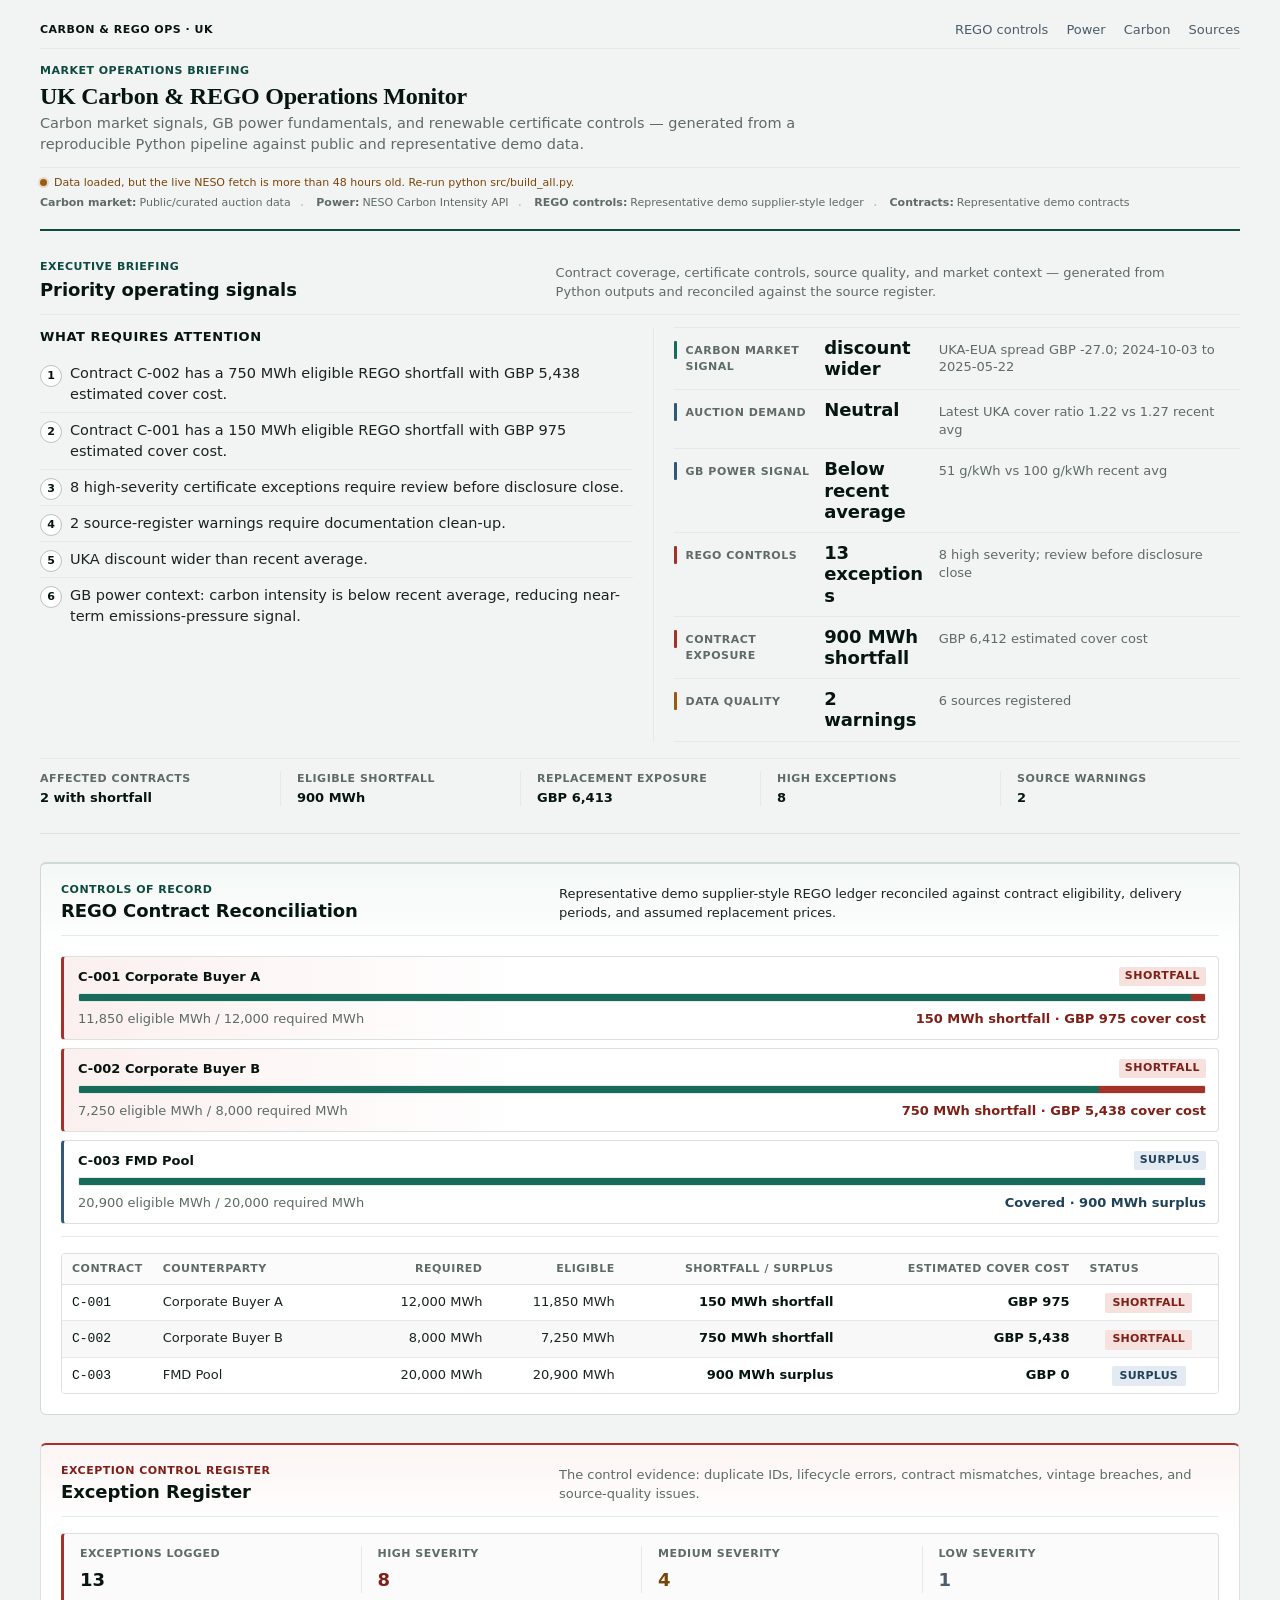
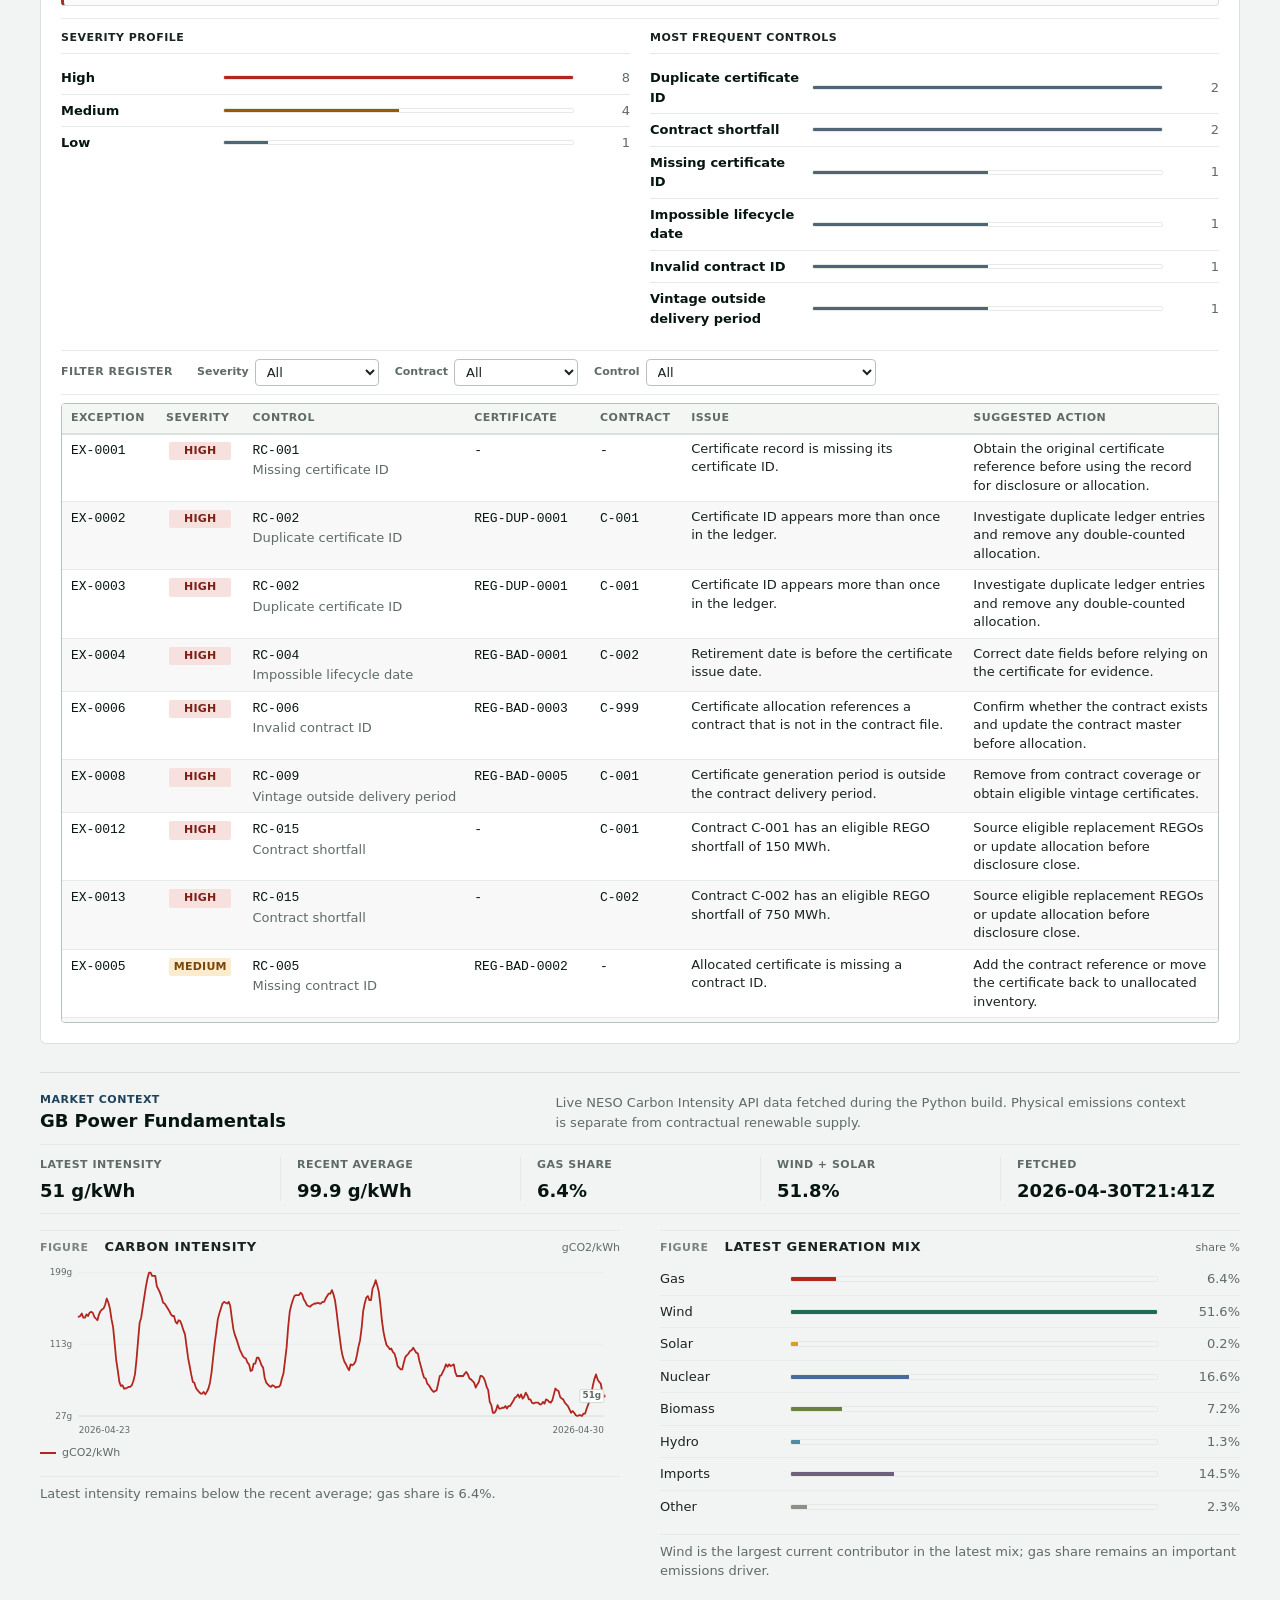
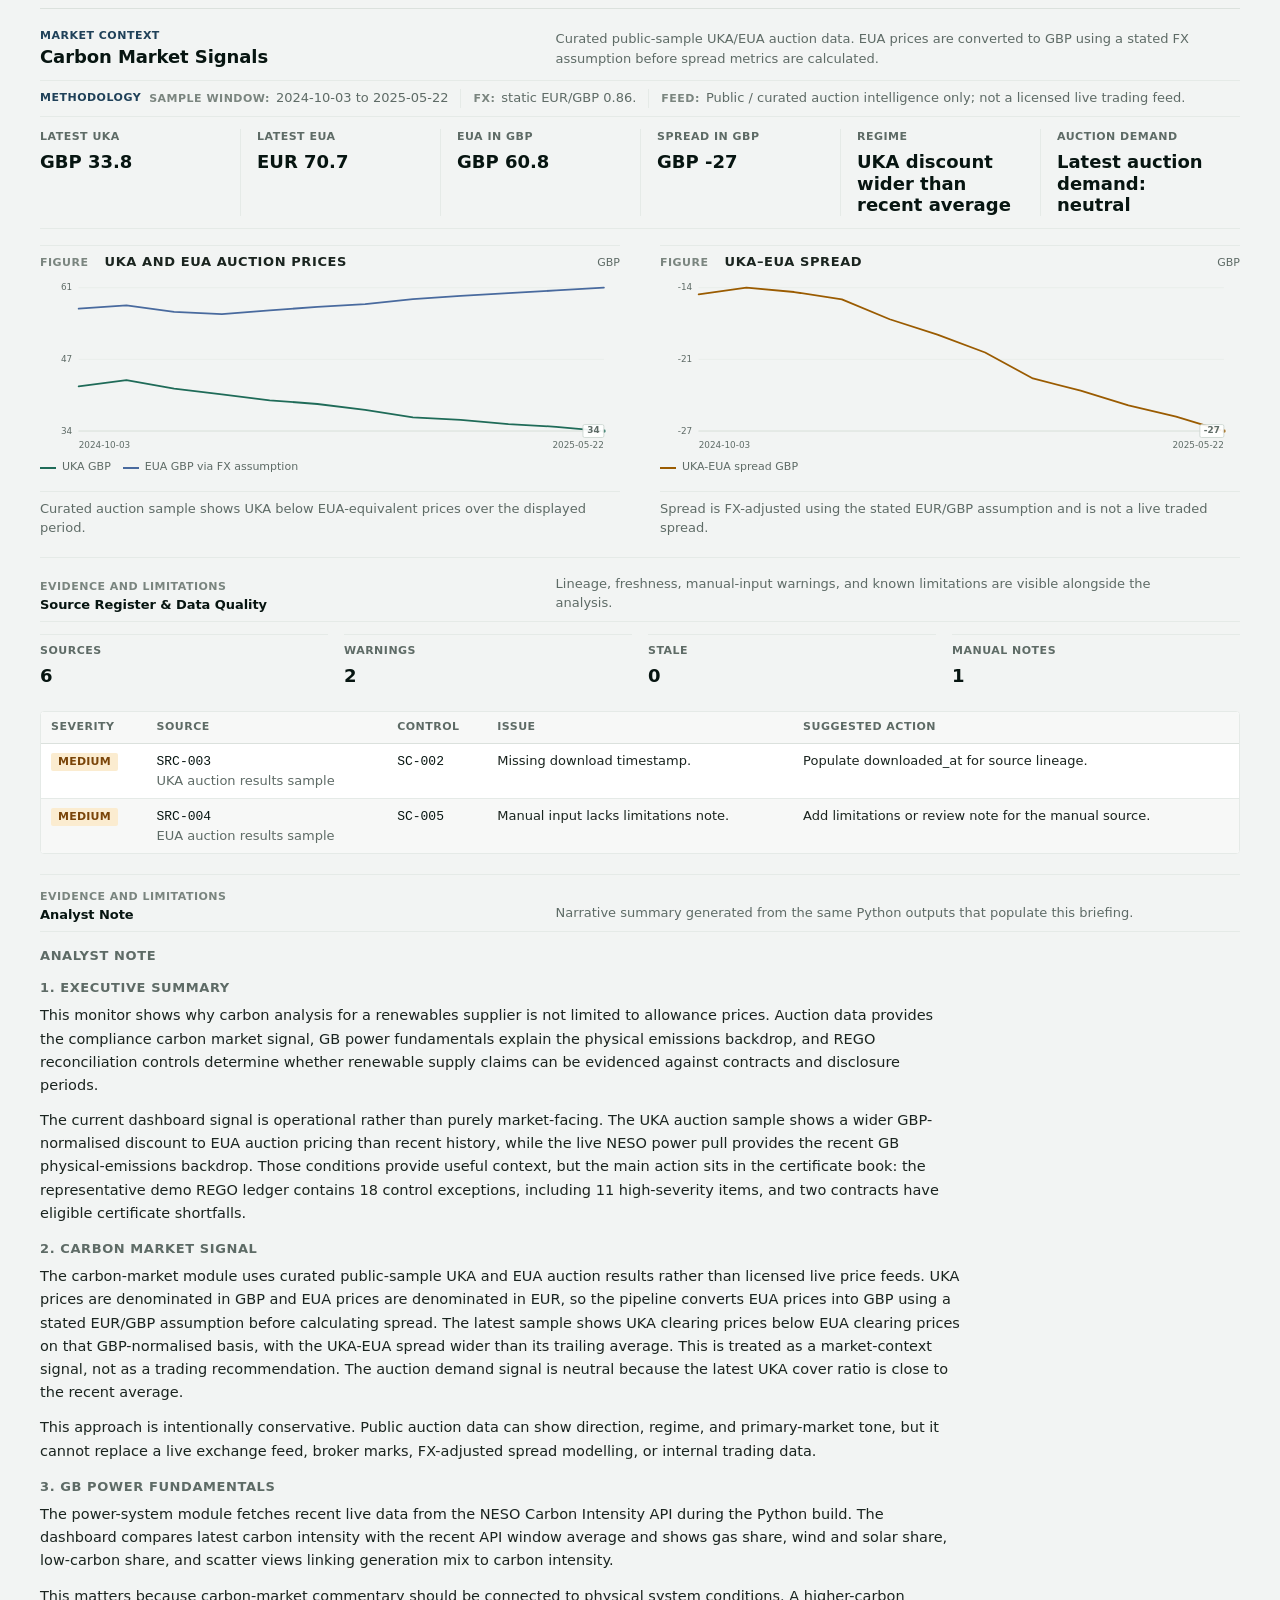
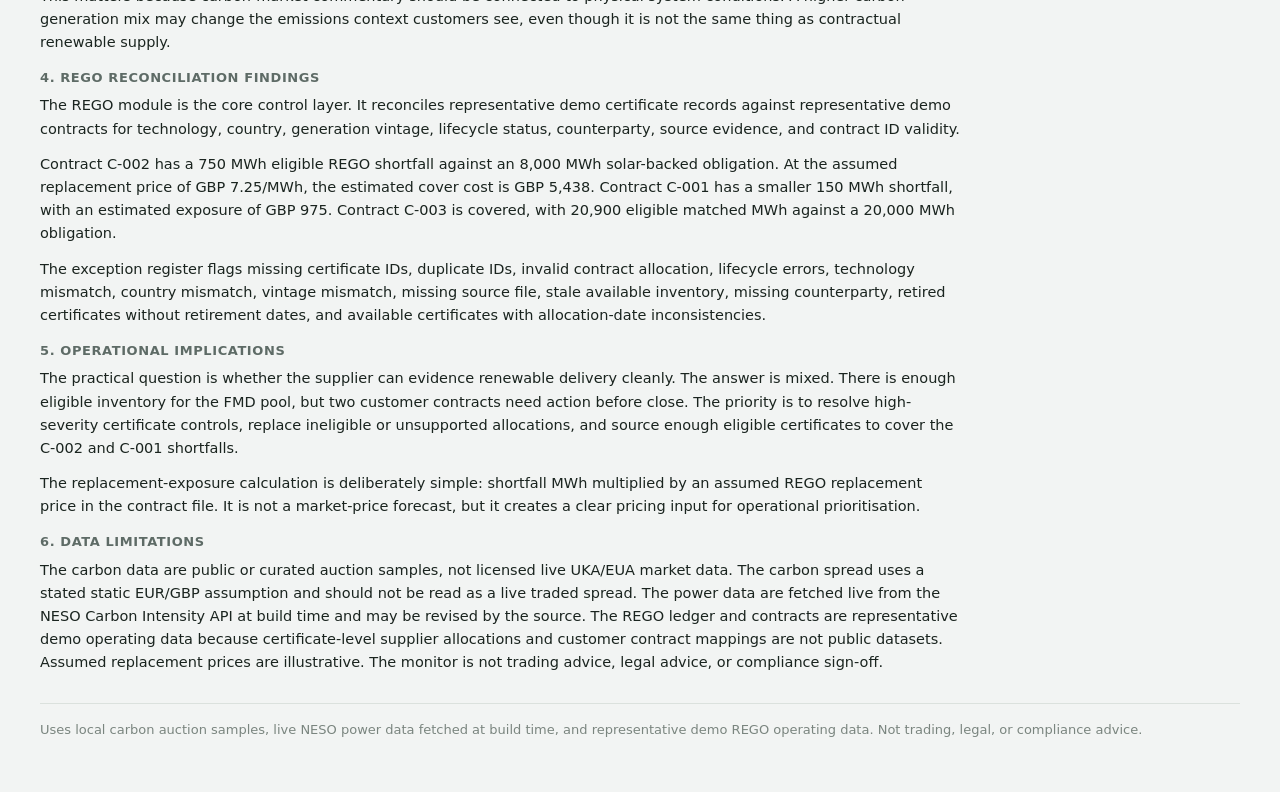
==== index.html @ 58a6edd9 "Polish REGO controls and validation" ====
<!doctype html>
<html lang="en">
  <head>
    <meta charset="utf-8">
    <meta name="viewport" content="width=device-width, initial-scale=1">
    <title>UK Carbon &amp; REGO Operations Monitor</title>
    <link rel="icon" href="data:,">
    <link rel="stylesheet" href="assets/styles.css">
  </head>
  <body>
    <header class="site-header">
      <nav class="top-links" aria-label="Project links">
        <a href="#rego">REGO controls</a>
        <a href="#power">Power</a>
        <a href="#carbon">Carbon</a>
        <a href="#sources">Sources</a>
      </nav>

      <div class="header-grid">
        <div class="header-copy">
          <p class="eyebrow">Market operations briefing</p>
          <h1>UK Carbon &amp; REGO Operations Monitor</h1>
          <p class="lede">Carbon market signals, GB power fundamentals, and renewable certificate controls &mdash; generated from a reproducible Python pipeline against public and representative demo data.</p>
          <div class="header-meta">
            <p id="data-status" class="data-status" role="status">Loading dashboard data&hellip;</p>
            <section class="data-basis" aria-labelledby="data-basis-heading">
              <h2 id="data-basis-heading">Data basis</h2>
              <dl id="data-basis-list"></dl>
            </section>
          </div>
        </div>
      </div>
    </header>

    <main>
      <section class="executive-briefing" aria-labelledby="attention-heading">
        <div class="executive-header">
          <div>
            <p class="eyebrow">Executive briefing</p>
            <h2>Priority operating signals</h2>
          </div>
          <p>Contract coverage, certificate controls, source quality, and market context &mdash; generated from Python outputs and reconciled against the source register.</p>
        </div>
        <div class="hero-grid">
          <div class="attention-panel">
            <h2 id="attention-heading">What requires attention</h2>
            <ol id="analyst-attention" class="attention-list"></ol>
          </div>
          <dl id="summary-cards" class="summary-grid"></dl>
        </div>
        <div id="executive-strip" class="executive-strip" aria-label="REGO exposure summary"></div>
      </section>

      <section id="rego" class="section section--ops" aria-labelledby="rego-heading">
        <div class="section-heading">
          <h2 id="rego-heading">REGO Contract Reconciliation</h2>
          <p>Representative demo supplier-style REGO ledger reconciled against contract eligibility, delivery periods, and assumed replacement prices.</p>
        </div>
        <div id="rego-bars" class="bars-panel"></div>
        <div id="rego-summary" class="table-wrap"></div>
      </section>

      <section class="section section--ops section--register" aria-labelledby="exceptions-heading">
        <div class="section-heading">
          <h2 id="exceptions-heading">Exception Register</h2>
          <p>The control evidence: duplicate IDs, lifecycle errors, contract mismatches, vintage breaches, and source-quality issues.</p>
        </div>
        <dl id="register-summary" class="register-summary" aria-label="Exception counts"></dl>
        <div id="exception-summary" class="split-panel"></div>
        <div class="filters" aria-label="Exception filters">
          <label>Severity <select id="severity-filter"><option value="">All</option></select></label>
          <label>Contract <select id="contract-filter"><option value="">All</option></select></label>
          <label>Control <select id="control-filter"><option value="">All</option></select></label>
        </div>
        <div id="exception-table" class="table-wrap"></div>
      </section>

      <section id="power" class="section section--context" aria-labelledby="power-heading">
        <div class="section-heading">
          <h2 id="power-heading">GB Power Fundamentals</h2>
          <p>Live NESO Carbon Intensity API data fetched during the Python build. Physical emissions context is separate from contractual renewable supply.</p>
        </div>
        <dl id="power-metrics" class="fact-row"></dl>
        <div class="visual-grid">
          <div>
            <h3>Carbon intensity <span class="muted">gCO2/kWh</span></h3>
            <div id="power-line" class="svg-chart"></div>
            <p id="power-line-caption" class="chart-caption"></p>
          </div>
          <div>
            <h3>Latest generation mix <span class="muted">share %</span></h3>
            <div id="generation-bars" class="bars-panel"></div>
            <p id="generation-bars-caption" class="chart-caption"></p>
          </div>
        </div>
      </section>

      <section id="carbon" class="section section--context" aria-labelledby="carbon-heading">
        <div class="section-heading">
          <h2 id="carbon-heading">Carbon Market Signals</h2>
          <p>Curated public-sample UKA/EUA auction data. EUA prices are converted to GBP using a stated FX assumption before spread metrics are calculated.</p>
        </div>
        <div class="section-meta" role="note">
          <p id="carbon-sample-period" class="sample-period"></p>
          <p id="carbon-fx-note" class="method-note"></p>
          <p id="carbon-feed-note" class="method-note">Public / curated auction intelligence only; not a licensed live trading feed.</p>
        </div>
        <dl id="carbon-metrics" class="fact-row"></dl>
        <div class="visual-grid">
          <div>
            <h3>UKA and EUA auction prices <span class="muted">GBP</span></h3>
            <div id="carbon-price-line" class="svg-chart"></div>
            <p id="carbon-price-caption" class="chart-caption"></p>
          </div>
          <div>
            <h3>UKA&ndash;EUA spread <span class="muted">GBP</span></h3>
            <div id="carbon-spread-line" class="svg-chart"></div>
            <p id="carbon-spread-caption" class="chart-caption"></p>
          </div>
        </div>
      </section>

      <section id="sources" class="section section--evidence" aria-labelledby="source-heading">
        <div class="section-heading">
          <h2 id="source-heading">Source Register &amp; Data Quality</h2>
          <p>Lineage, freshness, manual-input warnings, and known limitations are visible alongside the analysis.</p>
        </div>
        <dl id="source-quality" class="fact-row"></dl>
        <div id="source-issues" class="table-wrap"></div>
      </section>

      <section class="section section--evidence" aria-labelledby="note-heading">
        <div class="section-heading">
          <h2 id="note-heading">Analyst Note</h2>
          <p>Narrative summary generated from the same Python outputs that populate this briefing.</p>
        </div>
        <div id="analyst-note" class="note"></div>
      </section>
    </main>

    <footer class="site-footer">
      <p>Uses local carbon auction samples, live NESO power data fetched at build time, and representative demo REGO operating data. Not trading, legal, or compliance advice.</p>
    </footer>

    <script src="assets/charts.js"></script>
    <script src="assets/app.js"></script>
  </body>
</html>
---- assets/styles.css ----
:root {
  color-scheme: light;
  --bg: #f2f4f3;
  --surface: #ffffff;
  --surface-alt: #fafbfa;
  --surface-sunk: #f7f8f7;
  --text: #1a241f;
  --text-strong: #071511;
  --muted: #5e6b66;
  --muted-2: #7a857f;
  --border: #dbe1dd;
  --border-strong: #b8c2bd;
  --rule: #e5eae7;
  --green: #176b5b;
  --green-dark: #0e4a3f;
  --blue: #2e5a77;
  --blue-dark: #1f4159;
  --slate: #4c5c69;
  --amber: #9b5a10;
  --amber-2: #7a4509;
  --red: #a63128;
  --red-dark: #7f2018;
  --green-soft: #e4efe9;
  --blue-soft: #e3eaf1;
  --amber-soft: #fbecd0;
  --red-soft: #f6e1de;
  --slate-soft: #e7ebee;
  --accent-rule: #c8d3cd;
  --shadow-xs: none;
  --radius: 6px;
  --radius-sm: 4px;
  --space-1: 4px;
  --space-2: 8px;
  --space-3: 12px;
  --space-4: 16px;
  --space-5: 20px;
  --space-6: 28px;
  --space-7: 40px;
  --space-8: 56px;
  --type-meta: 11px;
  --type-small: 13px;
  --type-body: 14.5px;
  --type-value: 18px;
  --type-title: clamp(1.5rem, 1.85vw, 1.78rem);
  --tracking-label: 0.045em;

  /* Backwards-compatible aliases used by chart/table code. */
  --paper: var(--surface);
  --ink: var(--text);
  --line: var(--border);
  --soft-line: var(--rule);
}

* { box-sizing: border-box; }

html {
  background: var(--bg);
  scroll-behavior: smooth;
}

body {
  max-width: 1240px;
  margin: 0 auto;
  padding: var(--space-5) var(--space-5) var(--space-7);
  background: var(--bg);
  color: var(--text);
  font-family: Inter, "Inter var", ui-sans-serif, system-ui, -apple-system, BlinkMacSystemFont, "Segoe UI", Arial, Helvetica, sans-serif;
  font-size: var(--type-body);
  line-height: 1.5;
  font-feature-settings: "cv11", "ss01";
  overflow-x: hidden;
}

a {
  color: var(--green-dark);
  text-decoration-thickness: 1px;
  text-underline-offset: 3px;
}

h1, h2, h3, p, dl, dd { margin-top: 0; }

h1 {
  margin-bottom: 2px;
  color: var(--text-strong);
  font-family: "Source Serif Pro", "Source Serif 4", Georgia, "Times New Roman", serif;
  font-size: var(--type-title);
  font-weight: 600;
  line-height: 1.15;
  letter-spacing: -0.01em;
}

h2 {
  margin-bottom: var(--space-2);
  color: var(--text-strong);
  font-size: var(--type-value);
  font-weight: 650;
  line-height: 1.25;
  letter-spacing: -0.005em;
}

h3 {
  margin-bottom: var(--space-2);
  color: var(--text-strong);
  font-size: var(--type-small);
  font-weight: 650;
  line-height: 1.25;
}

/* Make all numeric-looking cells align like a terminal. */
dd, td, .bar-value, .summary-item dd, .fact dd, .strip-item dd {
  font-variant-numeric: tabular-nums;
}

/* ================================================================
   Masthead
   ================================================================ */

.site-header {
  display: grid;
  gap: 10px;
  padding: 0 0 var(--space-3);
  border-bottom: 0;
  margin-bottom: 0;
}

.top-links {
  display: flex;
  flex-wrap: wrap;
  gap: 18px;
  align-items: center;
  font-size: var(--type-small);
  letter-spacing: 0;
  color: var(--muted);
  border-bottom: 1px solid var(--rule);
  padding-bottom: 8px;
  margin-bottom: 4px;
}

.top-links::before {
  content: "CARBON & REGO OPS · UK";
  color: var(--text-strong);
  font-weight: 700;
  letter-spacing: var(--tracking-label);
  font-size: var(--type-meta);
  text-transform: uppercase;
  margin-right: auto;
}

.top-links a {
  display: inline-flex;
  align-items: center;
  padding: 0;
  color: var(--slate);
  text-decoration: none;
  font-weight: 500;
  font-size: var(--type-small);
}

.top-links a:hover {
  color: var(--green-dark);
  text-decoration: underline;
  text-underline-offset: 3px;
}

.header-grid { display: block; }
.header-copy { min-width: 0; }

.eyebrow {
  margin-bottom: 4px;
  color: var(--green-dark);
  font-size: var(--type-meta);
  font-weight: 700;
  letter-spacing: var(--tracking-label);
  text-transform: uppercase;
}

.lede {
  max-width: 760px;
  margin-bottom: var(--space-3);
  color: var(--muted);
  font-size: var(--type-body);
  line-height: 1.45;
}

.header-meta {
  display: grid;
  gap: 5px;
  align-items: start;
  margin-top: var(--space-3);
  padding-top: 7px;
  border-top: 1px solid var(--rule);
  color: var(--muted);
}

.data-status {
  display: inline-flex;
  align-items: center;
  gap: 7px;
  margin: 0;
  padding: 0;
  border: 0;
  background: none;
  color: var(--muted);
  font-size: var(--type-meta);
  line-height: 1.4;
  white-space: normal;
  overflow-wrap: anywhere;
}

.data-status::before {
  content: "";
  display: inline-block;
  width: 7px; height: 7px;
  border-radius: 50%;
  background: var(--muted-2);
  flex: 0 0 auto;
}

.data-status--loaded { color: var(--green-dark); }
.data-status--loaded::before { background: var(--green); box-shadow: 0 0 0 2px rgba(23,107,91,0.14); }
.data-status--stale { color: var(--amber-2); }
.data-status--stale::before { background: var(--amber); box-shadow: 0 0 0 2px rgba(155,90,16,0.16); }
.data-status--file,
.data-status--missing,
.data-status--malformed { color: var(--red-dark); }
.data-status--file::before,
.data-status--missing::before,
.data-status--malformed::before { background: var(--red); box-shadow: 0 0 0 2px rgba(166,49,40,0.16); }

.data-basis {
  display: flex;
  flex-wrap: wrap;
  align-items: center;
  gap: 0;
  margin: 0;
  padding: 0;
  border: 0;
  background: none;
  color: var(--muted);
}

.data-basis h2 {
  position: absolute;
  width: 1px;
  height: 1px;
  padding: 0;
  margin: -1px;
  overflow: hidden;
  clip: rect(0, 0, 0, 0);
  white-space: nowrap;
  border: 0;
}

#data-basis-list {
  display: flex;
  flex-wrap: wrap;
  gap: 2px 0;
  margin: 0;
}

.basis-item {
  display: inline-flex;
  align-items: baseline;
  gap: 3px;
  padding: 0;
  border: 0;
  border-radius: 0;
  background: transparent;
  color: var(--muted);
}

.basis-item + .basis-item::before {
  content: "·";
  color: var(--border-strong);
  margin: 0 9px;
  align-self: center;
}

.basis-item dt {
  margin: 0;
  color: var(--muted);
  font-size: var(--type-meta);
  font-weight: 650;
  letter-spacing: 0;
  text-transform: none;
}

.basis-item dt::after {
  content: ":";
}

.basis-item dd {
  margin-left: 0;
  color: var(--muted);
  font-size: var(--type-meta);
  font-weight: 450;
  line-height: 1.2;
}

/* ================================================================
   Executive briefing (hero band: attention + signal cards + strip)
   ================================================================ */

.executive-briefing {
  margin-top: 0;
  padding: var(--space-4) 0 0;
  border: 0;
  border-top: 2px solid var(--green-dark);
  border-radius: 0;
  background: transparent;
  box-shadow: none;
}

.executive-header {
  display: grid;
  grid-template-columns: minmax(260px, 0.42fr) minmax(0, 0.58fr);
  gap: var(--space-5);
  align-items: end;
  margin-bottom: var(--space-3);
  padding: var(--space-3) 0 var(--space-3);
  border-bottom: 1px solid var(--rule);
}

.executive-header .eyebrow { margin-bottom: 4px; }

.executive-header h2 {
  margin: 0;
  font-size: var(--type-value);
  font-weight: 650;
}

.executive-header p:last-child {
  max-width: 640px;
  margin: 0;
  color: var(--muted);
  font-size: var(--type-small);
  line-height: 1.5;
}

.hero-grid {
  display: grid;
  grid-template-columns: minmax(440px, 1.04fr) minmax(360px, 0.96fr);
  gap: var(--space-5);
  align-items: stretch;
  padding-bottom: var(--space-4);
  border-bottom: 1px solid var(--rule);
}

.attention-panel {
  min-width: 0;
  padding: 2px var(--space-5) 0 0;
  border: 0;
  border-right: 1px solid var(--rule);
  border-radius: 0;
  background: transparent;
}

.attention-panel h2 {
  margin-bottom: var(--space-3);
  font-size: var(--type-small);
  font-weight: 700;
  letter-spacing: var(--tracking-label);
  text-transform: uppercase;
  color: var(--text-strong);
}

.attention-list {
  margin: 0;
  padding: 0;
  list-style: none;
  counter-reset: attention;
}

.attention-list li {
  position: relative;
  margin-bottom: 0;
  padding: 7px 0 7px 30px;
  border-top: 1px solid var(--rule);
  color: var(--text);
  font-size: var(--type-body);
  line-height: 1.45;
}

.attention-list li:first-child { border-top: 0; padding-top: 6px; }
.attention-list li:last-child  { padding-bottom: 0; }

.attention-list li::before {
  position: absolute;
  top: 8px;
  left: 0;
  display: grid;
  width: 20px;
  height: 20px;
  place-items: center;
  border: 1px solid var(--border-strong);
  border-radius: 50%;
  background: var(--surface);
  color: var(--text-strong);
  content: counter(attention);
  counter-increment: attention;
  font-size: var(--type-meta);
  font-weight: 700;
  font-variant-numeric: tabular-nums;
}

/* Signal cards */
.summary-grid {
  display: block;
  margin: 0;
  border-top: 1px solid var(--rule);
}

.summary-item {
  position: relative;
  min-width: 0;
  display: grid;
  grid-template-columns: minmax(112px, 0.42fr) minmax(92px, 0.34fr) minmax(150px, 1fr);
  gap: var(--space-3);
  align-items: baseline;
  padding: 9px 0 10px 12px;
  border: 0;
  border-bottom: 1px solid var(--rule);
  border-left: 0;
  border-radius: 0;
  background: transparent;
}

.summary-item::before {
  content: "";
  position: absolute;
  top: 13px;
  left: 0;
  width: 3px;
  height: 18px;
  border-radius: 1px;
  background: var(--slate);
}

/* Semantic color coding via compact rule, not card chrome. */
.summary-item:nth-child(1)::before { background: var(--green); }
.summary-item:nth-child(2)::before { background: var(--blue); }
.summary-item:nth-child(3)::before { background: var(--blue); }
.summary-item:nth-child(4)::before { background: var(--red); }
.summary-item:nth-child(5)::before { background: var(--red); }
.summary-item:nth-child(6)::before { background: var(--amber); }

.summary-item dt {
  margin: 0;
  align-self: baseline;
  letter-spacing: var(--tracking-label);
}

dt {
  margin-bottom: 6px;
  color: var(--muted);
  font-size: var(--type-meta);
  font-weight: 700;
  letter-spacing: var(--tracking-label);
  text-transform: uppercase;
}

dd {
  margin-left: 0;
  font-weight: 600;
}

.summary-item dd {
  margin-bottom: 0;
  color: var(--text-strong);
  font-size: var(--type-value);
  font-weight: 650;
  line-height: 1.18;
  letter-spacing: -0.005em;
  overflow-wrap: anywhere;
}

.summary-item p {
  margin: 0;
  color: var(--muted);
  font-size: var(--type-small);
  line-height: 1.35;
}

/* Executive strip (REGO exposure summary) */
.executive-strip {
  display: grid;
  grid-template-columns: repeat(5, minmax(0, 1fr));
  gap: 0;
  margin-top: 0;
  padding: var(--space-3) 0;
  border-top: 0;
  border-bottom: 1px solid var(--border);
}

.strip-item {
  min-width: 0;
  padding: 0 var(--space-4);
  border: 0;
  border-left: 1px solid var(--rule);
  border-radius: 0;
  background: transparent;
}

.strip-item:first-child { border-left: 0; padding-left: 0; }
.strip-item:last-child  { padding-right: 0; }

.strip-item dt {
  margin-bottom: 4px;
  font-size: var(--type-meta);
  letter-spacing: var(--tracking-label);
}

.strip-item dd {
  color: var(--text-strong);
  font-size: var(--type-small);
  font-weight: 650;
  line-height: 1.15;
}

/* ================================================================
   Sections (detail tier)
   ================================================================ */

.section {
  margin-top: var(--space-6);
  padding: var(--space-5);
  border: 1px solid var(--border);
  border-radius: var(--radius);
  background: var(--surface);
  box-shadow: var(--shadow-xs);
}

.section--ops {
  border-top: 2px solid var(--green-dark);
  background:
    linear-gradient(180deg, rgba(228, 239, 233, 0.42), rgba(255, 255, 255, 0) 92px),
    var(--surface);
}

#rego {
  border-color: #cfdad3;
}

#rego .section-heading {
  margin-bottom: var(--space-3);
}

#rego .section-heading p {
  color: var(--text);
}

#rego .bars-panel {
  margin-bottom: var(--space-4);
  padding: var(--space-2) 0 var(--space-3);
  border-bottom: 1px solid var(--rule);
}

.section--register {
  border-top-color: var(--red);
  background:
    linear-gradient(180deg, rgba(246, 225, 222, 0.34), rgba(255, 255, 255, 0) 82px),
    var(--surface);
}

.section--context {
  padding: var(--space-5) 0 0;
  border: 0;
  border-top: 1px solid var(--border);
  border-radius: 0;
  background: transparent;
  box-shadow: none;
}

.section--evidence {
  margin-top: var(--space-5);
  padding: var(--space-4) 0 0;
  border: 0;
  border-top: 1px solid var(--rule);
  border-radius: 0;
  background: transparent;
  box-shadow: none;
}

.section-heading {
  display: grid;
  grid-template-columns: minmax(260px, 0.42fr) minmax(0, 0.58fr);
  gap: var(--space-5);
  align-items: end;
  margin-bottom: var(--space-4);
  padding-bottom: var(--space-3);
  border-bottom: 1px solid var(--rule);
}

.section-heading h2 {
  margin: 0;
  font-size: var(--type-value);
  font-weight: 650;
}

.section-heading p {
  max-width: 640px;
  margin: 0;
  color: var(--muted);
  font-size: var(--type-small);
  line-height: 1.5;
}

.section--ops .section-heading h2::before,
.section--context .section-heading h2::before,
.section--evidence .section-heading h2::before {
  display: block;
  margin-bottom: 5px;
  font-size: var(--type-meta);
  font-weight: 750;
  letter-spacing: var(--tracking-label);
  line-height: 1;
  text-transform: uppercase;
}

.section--ops .section-heading h2::before {
  content: "Controls of record";
  color: var(--green-dark);
}

.section--register .section-heading h2::before {
  content: "Exception control register";
  color: var(--red-dark);
}

.section--context .section-heading {
  margin-bottom: var(--space-3);
}

.section--context .section-heading h2::before {
  content: "Market context";
  color: var(--blue-dark);
}

.section--evidence .section-heading {
  margin-bottom: var(--space-3);
  padding-bottom: var(--space-2);
}

.section--evidence .section-heading h2 {
  font-size: var(--type-small);
}

.section--evidence .section-heading h2::before {
  content: "Evidence and limitations";
  color: var(--muted-2);
}

.section--evidence .section-heading p,
.section--evidence,
.section--evidence table {
  font-size: var(--type-small);
}

/* Chart + split grids */
.visual-grid,
.split-panel {
  display: grid;
  grid-template-columns: repeat(2, minmax(0, 1fr));
  gap: var(--space-4);
}

.bars-panel { margin-bottom: var(--space-3); }
.bars-panel:last-child { margin-bottom: 0; }

.visual-grid > div,
.split-panel > div {
  min-width: 0;
  padding: var(--space-3);
  border: 1px solid var(--border);
  border-radius: var(--radius-sm);
  background: var(--surface);
}

.section--context .fact,
.section--context .visual-grid > div {
  background: transparent;
  border-color: var(--rule);
  box-shadow: none;
}

.section--context .fact-row {
  gap: 0;
  padding-bottom: var(--space-3);
  border-bottom: 1px solid var(--rule);
}

.section--context .fact {
  padding: 0 var(--space-4);
  border: 0;
  border-left: 1px solid var(--rule);
  border-radius: 0;
}

.section--context .fact:first-child {
  padding-left: 0;
  border-left: 0;
}

.section--context .visual-grid > div {
  padding: var(--space-2) 0 0;
  border-width: 0;
  border-top: 1px solid var(--rule);
  border-radius: 0;
}

.section--context .visual-grid {
  gap: var(--space-7);
  align-items: start;
}

.section--evidence .fact {
  padding: 8px 0;
  border: 0;
  border-top: 1px solid var(--rule);
  border-radius: 0;
  background: transparent;
}

.section--evidence .fact-row {
  gap: var(--space-4);
}

.section--evidence .table-wrap {
  border-color: var(--rule);
  border-radius: var(--radius-sm);
}

.section--evidence th {
  background: var(--surface-sunk);
}

.section--evidence .note {
  max-width: 920px;
  padding: 0;
  border: 0;
  border-radius: 0;
  background: transparent;
}

.visual-grid > div h3,
.split-panel > div h3 {
  display: flex;
  align-items: baseline;
  justify-content: space-between;
  gap: var(--space-2);
  margin-bottom: var(--space-3);
  padding-bottom: 6px;
  border-bottom: 1px solid var(--rule);
  color: var(--text-strong);
  font-size: var(--type-meta);
  font-weight: 700;
  letter-spacing: var(--tracking-label);
  text-transform: uppercase;
}

.section--context .visual-grid > div h3 {
  margin-bottom: var(--space-2);
  padding-bottom: 0;
  border-bottom: 0;
  color: var(--text);
  font-size: var(--type-small);
  letter-spacing: var(--tracking-label);
}

.section--context .visual-grid > div h3::before {
  content: "Figure";
  margin-right: var(--space-2);
  color: var(--muted-2);
  font-size: var(--type-meta);
  font-weight: 700;
  letter-spacing: var(--tracking-label);
}

.section--context .visual-grid > div h3 .muted {
  margin-left: auto;
  font-size: var(--type-meta);
  font-weight: 500;
  letter-spacing: 0;
  text-transform: none;
}

.chart-caption {
  margin: var(--space-3) 0 0;
  padding-top: var(--space-2);
  border-top: 1px dashed var(--rule);
  color: var(--muted);
  font-size: var(--type-small);
  line-height: 1.45;
}

.section--context .chart-caption {
  margin-top: var(--space-2);
  padding-top: var(--space-2);
  border-top: 1px solid var(--rule);
  color: var(--muted);
  font-size: var(--type-small);
  line-height: 1.42;
}

/* Coverage bars (REGO) */
.coverage-row {
  position: relative;
  margin-bottom: 8px;
  padding: 10px 12px 10px 14px;
  border: 1px solid var(--border);
  border-left: 3px solid var(--green);
  border-radius: var(--radius-sm);
  background: var(--surface);
  font-size: var(--type-small);
}
.coverage-row:last-child { margin-bottom: 0; }

.coverage-row--shortfall {
  border-left-color: var(--red);
  background: linear-gradient(90deg, rgba(246, 225, 222, 0.5), rgba(255, 255, 255, 0) 40%);
}

.coverage-row--surplus {
  border-left-color: var(--blue);
}

.coverage-row--review {
  border-left-color: var(--amber);
}

.coverage-row__head,
.coverage-row__meta {
  display: flex;
  justify-content: space-between;
  gap: var(--space-4);
}

.coverage-row__head { margin-bottom: 7px; color: var(--text); }
.coverage-row__head span {
  color: var(--text-strong);
  font-weight: 650;
}

.coverage-row__head strong {
  display: inline-flex;
  align-items: center;
  min-height: 18px;
  padding: 1px 6px;
  border-radius: 2px;
  color: var(--green-dark);
  background: var(--green-soft);
  font-size: var(--type-meta);
  font-weight: 700;
  letter-spacing: var(--tracking-label);
  text-transform: uppercase;
}

.coverage-row--shortfall .coverage-row__head strong {
  color: var(--red-dark);
  background: var(--red-soft);
}

.coverage-row--surplus .coverage-row__head strong {
  color: var(--blue-dark);
  background: var(--blue-soft);
}

.coverage-row--review .coverage-row__head strong {
  color: var(--amber-2);
  background: var(--amber-soft);
}

.coverage-track {
  position: relative;
  height: 9px;
  border-radius: 2px;
  background: #eef1ef;
  border: 1px solid var(--rule);
  overflow: hidden;
}

.coverage-fill,
.coverage-gap {
  position: absolute;
  top: 0;
  bottom: 0;
  display: block;
}
.coverage-fill { left: 0; background: var(--green); }
.coverage-gap  { background: var(--red); }

.coverage-surplus-marker {
  position: absolute;
  top: 0;
  right: 0;
  bottom: 0;
  width: 4px;
  background: var(--blue);
}

.coverage-row__meta {
  margin-top: 7px;
  color: var(--muted);
  font-size: var(--type-small);
  font-variant-numeric: tabular-nums;
}

.coverage-row--shortfall .coverage-row__meta span:last-child {
  color: var(--red-dark);
  font-weight: 650;
}

.coverage-row--surplus .coverage-row__meta span:last-child {
  color: var(--blue-dark);
  font-weight: 650;
}

/* Generic bar rows (generation mix, severity bars, top controls) */
.bar-row {
  display: grid;
  grid-template-columns: minmax(110px, 0.32fr) minmax(140px, 1fr) minmax(70px, max-content);
  gap: var(--space-3);
  align-items: center;
  padding: 5px 0;
  border-bottom: 1px solid var(--rule);
  font-size: var(--type-small);
}
.bar-row:last-child { border-bottom: 0; }

.section--context .bar-row {
  padding: 6px 0;
  border-bottom-color: #e8ece9;
}

.section--context .bar-label {
  color: var(--text);
}

.section--context .bar-track {
  background: transparent;
  border-color: var(--rule);
}

.bar-label { color: var(--text); }
.bar-track {
  height: 6px;
  border-radius: 2px;
  background: #edeeed;
  border: 1px solid var(--rule);
  overflow: hidden;
}
.bar-track span {
  display: block;
  height: 100%;
  border-radius: 0;
}
.bar-value {
  color: var(--muted);
  text-align: right;
  white-space: nowrap;
}

/* Tables */
.table-wrap {
  overflow-x: auto;
  border: 1px solid var(--border);
  border-radius: var(--radius-sm);
  background: var(--surface);
}

table {
  width: 100%;
  border-collapse: separate;
  border-spacing: 0;
  background: var(--surface);
  font-size: var(--type-small);
}

th, td {
  padding: 7px 10px;
  border-bottom: 1px solid var(--rule);
  text-align: left;
  vertical-align: top;
}

tbody tr:nth-child(even) td { background: var(--surface-sunk); }
tbody tr:last-child td { border-bottom: 0; }

th {
  position: sticky;
  top: 0;
  z-index: 1;
  background: var(--surface-alt);
  color: var(--muted);
  font-size: var(--type-meta);
  font-weight: 700;
  letter-spacing: var(--tracking-label);
  text-transform: uppercase;
  border-bottom: 1px solid var(--border);
}

#rego-summary table {
  font-variant-numeric: tabular-nums;
}

#rego-summary th:nth-child(3),
#rego-summary th:nth-child(4),
#rego-summary th:nth-child(5),
#rego-summary th:nth-child(6),
#rego-summary td:nth-child(3),
#rego-summary td:nth-child(4),
#rego-summary td:nth-child(5),
#rego-summary td:nth-child(6) {
  text-align: right;
}

#rego-summary td:nth-child(5),
#rego-summary td:nth-child(6) {
  color: var(--text-strong);
  font-weight: 600;
}

#rego-summary td:first-child {
  width: 88px;
}

#rego-summary td:nth-child(2) {
  min-width: 160px;
}

#rego-summary td:last-child {
  text-align: center;
  white-space: nowrap;
}

#exception-table.table-wrap {
  max-height: 620px;
  border-color: var(--border-strong);
}

#exception-table table {
  min-width: 1120px;
}

#exception-table th,
#exception-table td {
  padding: 6px 9px;
}

#exception-table th {
  background: #f4f6f4;
  box-shadow: 0 1px 0 var(--border);
}

#exception-table th:nth-child(1),
#exception-table td:nth-child(1),
#exception-table th:nth-child(3),
#exception-table td:nth-child(3),
#exception-table th:nth-child(4),
#exception-table td:nth-child(4),
#exception-table th:nth-child(5),
#exception-table td:nth-child(5) {
  white-space: nowrap;
}

#exception-table th:nth-child(1) { width: 96px; }
#exception-table th:nth-child(2) { width: 88px; }
#exception-table th:nth-child(3) { width: 170px; }
#exception-table th:nth-child(4) { width: 130px; }
#exception-table th:nth-child(5) { width: 92px; }
#exception-table th:nth-child(6) { width: 340px; }
#exception-table th:nth-child(7) { width: 300px; }

#exception-table td:nth-child(2) {
  text-align: center;
}

#exception-table td:nth-child(6),
#exception-table td:nth-child(7) {
  color: var(--text);
  line-height: 1.42;
}

.id-text {
  white-space: nowrap;
  font-family: "JetBrains Mono", "SFMono-Regular", Consolas, "Liberation Mono", "Courier New", monospace;
  font-size: var(--type-small);
  font-variant-numeric: tabular-nums;
  color: var(--text-strong);
}

/* Exception register: counts ribbon */
.register-summary {
  display: grid;
  grid-template-columns: repeat(4, minmax(0, 1fr));
  gap: 0;
  margin: 0 0 var(--space-3);
  padding: var(--space-3) var(--space-4);
  border: 1px solid var(--border);
  border-left: 3px solid var(--red);
  border-radius: var(--radius-sm);
  background: var(--surface-alt);
}

.register-summary > div {
  padding: 0 var(--space-4);
  border-left: 1px solid var(--rule);
}
.register-summary > div:first-child { border-left: 0; padding-left: 0; }

.register-summary dt {
  margin-bottom: 4px;
  font-size: var(--type-meta);
}
.register-summary dd {
  margin: 0;
  font-size: var(--type-value);
  font-weight: 650;
  color: var(--text-strong);
}
.register-summary .register-high   { color: var(--red-dark); }
.register-summary .register-medium { color: var(--amber-2); }
.register-summary .register-low    { color: var(--slate); }

.section--register .split-panel {
  gap: var(--space-5);
  margin-top: var(--space-3);
  padding-top: var(--space-3);
  border-top: 1px solid var(--rule);
}

.section--register .split-panel > div {
  padding: 0;
  border: 0;
  border-radius: 0;
  background: transparent;
}

.section--register .split-panel > div h3 {
  margin-bottom: var(--space-2);
  padding-bottom: var(--space-2);
  border-bottom: 1px solid var(--rule);
  color: var(--text);
}

.register-panel .bars-panel {
  margin-bottom: 0;
}

.section--register .bar-row {
  grid-template-columns: minmax(150px, 0.34fr) minmax(160px, 1fr) minmax(44px, max-content);
  padding: 6px 0;
}

.section--register .bar-label {
  color: var(--text-strong);
  font-weight: 550;
}

.section--register .bar-track {
  height: 5px;
  background: transparent;
}

/* Filters */
.filters {
  display: flex;
  flex-wrap: wrap;
  align-items: end;
  gap: var(--space-3);
  margin: var(--space-3) 0;
  padding: var(--space-2) 0 0;
  border: 0;
  border-top: 1px solid var(--rule);
  border-radius: 0;
  background: transparent;
}

.section--register .filters {
  gap: var(--space-2) var(--space-4);
  align-items: center;
  margin: var(--space-4) 0 var(--space-2);
  padding: var(--space-2) 0;
  border-top: 1px solid var(--rule);
  border-bottom: 1px solid var(--rule);
}

.section--register .filters::before {
  content: "Filter register";
  color: var(--muted);
  font-size: var(--type-meta);
  font-weight: 700;
  letter-spacing: var(--tracking-label);
  text-transform: uppercase;
  margin-right: var(--space-2);
}

.section--register .filters label {
  display: flex;
  align-items: center;
  gap: 6px;
  letter-spacing: 0;
  text-transform: none;
}

.section--register .filters select {
  min-width: 124px;
  padding: 4px 7px;
}

label {
  display: grid;
  gap: 3px;
  color: var(--muted);
  font-size: var(--type-meta);
  font-weight: 700;
  letter-spacing: var(--tracking-label);
  text-transform: uppercase;
}

select {
  min-width: 132px;
  max-width: 230px;
  padding: 5px 8px;
  border: 1px solid var(--border-strong);
  border-radius: var(--radius-sm);
  background: var(--surface);
  color: var(--text);
  font-size: var(--type-small);
  font-family: inherit;
}

select:focus-visible {
  outline: 2px solid var(--green);
  outline-offset: 1px;
}

/* Fact row (metrics strips) */
.fact-row {
  display: grid;
  grid-template-columns: repeat(auto-fit, minmax(150px, 1fr));
  gap: var(--space-2);
  margin: 0 0 var(--space-4);
}

.fact {
  position: relative;
  min-width: 0;
  padding: 10px 12px;
  border: 1px solid var(--border);
  border-radius: var(--radius);
  background: var(--surface);
}

.fact dd {
  color: var(--text-strong);
  font-size: var(--type-value);
  font-weight: 650;
  line-height: 1.2;
  overflow-wrap: anywhere;
}

/* Charts */
.svg-chart {
  min-height: 205px;
  border: 0;
  border-radius: 0;
  background: transparent;
  overflow: hidden;
}

.svg-chart svg {
  display: block;
  width: 100%;
  height: auto;
}

.grid-line   { stroke: #e8ece9; stroke-width: 1; }
.axis-line   { stroke: var(--accent-rule); stroke-width: 1; }
.axis-label,
.svg-chart text {
  fill: var(--muted);
  font-size: var(--type-meta);
  font-variant-numeric: tabular-nums;
}

.chart-annot {
  fill: var(--text-strong);
  font-size: var(--type-meta);
  font-weight: 700;
  font-variant-numeric: tabular-nums;
}

.chart-annot-box {
  fill: rgba(255, 255, 255, 0.92);
  stroke: var(--accent-rule);
  stroke-width: 1;
}

.chart-legend {
  display: flex;
  flex-wrap: wrap;
  gap: var(--space-2) var(--space-3);
  padding: 4px 0 0;
  font-size: var(--type-meta);
  color: var(--muted);
}

.legend-item {
  display: inline-flex;
  align-items: center;
  gap: 6px;
}

.legend-item i {
  display: inline-block;
  width: 16px;
  height: 2px;
  border-radius: 0;
}

/* Severity pills */
.severity-high,
.severity-medium,
.severity-low {
  display: inline-flex;
  align-items: center;
  justify-content: center;
  min-height: 18px;
  min-width: 54px;
  padding: 1px 7px;
  border-radius: 2px;
  font-size: var(--type-meta);
  font-weight: 700;
  letter-spacing: 0.02em;
  text-transform: uppercase;
}

.severity-high   { background: var(--red-soft);   color: var(--red-dark); }
.severity-medium { background: var(--amber-soft); color: var(--amber-2); }
.severity-low    { background: var(--slate-soft); color: var(--slate); }

#exception-table .severity-high,
#exception-table .severity-medium,
#exception-table .severity-low {
  width: 62px;
}

.status-pill {
  display: inline-flex;
  min-width: 74px;
  min-height: 20px;
  align-items: center;
  justify-content: center;
  padding: 1px 7px;
  border-radius: 2px;
  font-size: var(--type-meta);
  font-weight: 700;
  letter-spacing: 0.02em;
  text-transform: uppercase;
}

.status-covered   { background: var(--green-soft); color: var(--green-dark); }
.status-surplus   { background: var(--blue-soft);  color: var(--blue-dark); }
.status-shortfall { background: var(--red-soft);   color: var(--red-dark); }
.status-review    { background: var(--amber-soft); color: var(--amber-2); }

.muted {
  color: var(--muted);
  font-size: var(--type-small);
}

.empty-state {
  margin: 0;
  padding: var(--space-3);
  border: 1px solid var(--rule);
  border-radius: var(--radius-sm);
  background: transparent;
  color: var(--muted);
  font-size: var(--type-small);
}

/* Carbon methodology caption (sample period, FX, feed notes) */
.section-meta {
  display: flex;
  flex-wrap: wrap;
  gap: 3px 0;
  align-items: center;
  margin: calc(-1 * var(--space-1)) 0 var(--space-3);
  padding: 0 0 var(--space-2);
  border: 0;
  border-bottom: 1px solid var(--rule);
  border-radius: 0;
  background: transparent;
}

.section-meta::before {
  content: "Methodology";
  margin-right: var(--space-2);
  color: var(--blue-dark);
  font-size: var(--type-meta);
  font-weight: 700;
  letter-spacing: var(--tracking-label);
  text-transform: uppercase;
}

.sample-period,
.method-note {
  display: inline-flex;
  align-items: baseline;
  gap: 6px;
  margin: 0;
  padding: 0;
  border: 0;
  border-radius: 0;
  background: transparent;
  color: var(--muted);
  font-size: var(--type-small);
  line-height: 1.4;
}

.sample-period::before,
.method-note::before {
  font-size: var(--type-meta);
  font-weight: 700;
  letter-spacing: var(--tracking-label);
  text-transform: uppercase;
  color: var(--muted-2);
}

.sample-period::before { content: "Sample window:"; }
#carbon-fx-note::before { content: "FX:"; }
#carbon-feed-note::before { content: "Feed:"; color: var(--muted-2); }

.section-meta p + p {
  margin-left: var(--space-3);
  padding-left: var(--space-3);
  border-left: 1px solid var(--rule);
}

#carbon-feed-note {
  color: var(--muted);
}

/* Analyst note */
.note {
  max-width: 900px;
  padding: var(--space-4) var(--space-5);
  border: 1px solid var(--border);
  border-left: 3px solid var(--green-dark);
  border-radius: var(--radius);
  background: var(--surface);
  color: var(--text);
  font-size: var(--type-body);
  line-height: 1.6;
}

.note h3 {
  margin: var(--space-4) 0 var(--space-2);
  font-size: var(--type-small);
  letter-spacing: var(--tracking-label);
  text-transform: uppercase;
  color: var(--muted);
}

.note p { margin: 0 0 var(--space-3); }
.note p:last-child { margin-bottom: 0; }

/* Footer */
.site-footer {
  margin-top: var(--space-6);
  padding: var(--space-4) 0 0;
  border-top: 1px solid var(--border);
  color: var(--muted-2);
  font-size: var(--type-small);
  line-height: 1.5;
}

/* ================================================================
   Responsive
   ================================================================ */

@media (max-width: 1100px) {
  .header-grid,
  .hero-grid,
  .executive-header,
  .section-heading { grid-template-columns: 1fr; }

  .attention-panel {
    padding-right: 0;
    border-right: 0;
  }

  .summary-item {
    grid-template-columns: minmax(120px, 0.32fr) minmax(110px, 0.28fr) minmax(180px, 1fr);
  }

  .executive-strip { grid-template-columns: repeat(3, minmax(0, 1fr)); }
  .executive-strip .strip-item:nth-child(4) { border-left: 0; padding-left: 0; }

  .register-summary { grid-template-columns: repeat(2, minmax(0, 1fr)); row-gap: var(--space-3); }
  .register-summary > div:nth-child(3) { border-left: 0; padding-left: 0; }
}

@media (max-width: 760px) {
  body {
    width: 100vw;
    max-width: 100vw;
    padding: var(--space-4) var(--space-3) var(--space-6);
  }

  main,
  .site-header,
  .header-grid,
  .data-basis,
  .executive-briefing,
  .hero-grid,
  .attention-panel,
  .executive-header,
  .summary-grid,
  .summary-item,
  .executive-strip,
  .strip-item {
    min-width: 0;
    max-width: 100%;
  }

  h1 { font-size: clamp(1.28rem, 5.2vw, 1.55rem); line-height: 1.18; }
  .lede { max-width: calc(100vw - 60px); font-size: var(--type-small); }

  .top-links::before { width: 100%; margin-bottom: 4px; }

  .executive-briefing,
  .attention-panel,
  .section { padding: var(--space-4); }

  .executive-briefing {
    padding-left: 0;
    padding-right: 0;
  }

  .section--context,
  .section--evidence {
    padding-left: 0;
    padding-right: 0;
  }

  .header-grid,
  .hero-grid,
  .executive-header,
  .executive-strip,
  .section-heading,
  .visual-grid,
  .split-panel { grid-template-columns: 1fr; }

  .summary-item {
    grid-template-columns: 1fr;
    gap: 2px;
    padding: 9px 0 10px 12px;
  }

  .executive-strip .strip-item,
  .register-summary > div {
    border-left: 0;
    padding-left: 0;
    padding-right: 0;
  }
  .executive-strip .strip-item { padding-top: 6px; border-top: 1px solid var(--rule); }
  .executive-strip .strip-item:first-child { border-top: 0; padding-top: 0; }

  .register-summary { grid-template-columns: 1fr; row-gap: var(--space-2); }

  .section--context .fact-row {
    gap: 0;
  }

  .section--context .fact {
    padding: 7px 0;
    border-left: 0;
    border-top: 1px solid var(--rule);
  }

  .section--context .fact:first-child {
    border-top: 0;
  }

  .basis-item { flex-basis: auto; }
  .basis-item + .basis-item::before { margin: 0 7px; }

  .attention-list li,
  .summary-item p,
  .chart-caption { overflow-wrap: anywhere; word-break: break-word; }

  .bar-row { grid-template-columns: 1fr; gap: var(--space-1); }
  .coverage-row__head,
  .coverage-row__meta { display: grid; gap: var(--space-1); }
  .bar-value { text-align: left; }
}
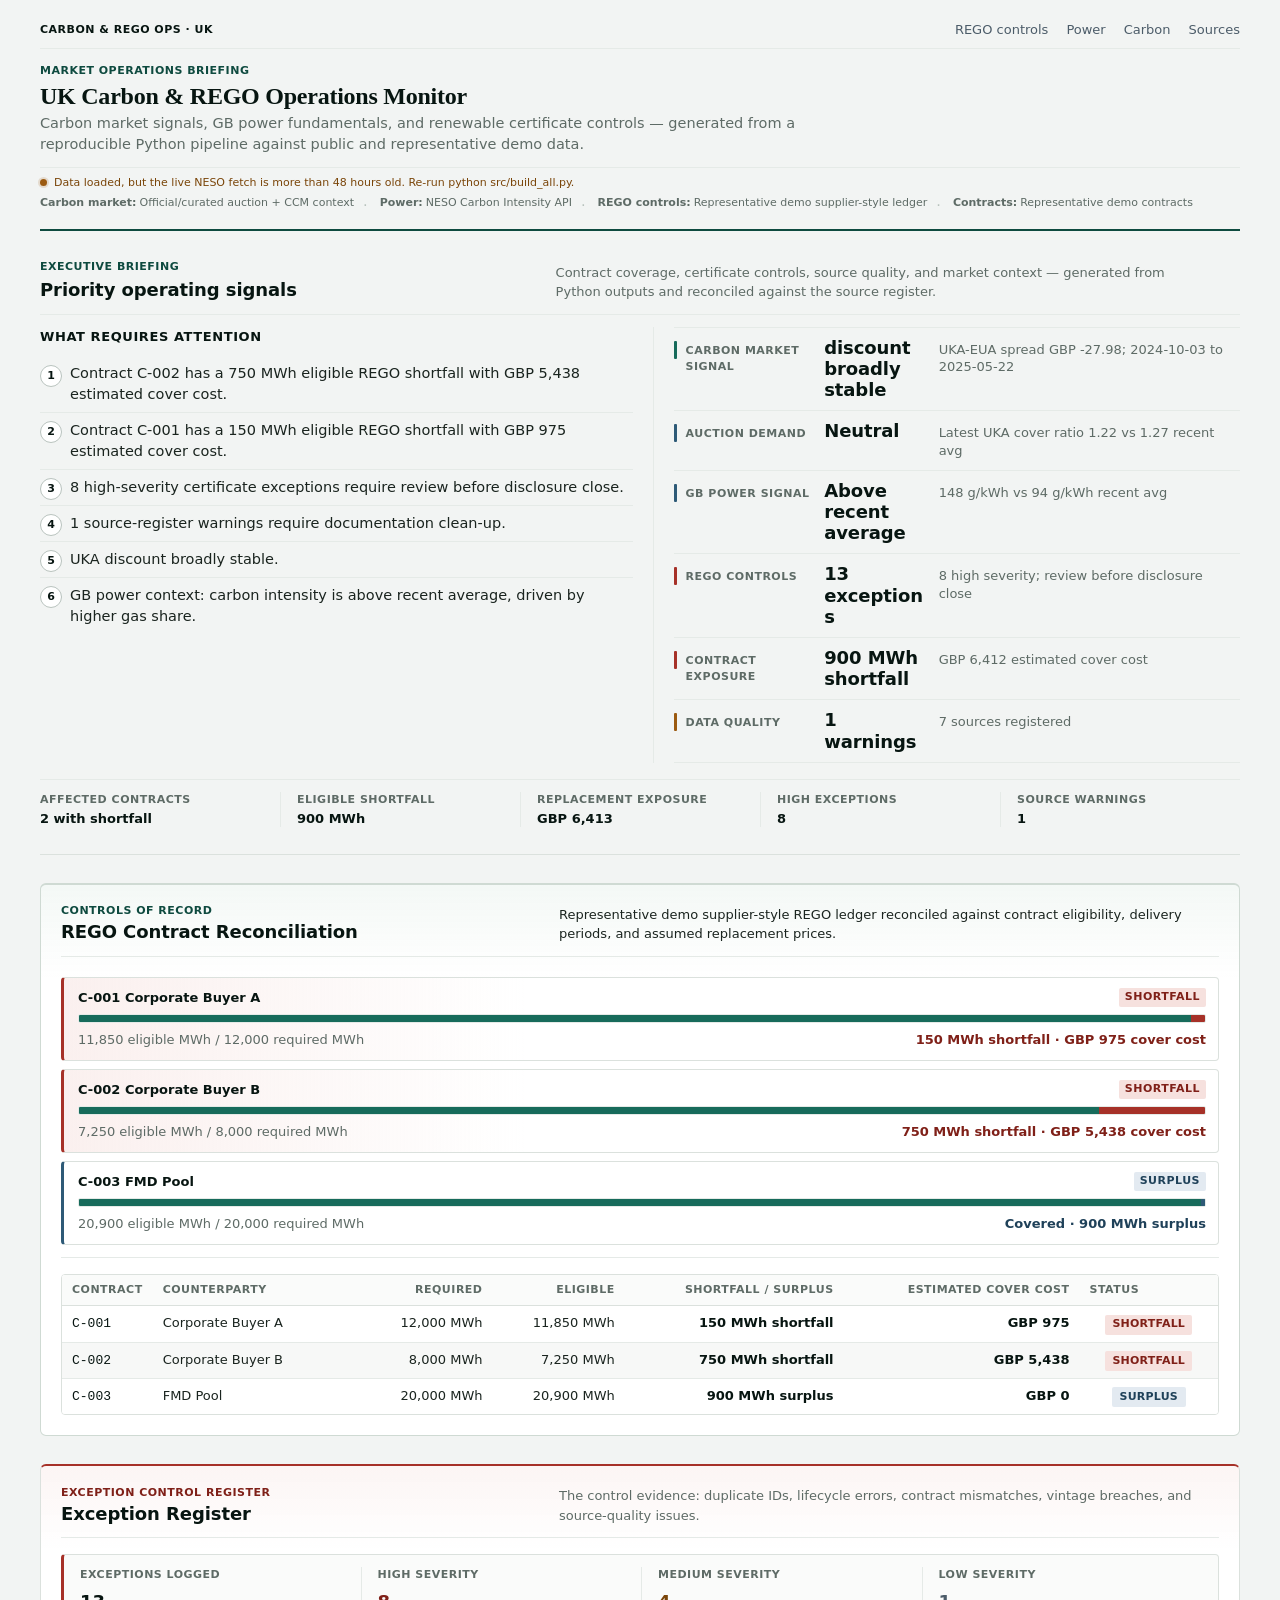
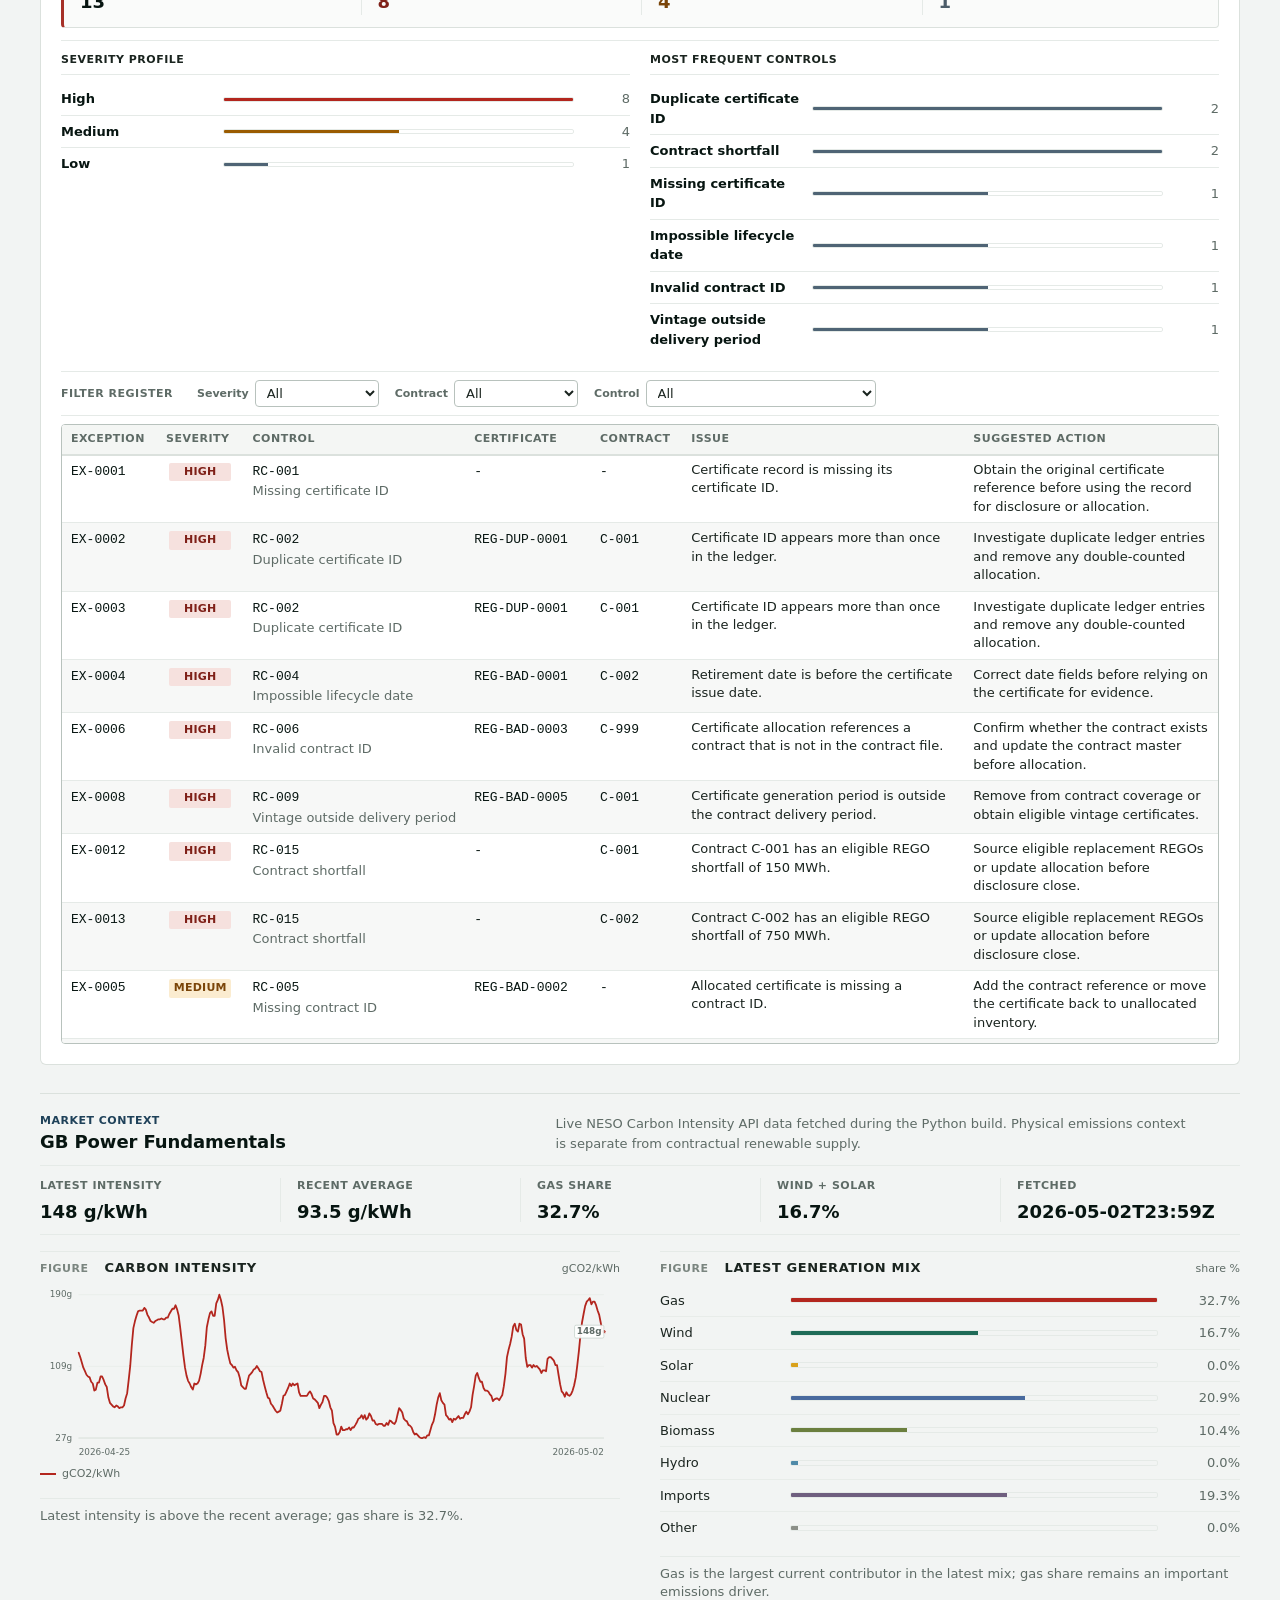
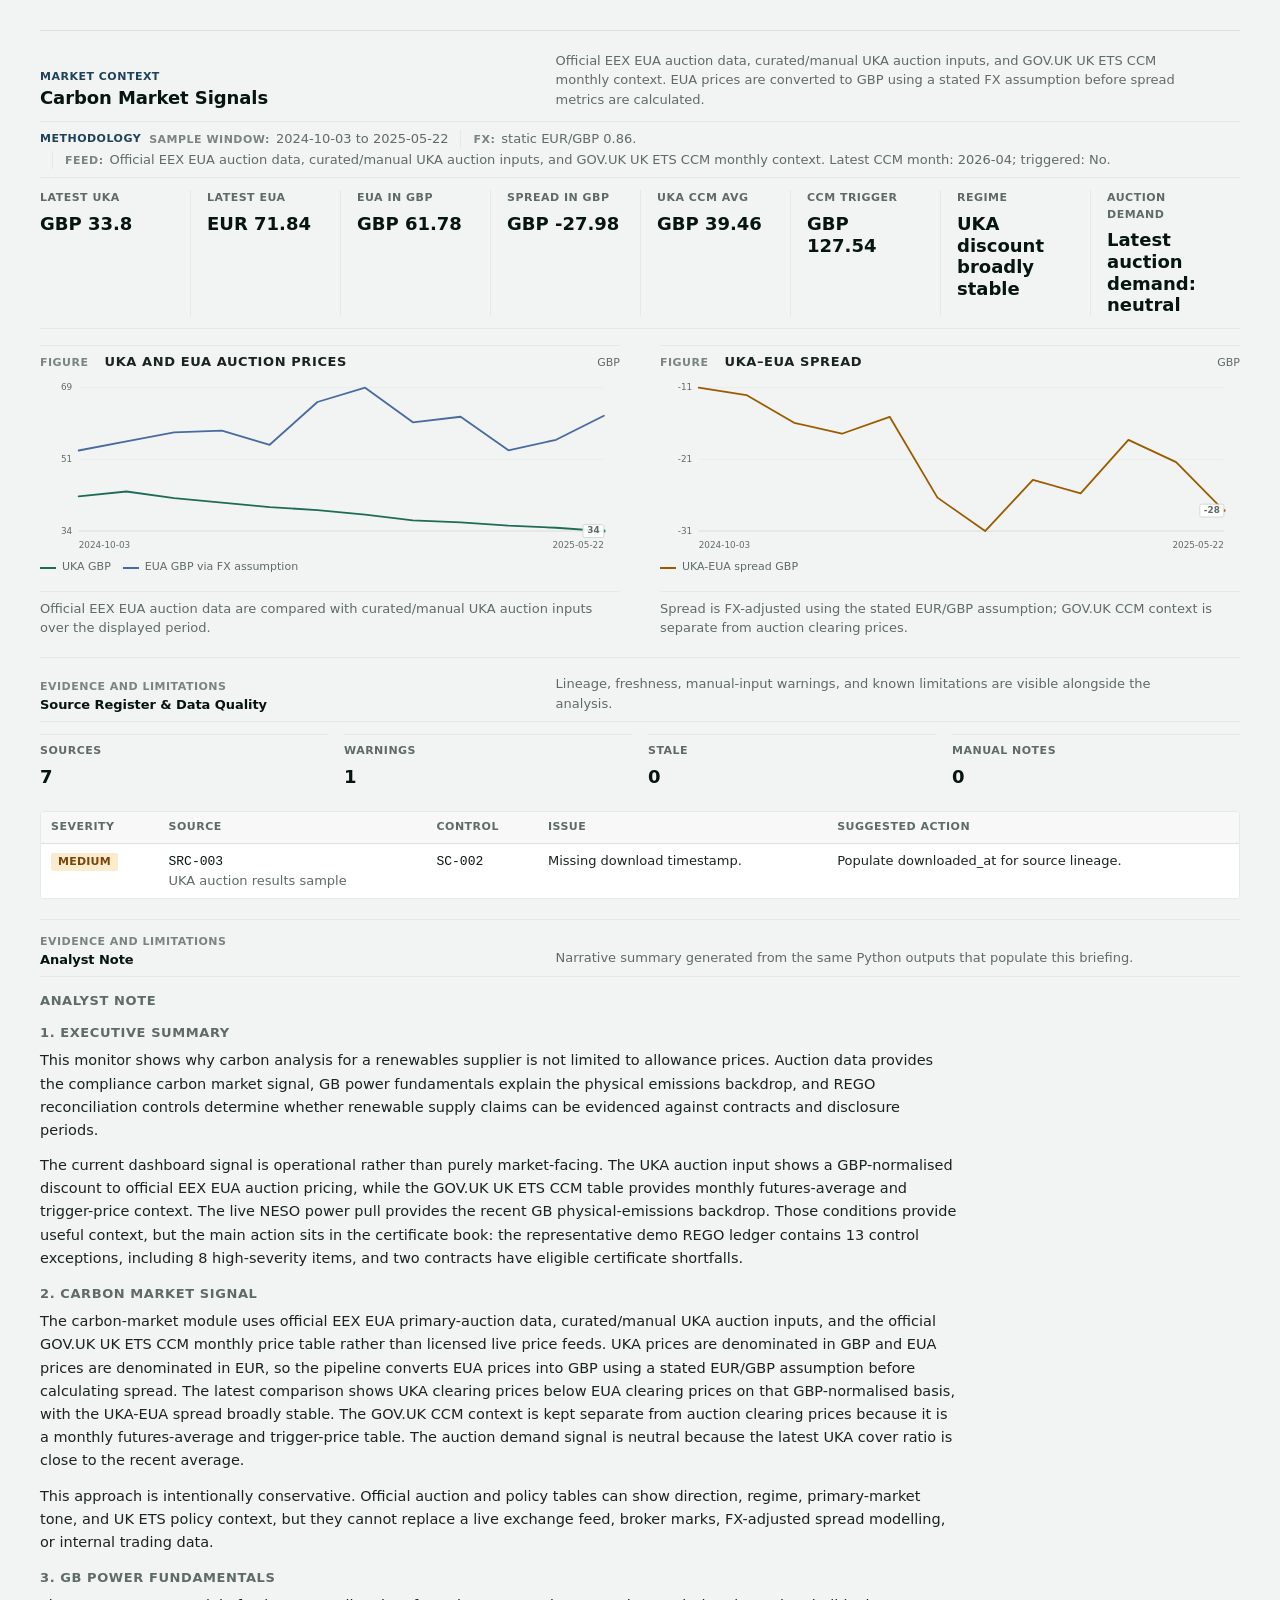
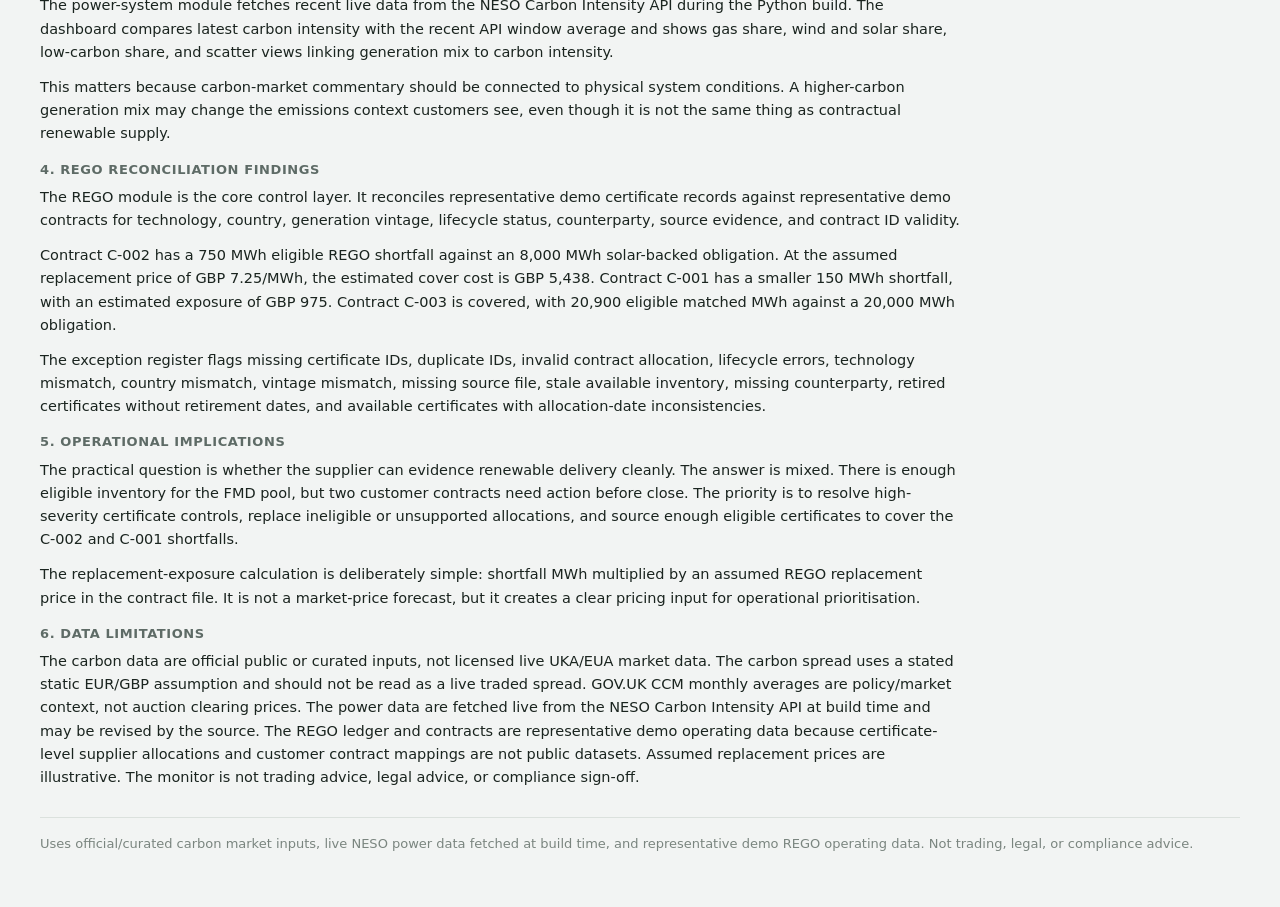
==== commit c1fd9656: "Add GOV.UK UK ETS CCM context" ====
--- a/index.html
+++ b/index.html
@@ -98,12 +98,12 @@
       <section id="carbon" class="section section--context" aria-labelledby="carbon-heading">
         <div class="section-heading">
           <h2 id="carbon-heading">Carbon Market Signals</h2>
-          <p>Curated public-sample UKA/EUA auction data. EUA prices are converted to GBP using a stated FX assumption before spread metrics are calculated.</p>
+          <p>Official EEX EUA auction data, curated/manual UKA auction inputs, and GOV.UK UK ETS CCM monthly context. EUA prices are converted to GBP using a stated FX assumption before spread metrics are calculated.</p>
         </div>
         <div class="section-meta" role="note">
           <p id="carbon-sample-period" class="sample-period"></p>
           <p id="carbon-fx-note" class="method-note"></p>
-          <p id="carbon-feed-note" class="method-note">Public / curated auction intelligence only; not a licensed live trading feed.</p>
+          <p id="carbon-feed-note" class="method-note">Official / curated auction intelligence and GOV.UK CCM monthly context; not a licensed live trading feed.</p>
         </div>
         <dl id="carbon-metrics" class="fact-row"></dl>
         <div class="visual-grid">
@@ -139,7 +139,7 @@
     </main>
 
     <footer class="site-footer">
-      <p>Uses local carbon auction samples, live NESO power data fetched at build time, and representative demo REGO operating data. Not trading, legal, or compliance advice.</p>
+      <p>Uses official/curated carbon market inputs, live NESO power data fetched at build time, and representative demo REGO operating data. Not trading, legal, or compliance advice.</p>
     </footer>
 
     <script src="assets/charts.js"></script>
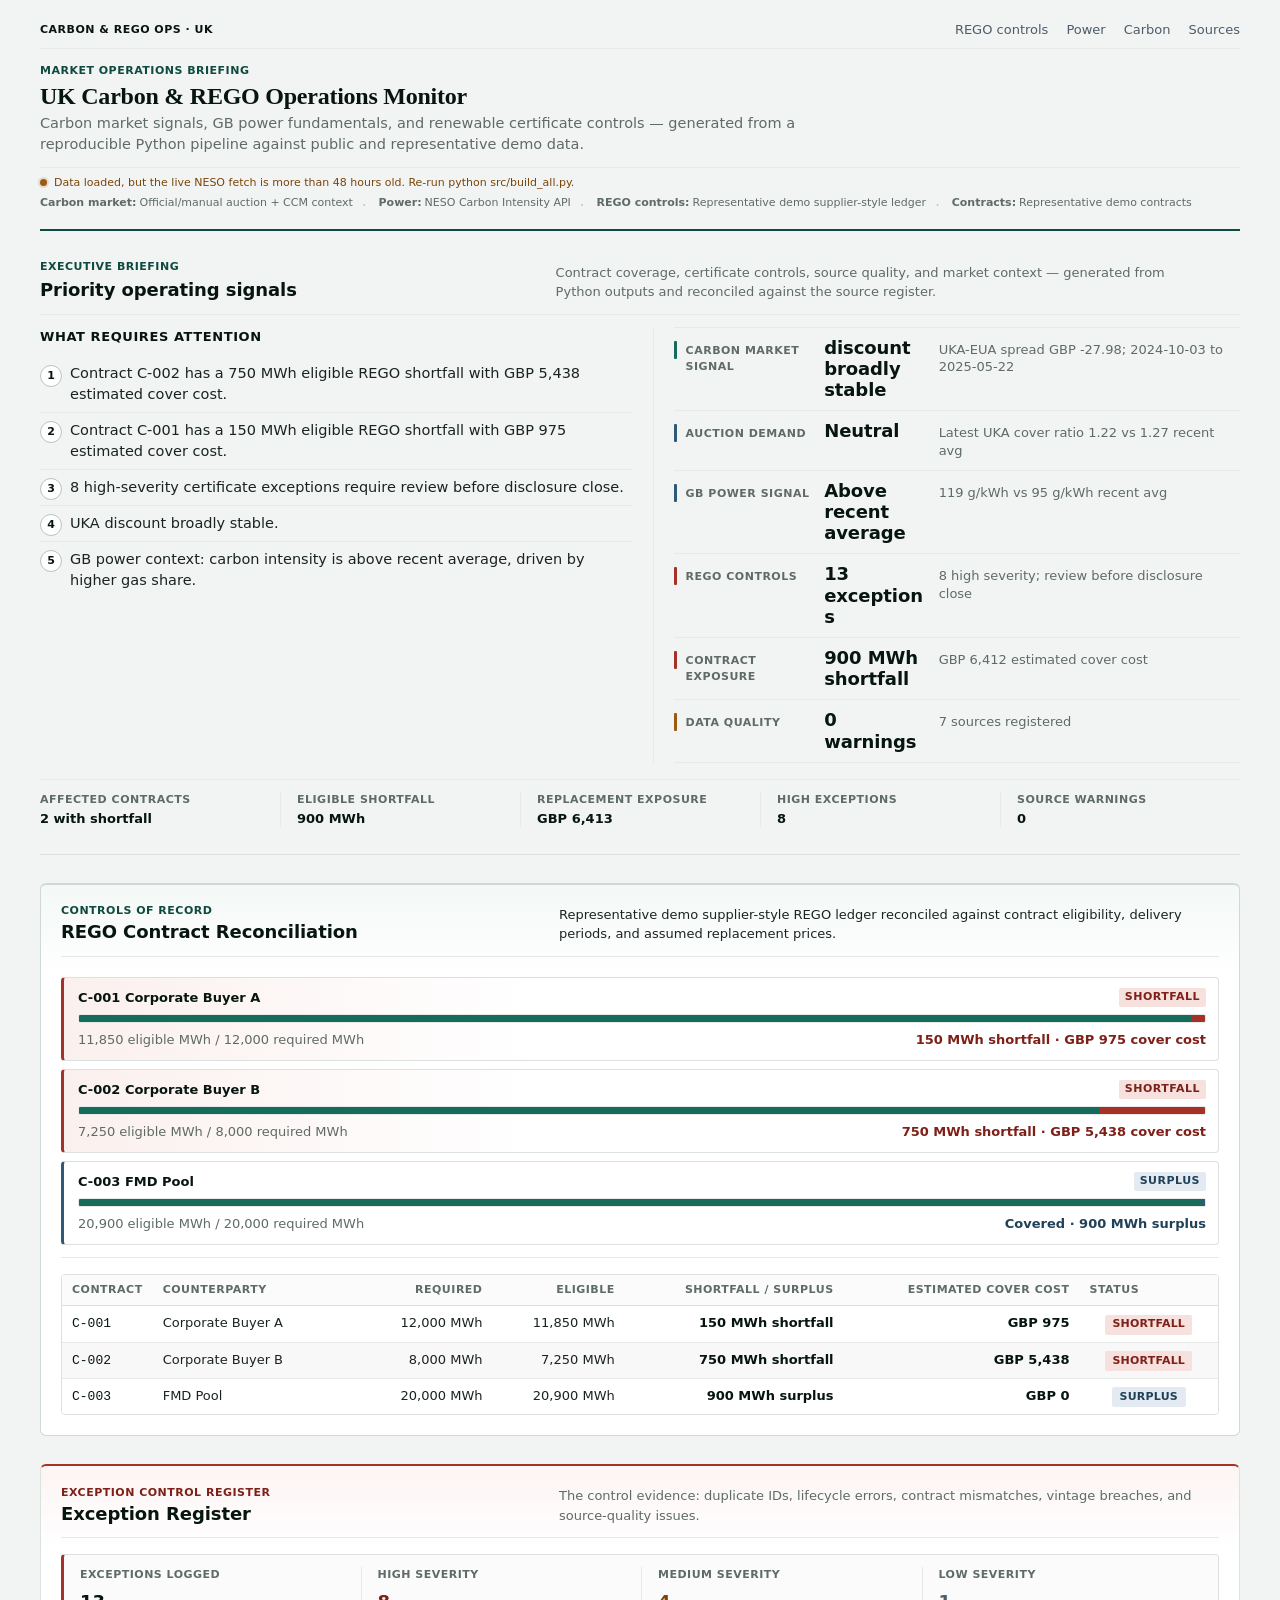
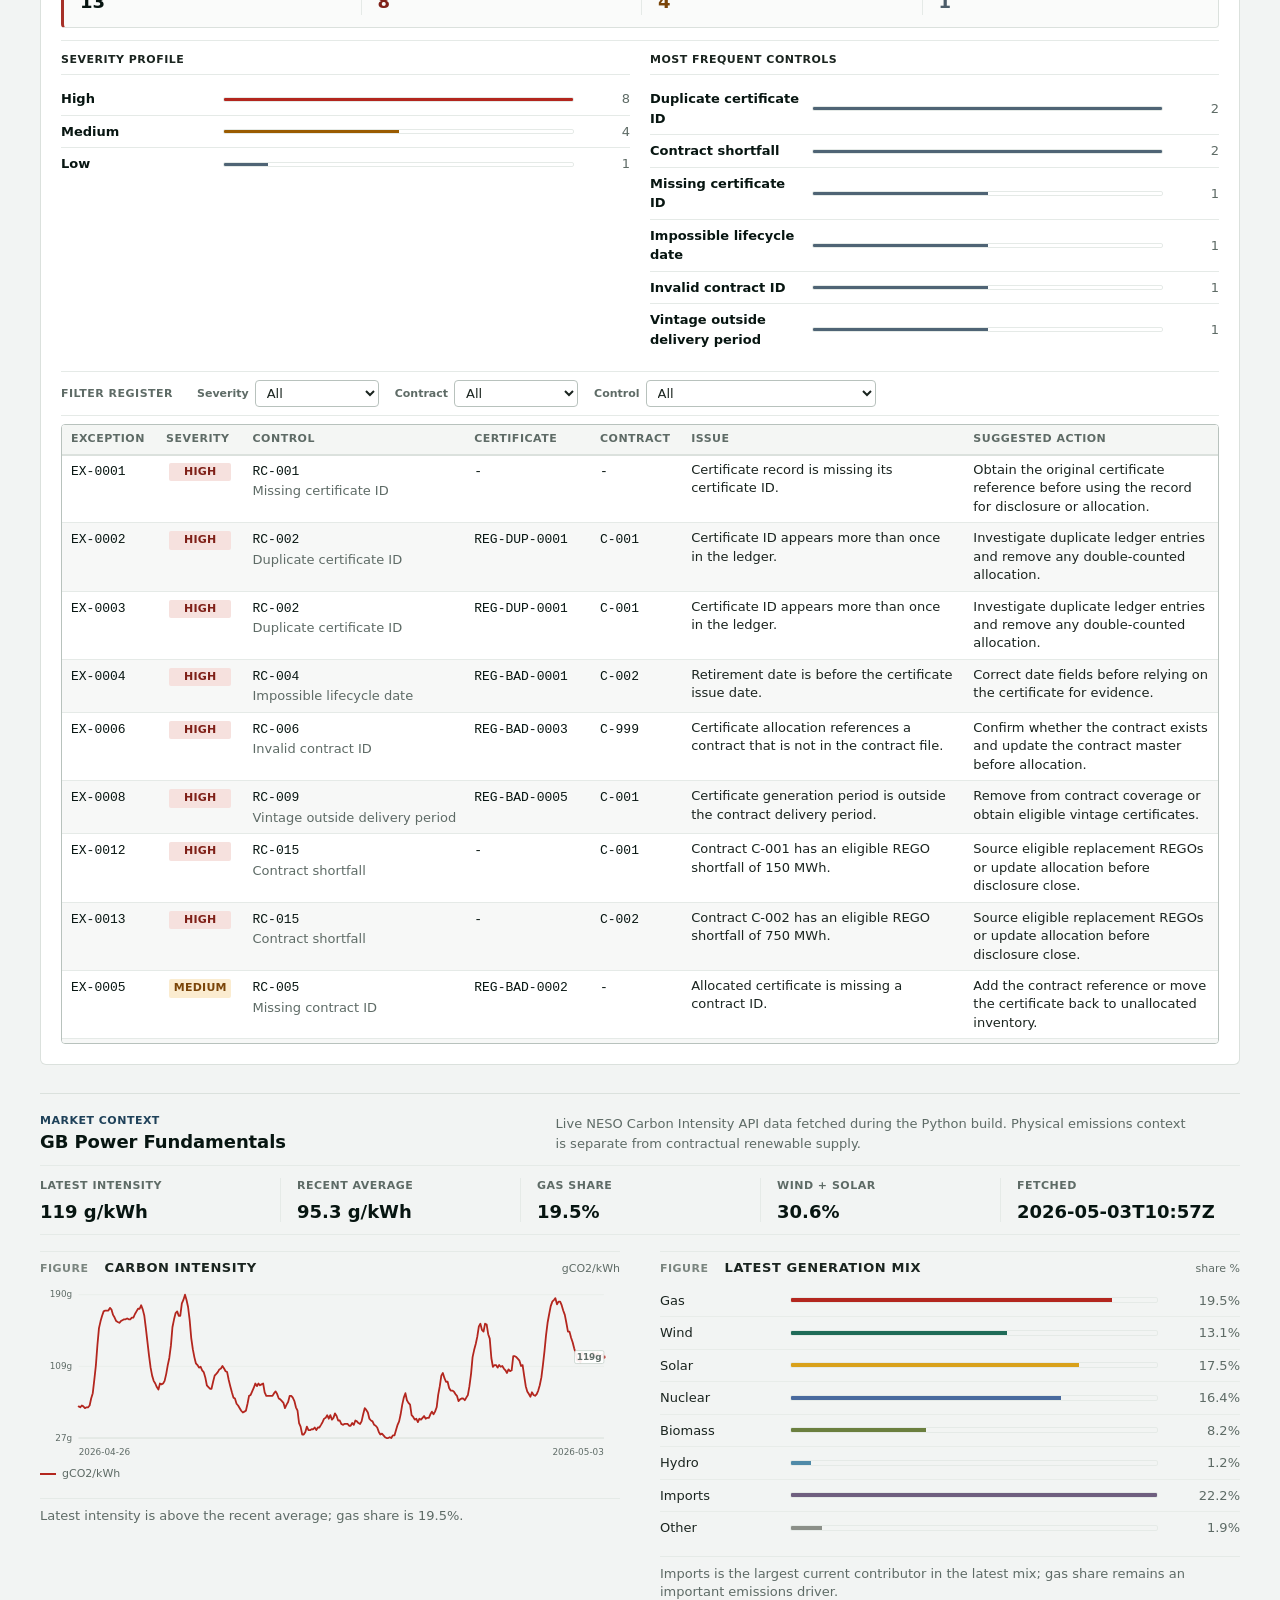
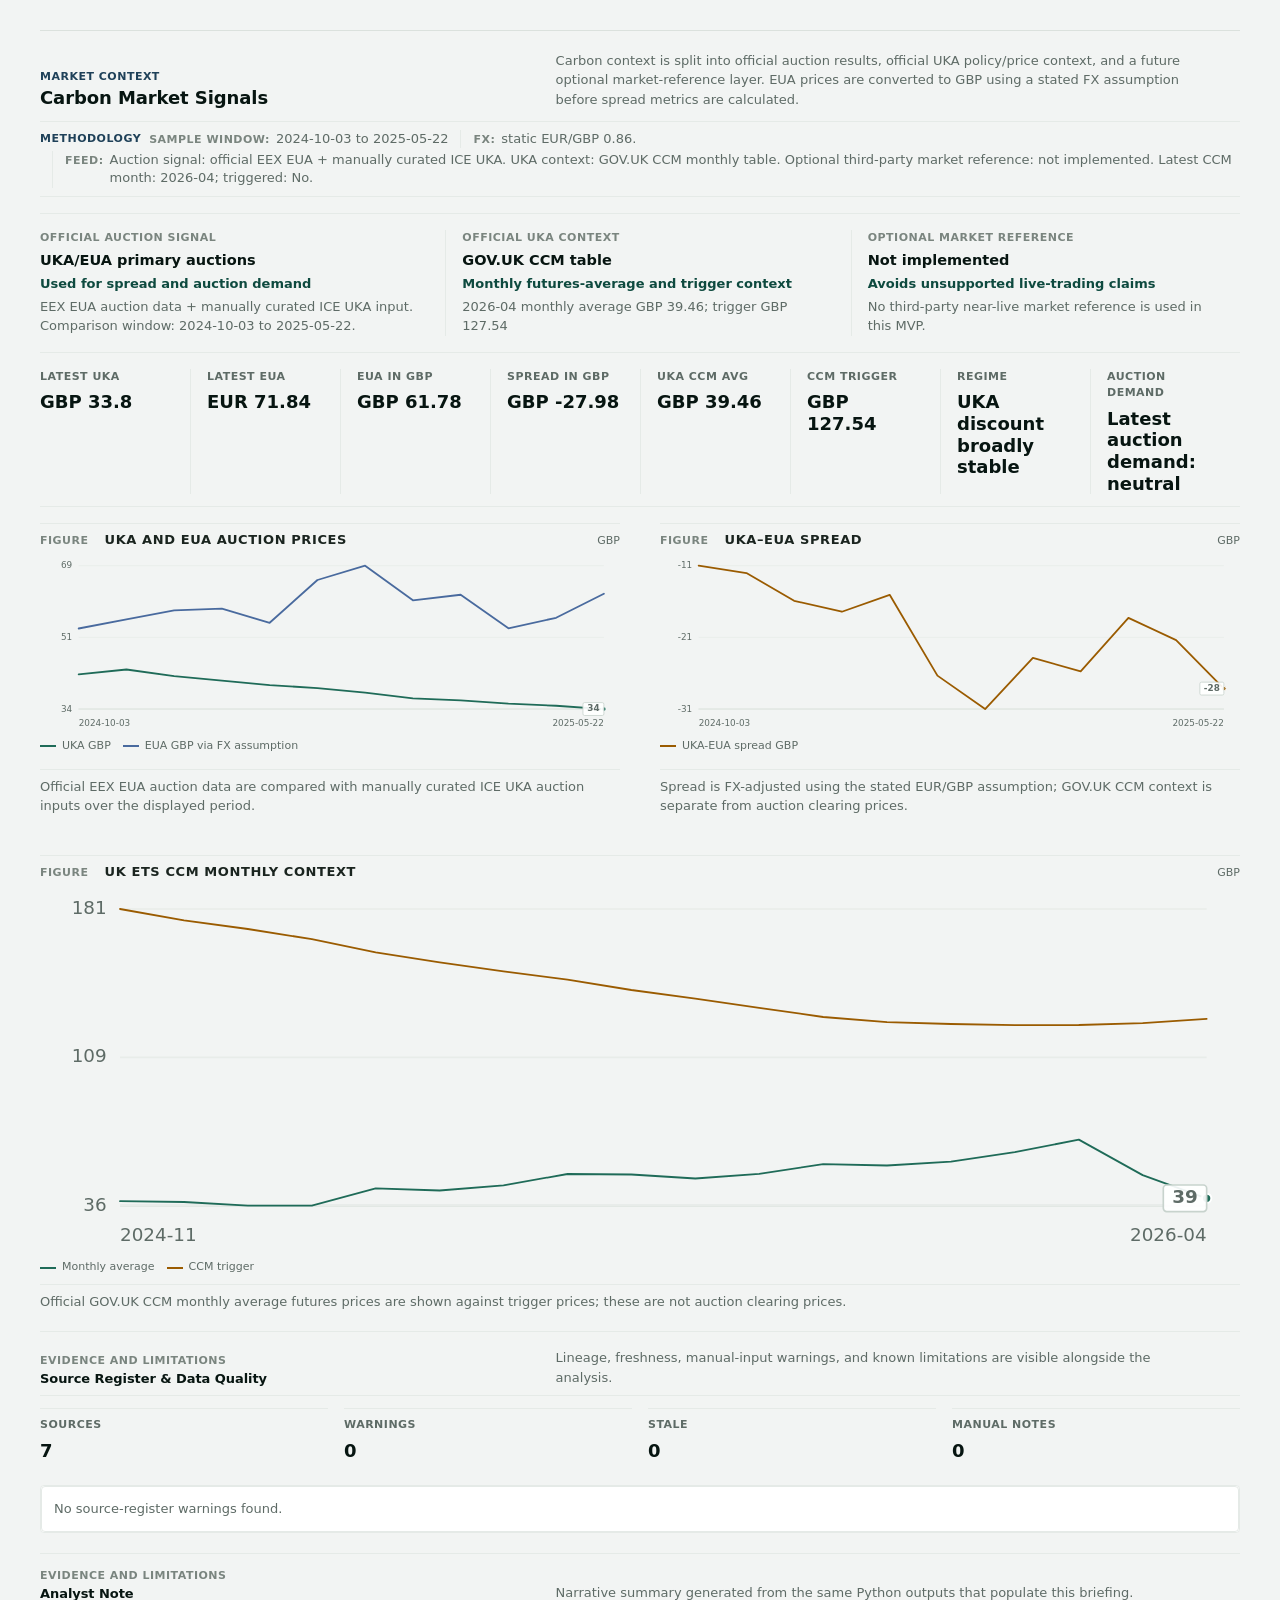
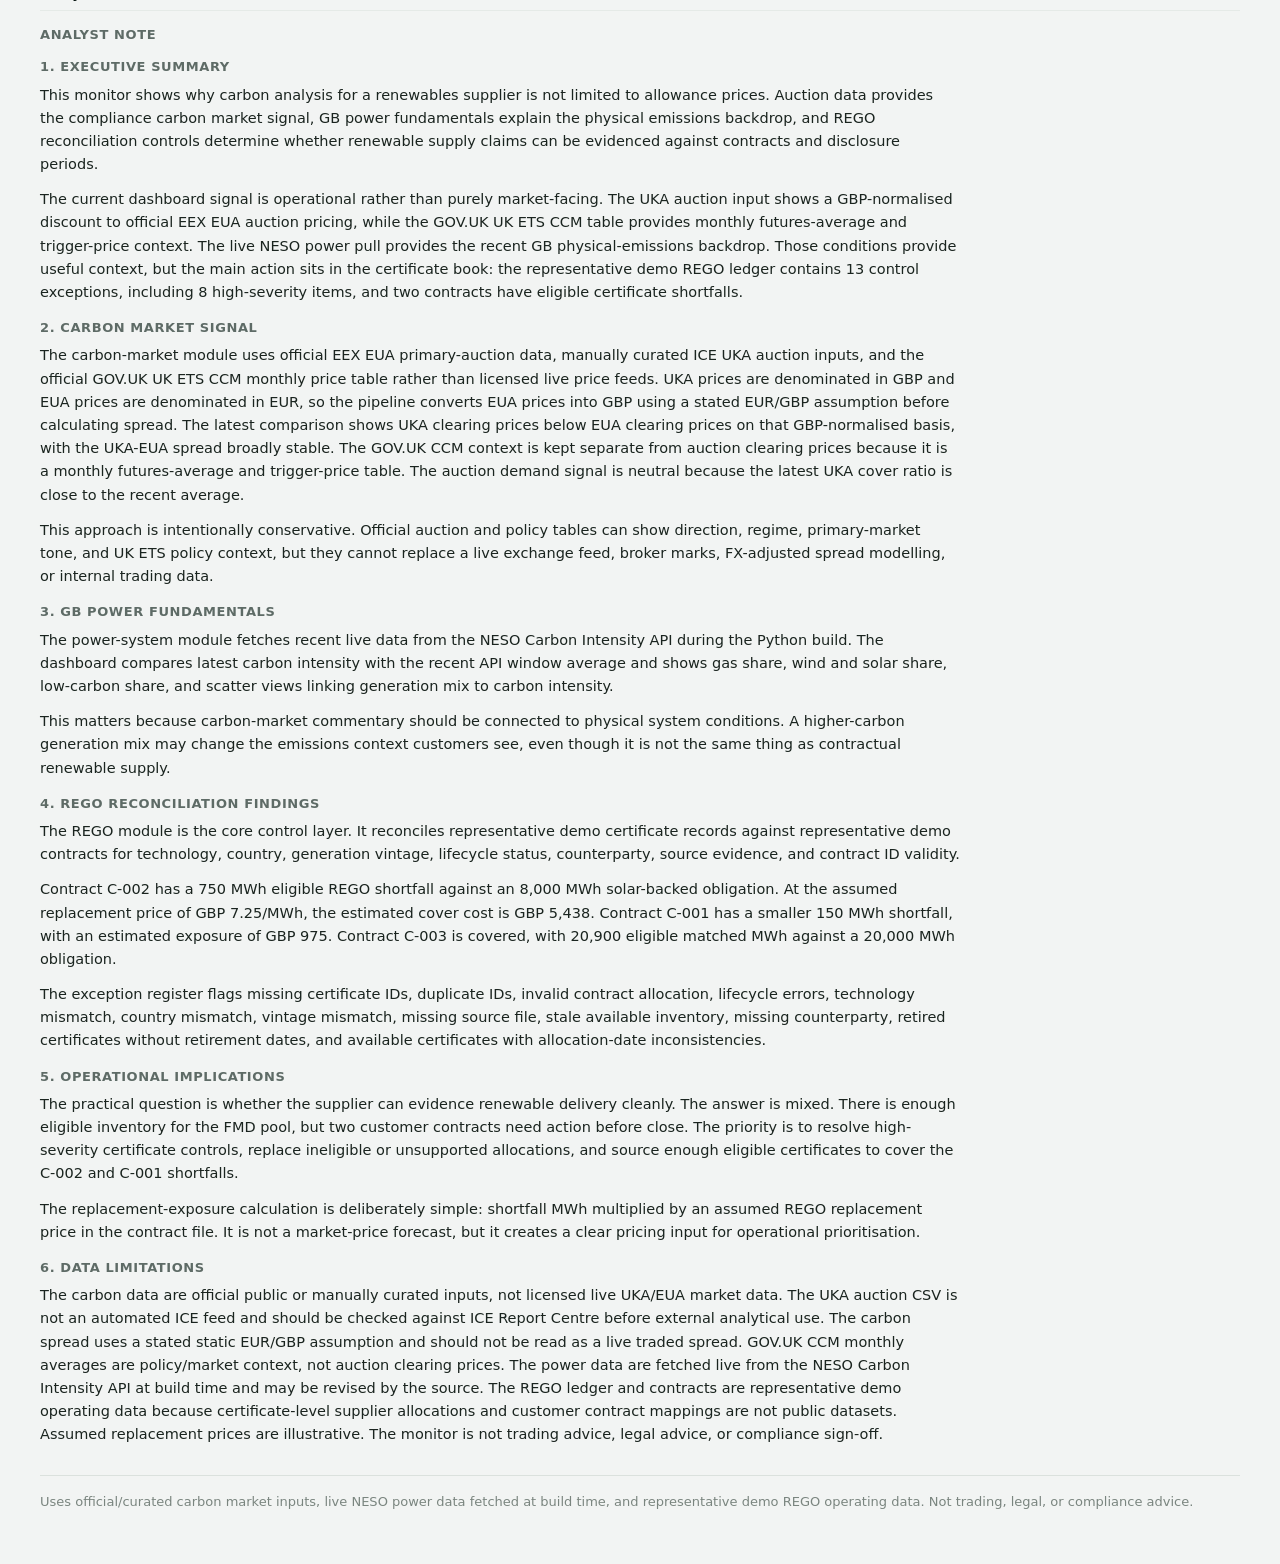
==== commit e162f5c8: "Add manual ICE UKA input and carbon section framing" ====
--- a/index.html
+++ b/index.html
@@ -98,15 +98,16 @@
       <section id="carbon" class="section section--context" aria-labelledby="carbon-heading">
         <div class="section-heading">
           <h2 id="carbon-heading">Carbon Market Signals</h2>
-          <p>Official EEX EUA auction data, curated/manual UKA auction inputs, and GOV.UK UK ETS CCM monthly context. EUA prices are converted to GBP using a stated FX assumption before spread metrics are calculated.</p>
+          <p>Carbon context is split into official auction results, official UKA policy/price context, and a future optional market-reference layer. EUA prices are converted to GBP using a stated FX assumption before spread metrics are calculated.</p>
         </div>
         <div class="section-meta" role="note">
           <p id="carbon-sample-period" class="sample-period"></p>
           <p id="carbon-fx-note" class="method-note"></p>
-          <p id="carbon-feed-note" class="method-note">Official / curated auction intelligence and GOV.UK CCM monthly context; not a licensed live trading feed.</p>
+          <p id="carbon-feed-note" class="method-note">Official / manual auction intelligence and GOV.UK CCM monthly context; not a licensed live trading feed.</p>
         </div>
+        <div id="carbon-concepts" class="carbon-concepts" aria-label="Carbon data concepts"></div>
         <dl id="carbon-metrics" class="fact-row"></dl>
-        <div class="visual-grid">
+        <div class="visual-grid carbon-visual-grid">
           <div>
             <h3>UKA and EUA auction prices <span class="muted">GBP</span></h3>
             <div id="carbon-price-line" class="svg-chart"></div>
@@ -116,6 +117,11 @@
             <h3>UKA&ndash;EUA spread <span class="muted">GBP</span></h3>
             <div id="carbon-spread-line" class="svg-chart"></div>
             <p id="carbon-spread-caption" class="chart-caption"></p>
+          </div>
+          <div class="figure-wide">
+            <h3>UK ETS CCM monthly context <span class="muted">GBP</span></h3>
+            <div id="ccm-price-line" class="svg-chart"></div>
+            <p id="ccm-price-caption" class="chart-caption"></p>
           </div>
         </div>
       </section>
--- a/assets/styles.css
+++ b/assets/styles.css
@@ -713,6 +713,65 @@
   align-items: start;
 }
 
+.carbon-concepts {
+  display: grid;
+  grid-template-columns: repeat(3, minmax(0, 1fr));
+  gap: var(--space-4);
+  margin: var(--space-4) 0 var(--space-4);
+  padding: var(--space-4) 0;
+  border-top: 1px solid var(--rule);
+  border-bottom: 1px solid var(--rule);
+}
+
+.carbon-concept {
+  min-width: 0;
+  padding: 0 var(--space-4);
+  border-left: 1px solid var(--rule);
+}
+
+.carbon-concept:first-child {
+  padding-left: 0;
+  border-left: 0;
+}
+
+.carbon-concept p {
+  margin: 0 0 5px;
+  color: var(--muted-2);
+  font-size: var(--type-meta);
+  font-weight: 700;
+  letter-spacing: var(--tracking-label);
+  text-transform: uppercase;
+}
+
+.carbon-concept h3 {
+  margin: 0 0 6px;
+  color: var(--text-strong);
+  font-family: var(--font-sans);
+  font-size: var(--type-body);
+  font-weight: 700;
+}
+
+.carbon-concept strong,
+.carbon-concept span {
+  display: block;
+  font-size: var(--type-small);
+  line-height: 1.45;
+}
+
+.carbon-concept strong {
+  margin-bottom: 4px;
+  color: var(--green-dark);
+  font-weight: 650;
+}
+
+.carbon-concept span {
+  color: var(--muted);
+}
+
+.carbon-visual-grid .figure-wide {
+  grid-column: 1 / -1;
+}
+
 .section--evidence .fact {
   padding: 8px 0;
   border: 0;
@@ -1500,6 +1559,17 @@
 
   .register-summary { grid-template-columns: repeat(2, minmax(0, 1fr)); row-gap: var(--space-3); }
   .register-summary > div:nth-child(3) { border-left: 0; padding-left: 0; }
+
+  .carbon-concepts { grid-template-columns: 1fr; }
+  .carbon-concept {
+    padding: var(--space-3) 0 0;
+    border-left: 0;
+    border-top: 1px solid var(--rule);
+  }
+  .carbon-concept:first-child {
+    padding-top: 0;
+    border-top: 0;
+  }
 }
 
 @media (max-width: 760px) {
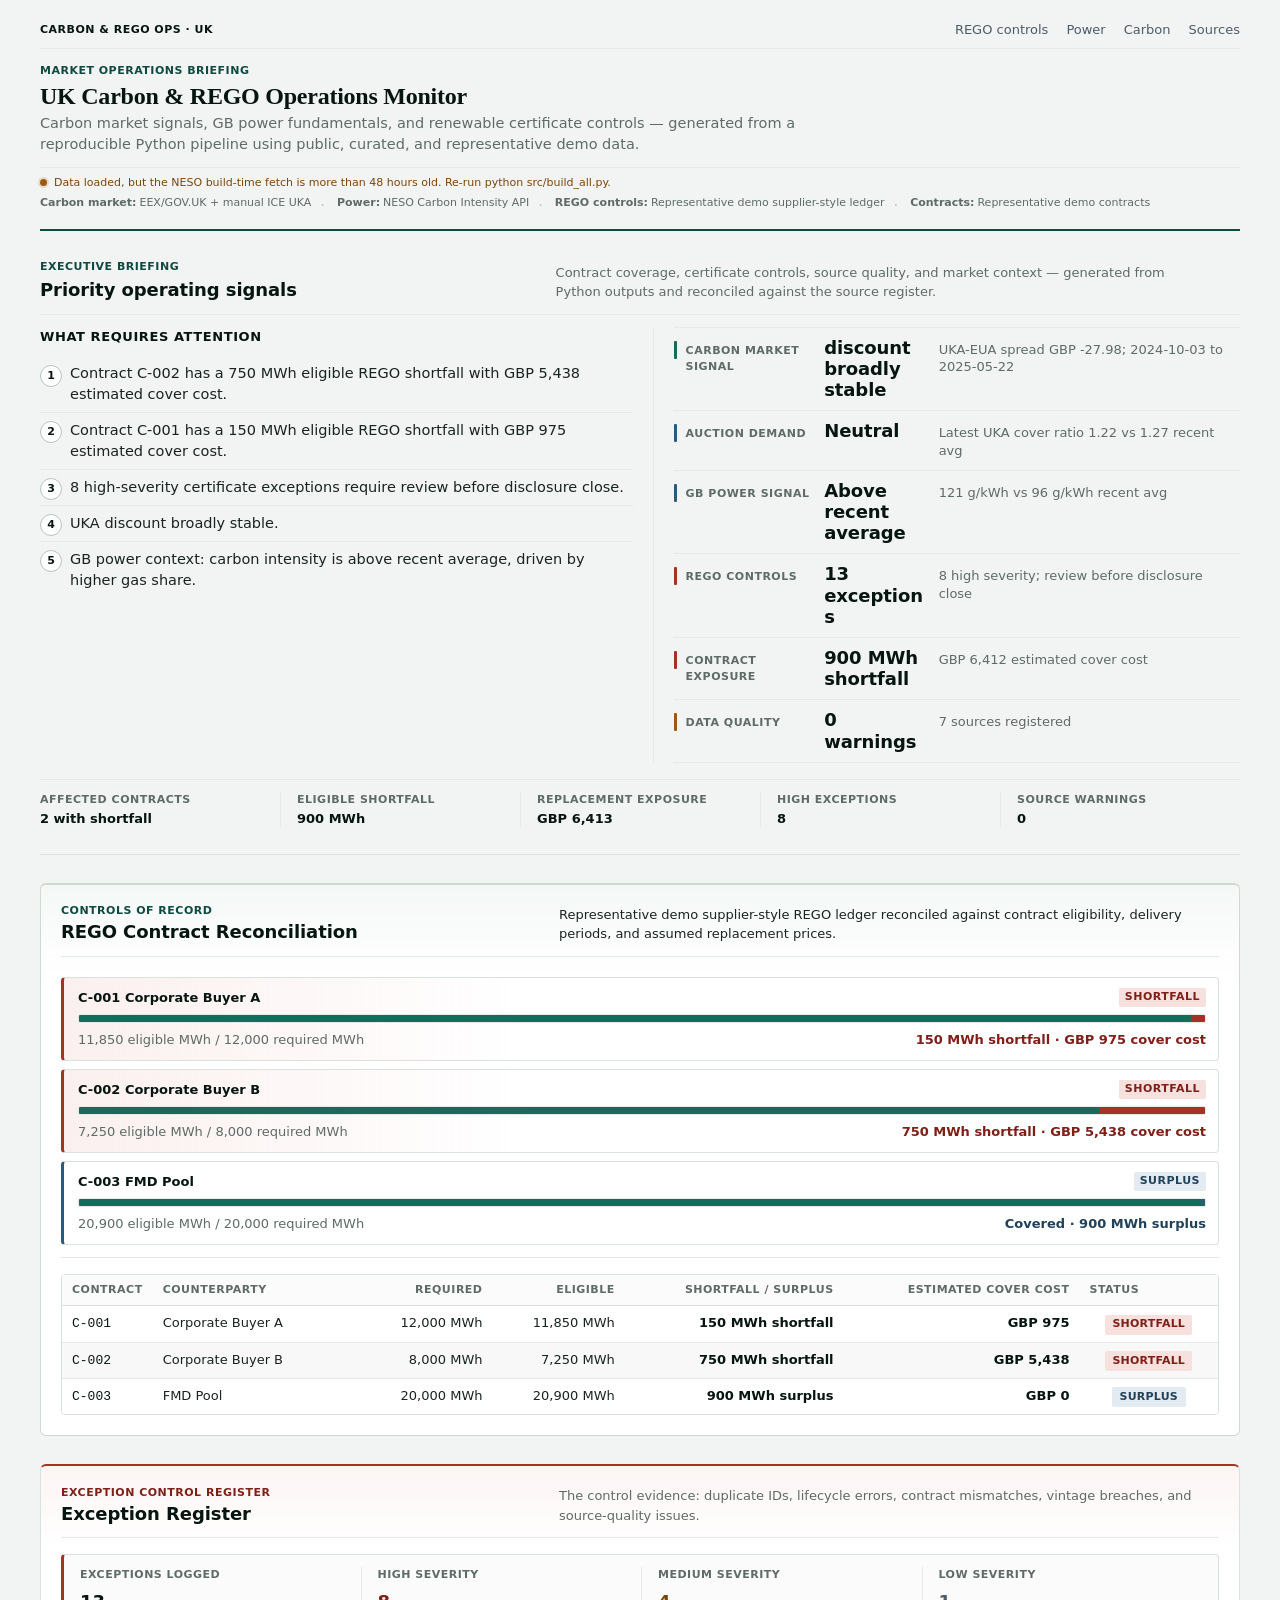
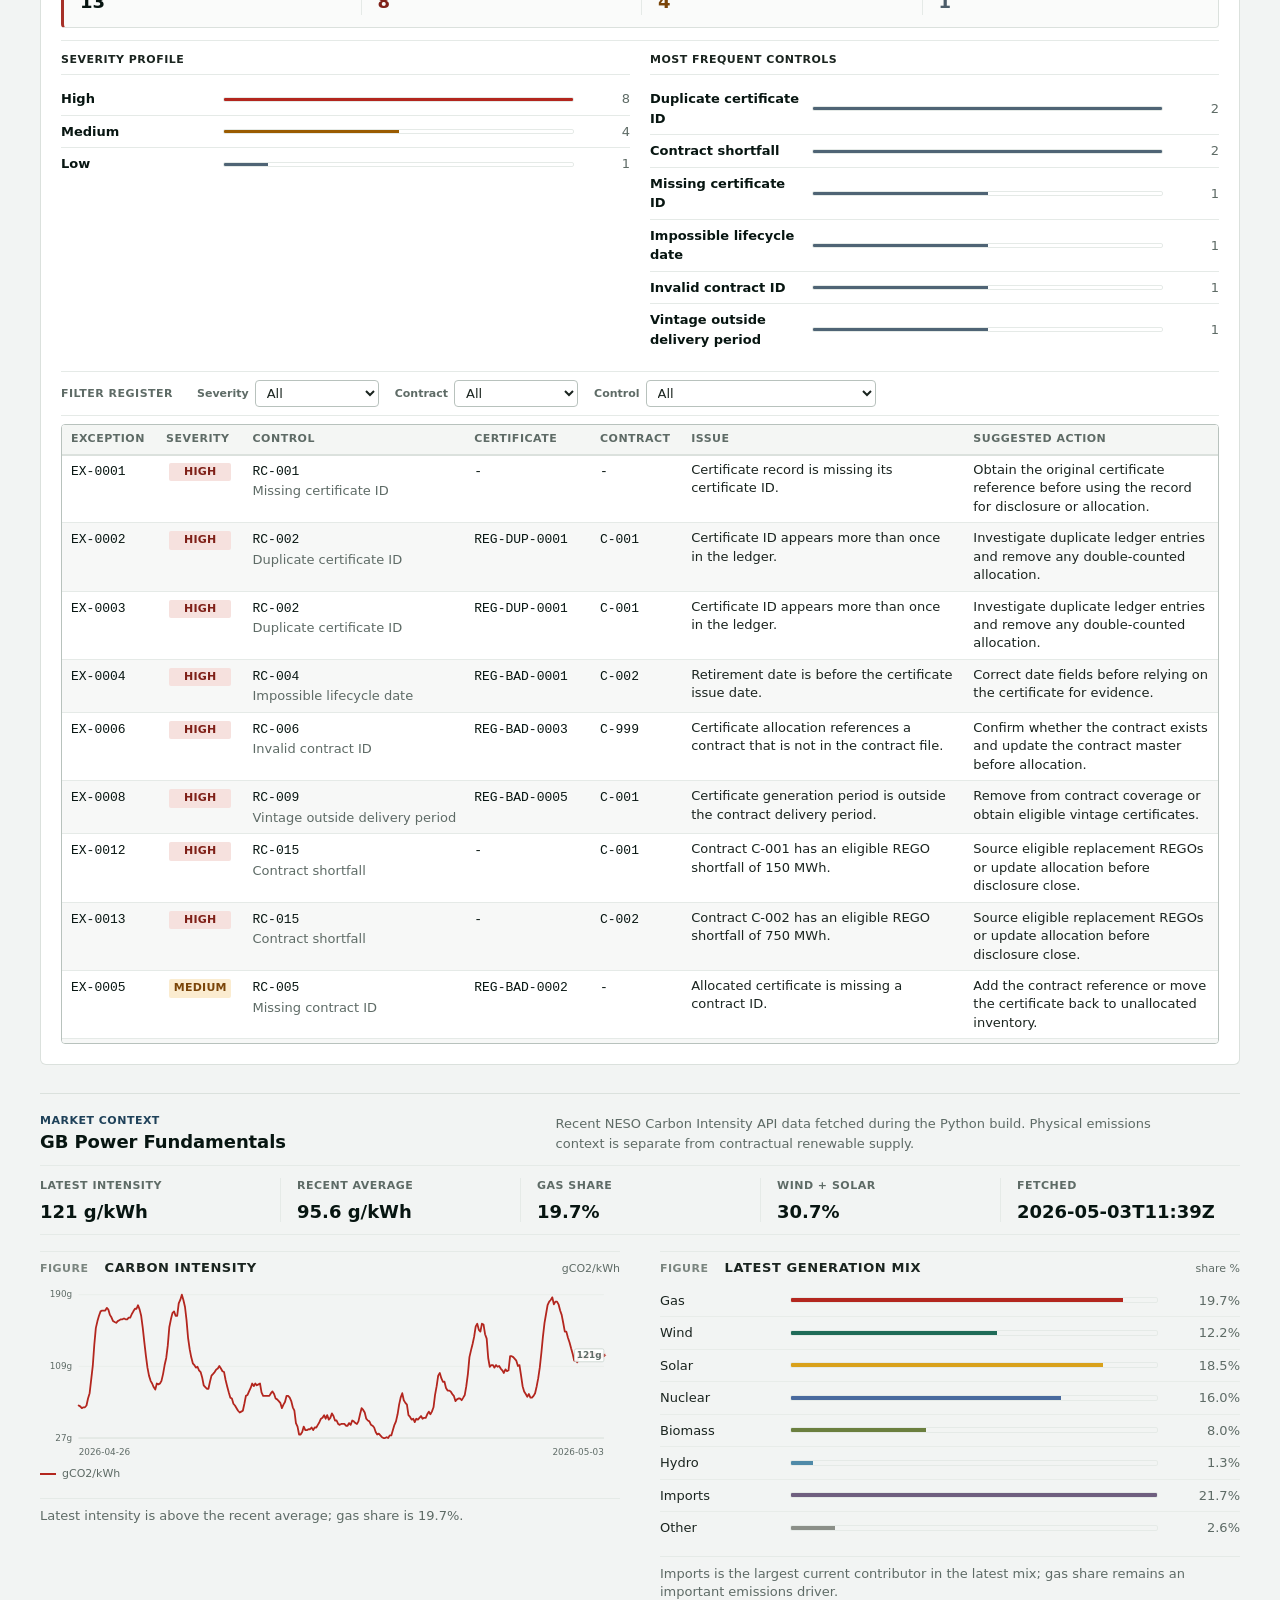
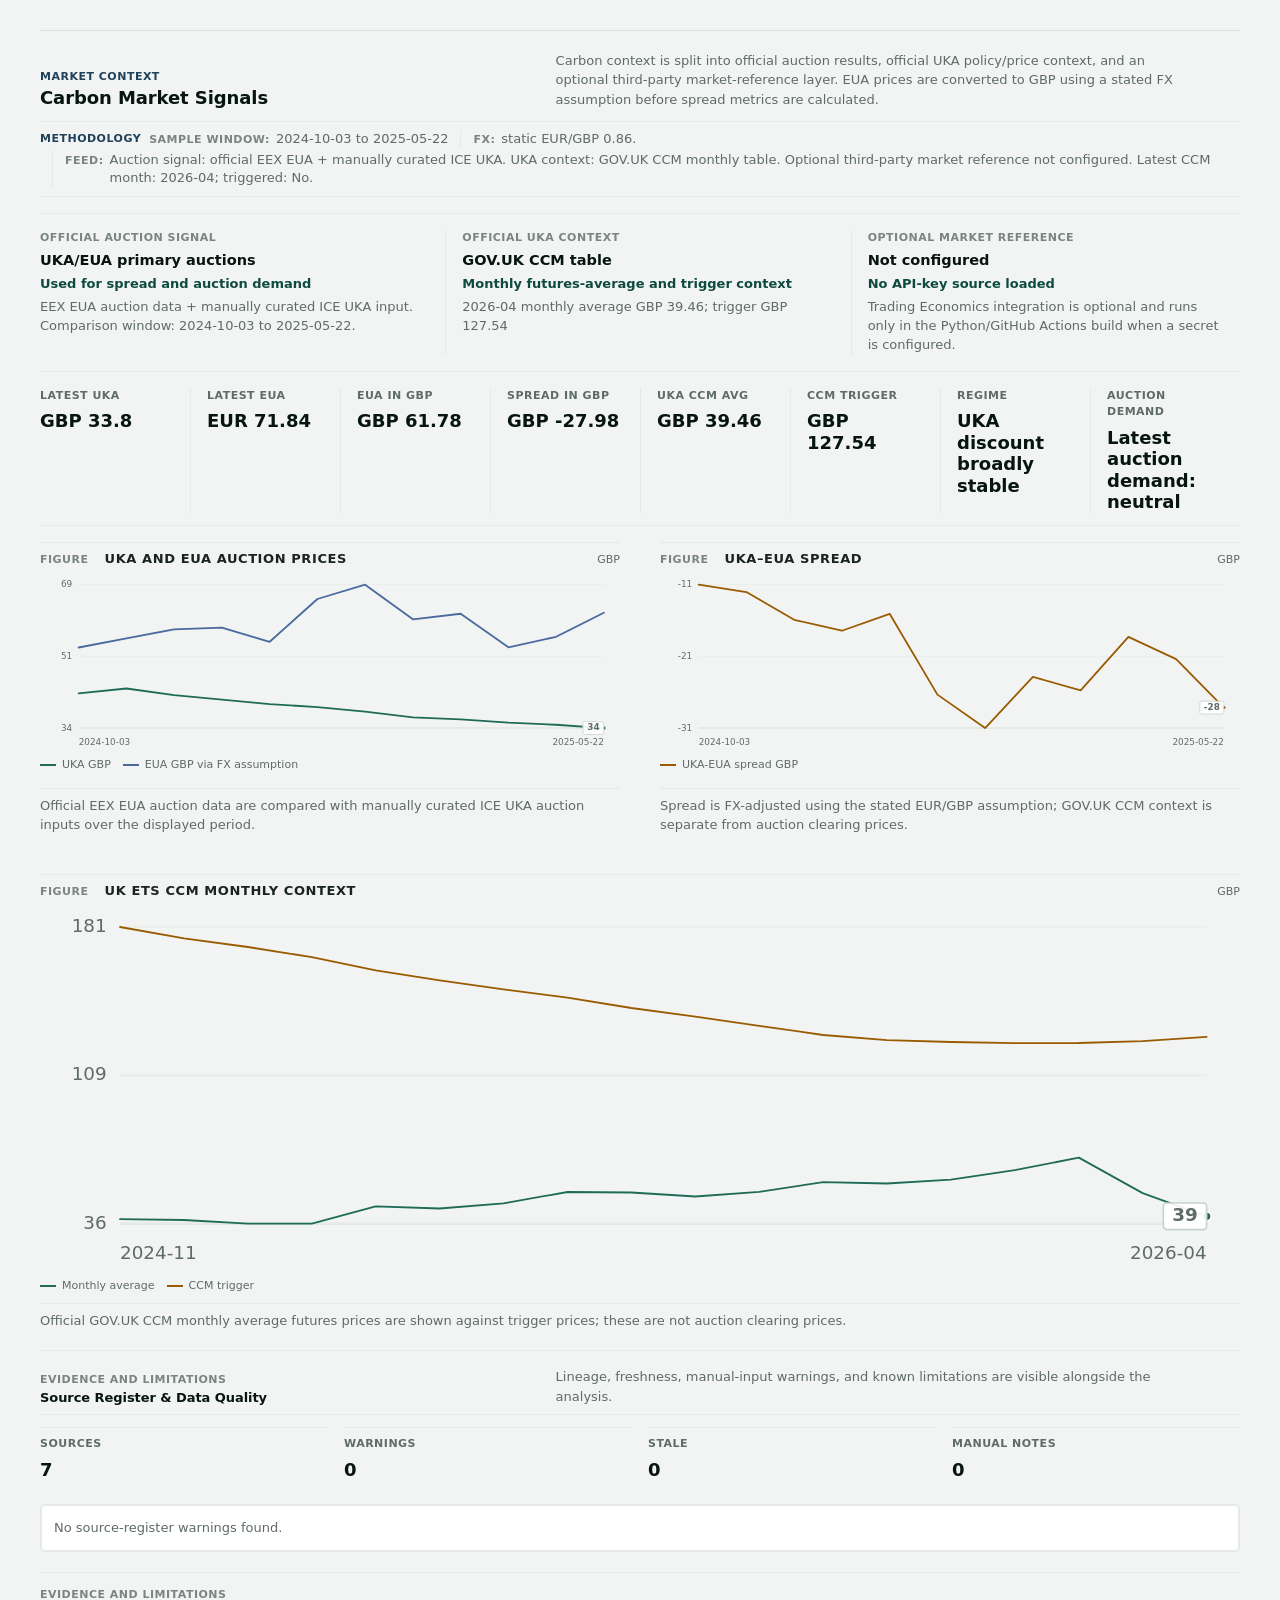
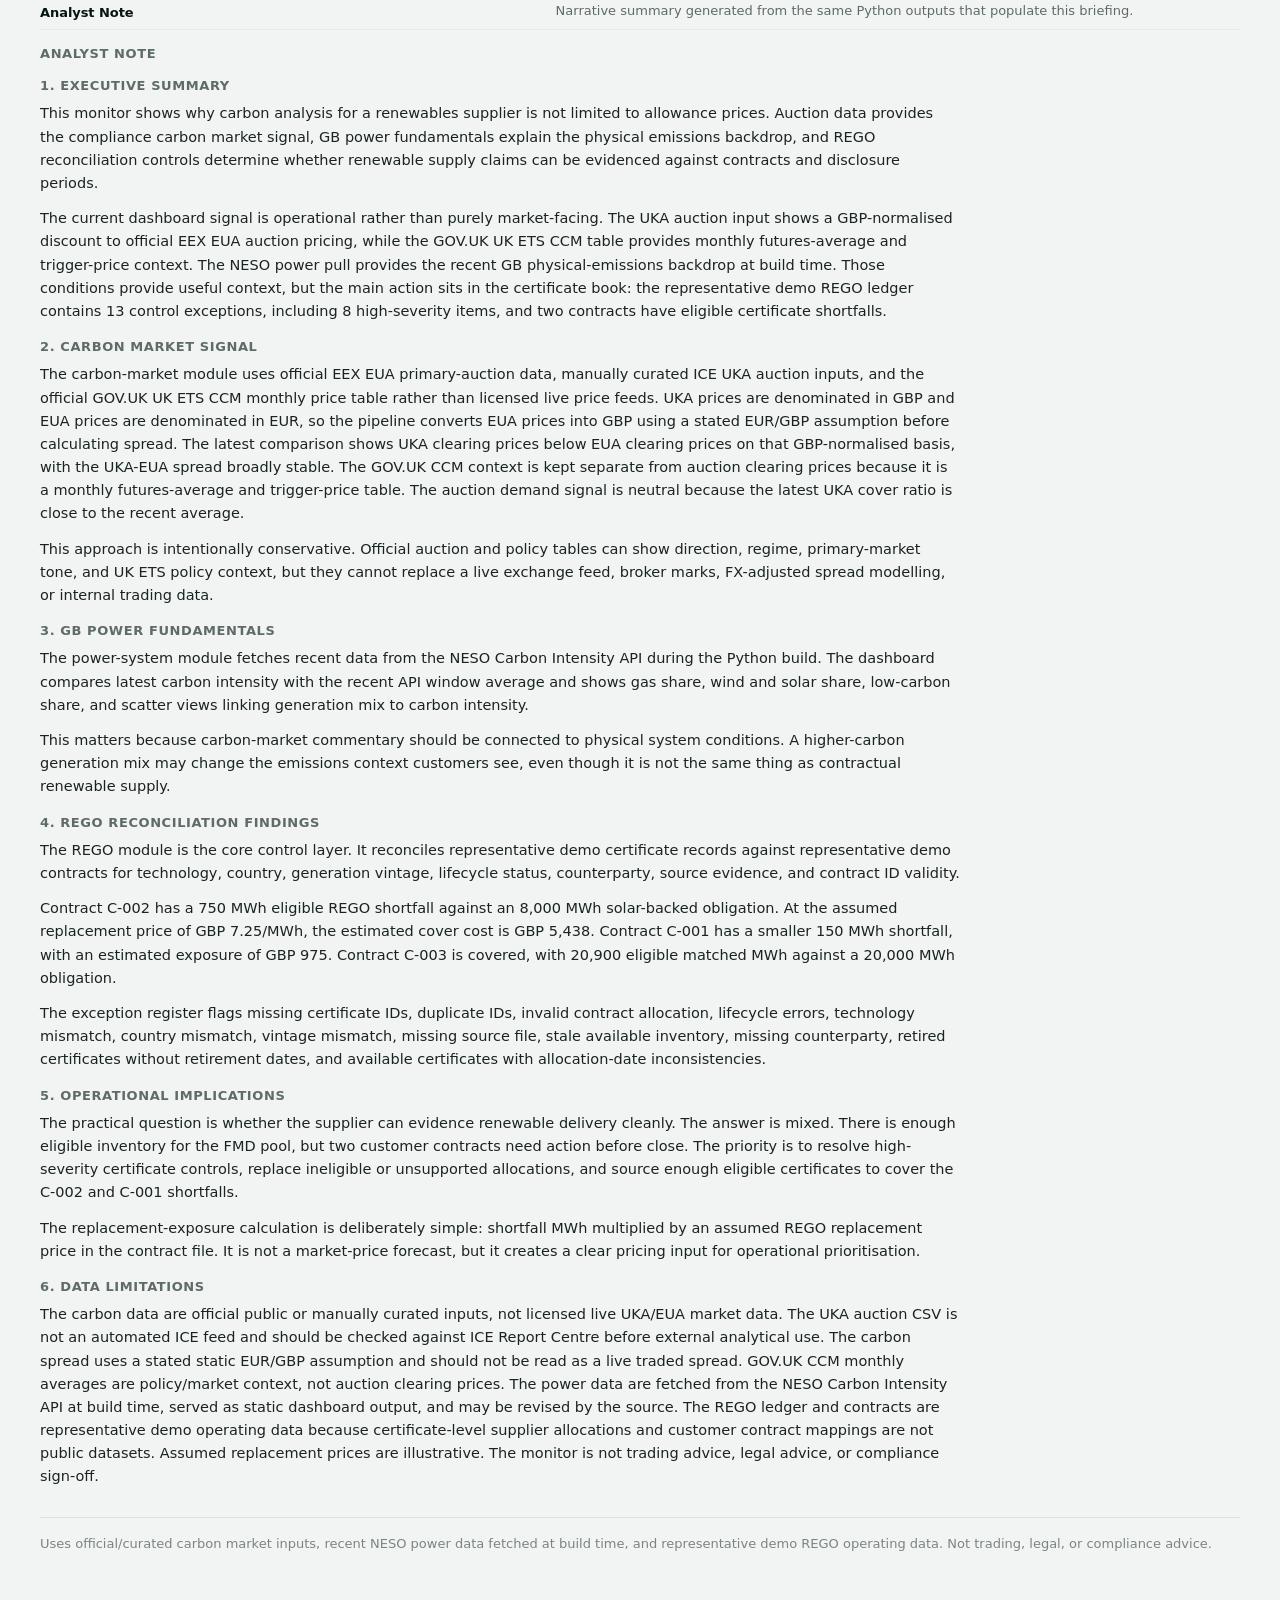
==== commit dcfe99eb: "Clarify dashboard data labels" ====
--- a/index.html
+++ b/index.html
@@ -20,7 +20,7 @@
         <div class="header-copy">
           <p class="eyebrow">Market operations briefing</p>
           <h1>UK Carbon &amp; REGO Operations Monitor</h1>
-          <p class="lede">Carbon market signals, GB power fundamentals, and renewable certificate controls &mdash; generated from a reproducible Python pipeline against public and representative demo data.</p>
+          <p class="lede">Carbon market signals, GB power fundamentals, and renewable certificate controls &mdash; generated from a reproducible Python pipeline using public, curated, and representative demo data.</p>
           <div class="header-meta">
             <p id="data-status" class="data-status" role="status">Loading dashboard data&hellip;</p>
             <section class="data-basis" aria-labelledby="data-basis-heading">
@@ -78,7 +78,7 @@
       <section id="power" class="section section--context" aria-labelledby="power-heading">
         <div class="section-heading">
           <h2 id="power-heading">GB Power Fundamentals</h2>
-          <p>Live NESO Carbon Intensity API data fetched during the Python build. Physical emissions context is separate from contractual renewable supply.</p>
+          <p>Recent NESO Carbon Intensity API data fetched during the Python build. Physical emissions context is separate from contractual renewable supply.</p>
         </div>
         <dl id="power-metrics" class="fact-row"></dl>
         <div class="visual-grid">
@@ -98,12 +98,12 @@
       <section id="carbon" class="section section--context" aria-labelledby="carbon-heading">
         <div class="section-heading">
           <h2 id="carbon-heading">Carbon Market Signals</h2>
-          <p>Carbon context is split into official auction results, official UKA policy/price context, and a future optional market-reference layer. EUA prices are converted to GBP using a stated FX assumption before spread metrics are calculated.</p>
+          <p>Carbon context is split into official auction results, official UKA policy/price context, and an optional third-party market-reference layer. EUA prices are converted to GBP using a stated FX assumption before spread metrics are calculated.</p>
         </div>
         <div class="section-meta" role="note">
           <p id="carbon-sample-period" class="sample-period"></p>
           <p id="carbon-fx-note" class="method-note"></p>
-          <p id="carbon-feed-note" class="method-note">Official / manual auction intelligence and GOV.UK CCM monthly context; not a licensed live trading feed.</p>
+          <p id="carbon-feed-note" class="method-note">EEX official auction data, manually curated ICE UKA inputs, and GOV.UK CCM monthly context; not a licensed live trading feed.</p>
         </div>
         <div id="carbon-concepts" class="carbon-concepts" aria-label="Carbon data concepts"></div>
         <dl id="carbon-metrics" class="fact-row"></dl>
@@ -145,7 +145,7 @@
     </main>
 
     <footer class="site-footer">
-      <p>Uses official/curated carbon market inputs, live NESO power data fetched at build time, and representative demo REGO operating data. Not trading, legal, or compliance advice.</p>
+      <p>Uses official/curated carbon market inputs, recent NESO power data fetched at build time, and representative demo REGO operating data. Not trading, legal, or compliance advice.</p>
     </footer>
 
     <script src="assets/charts.js"></script>
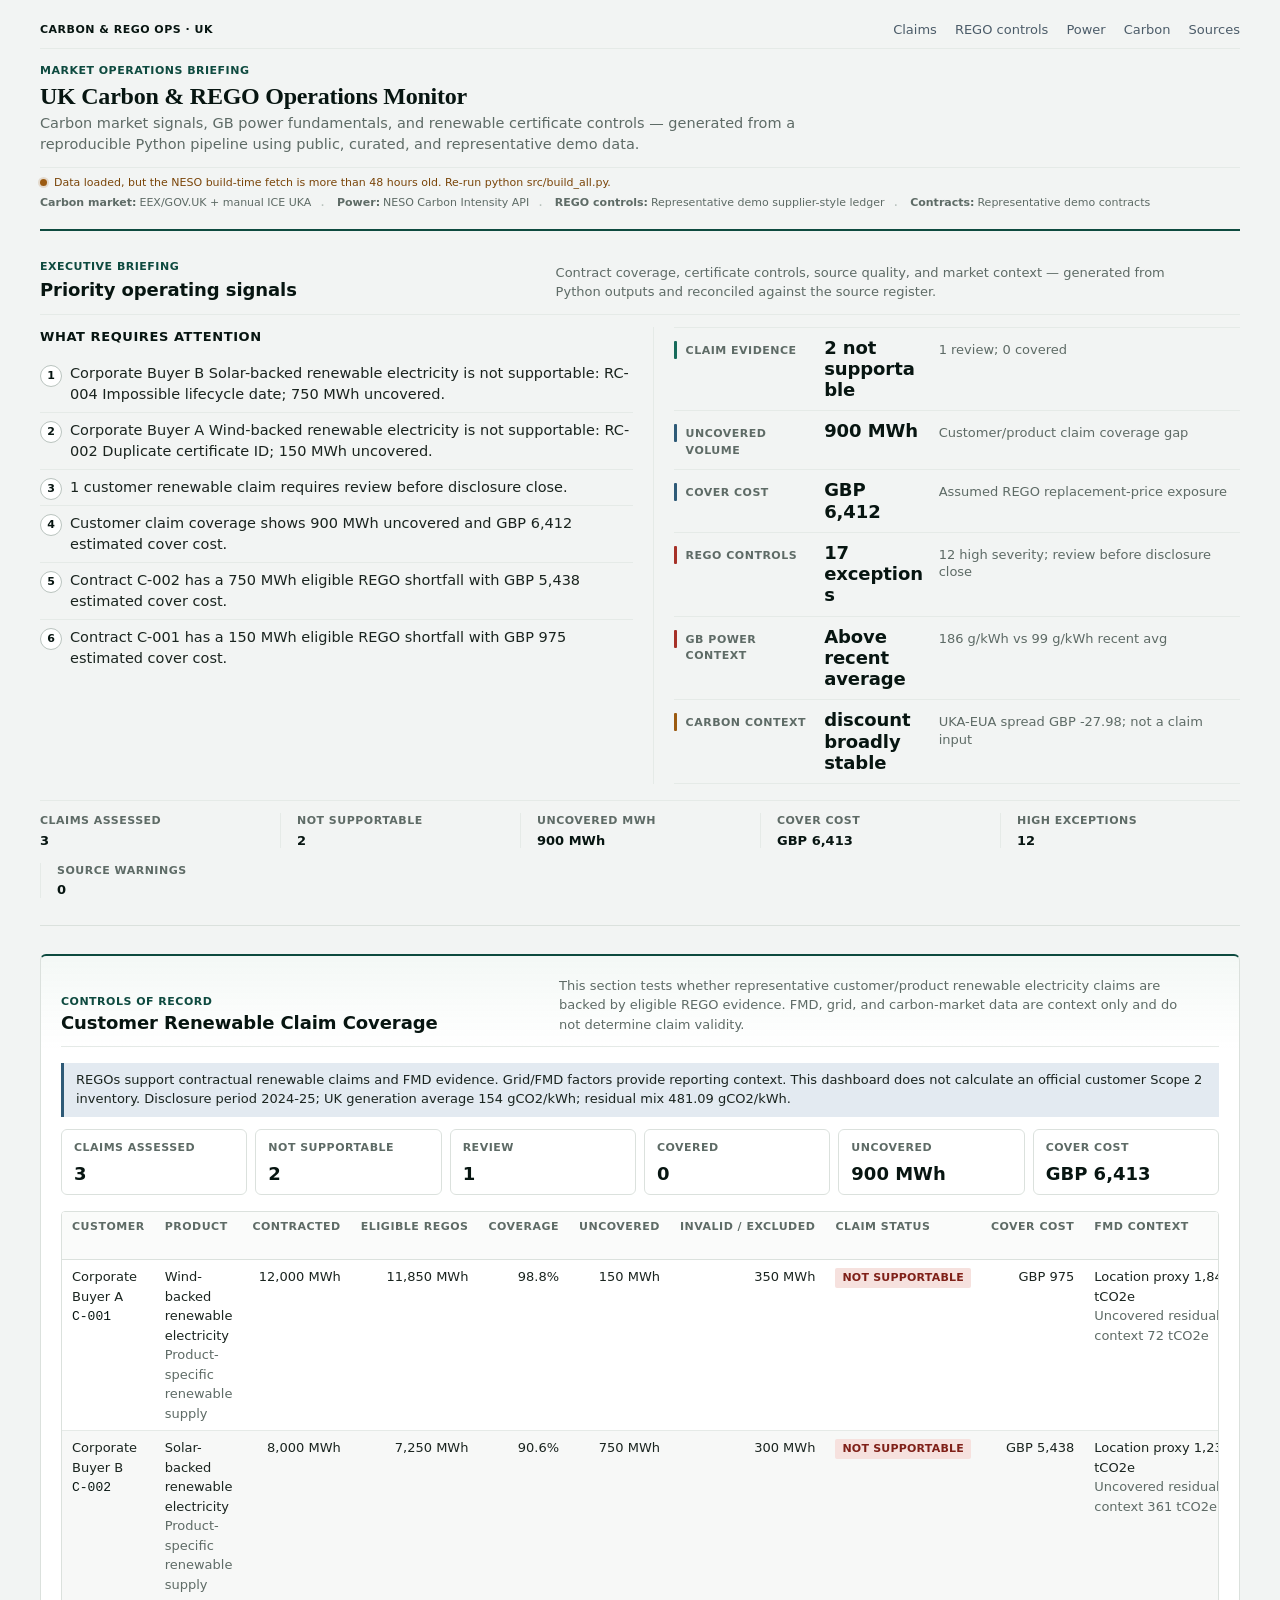
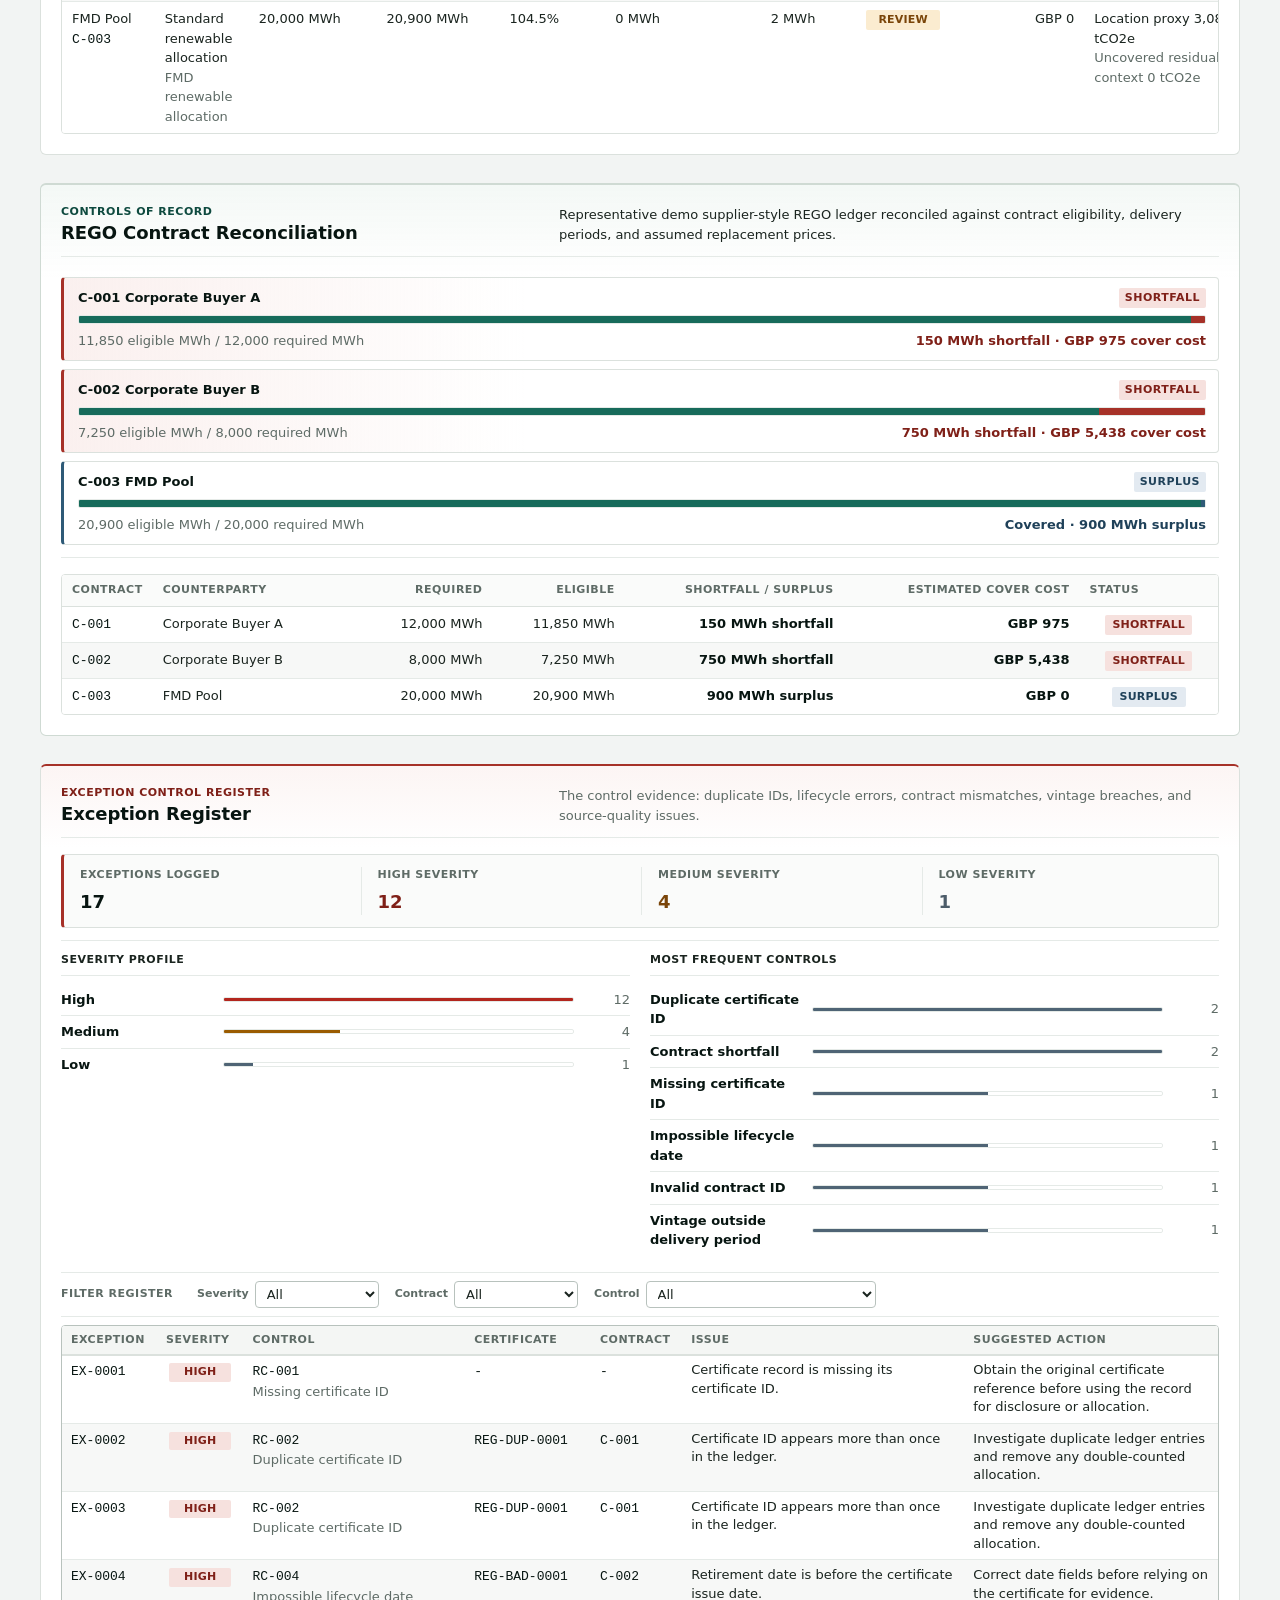
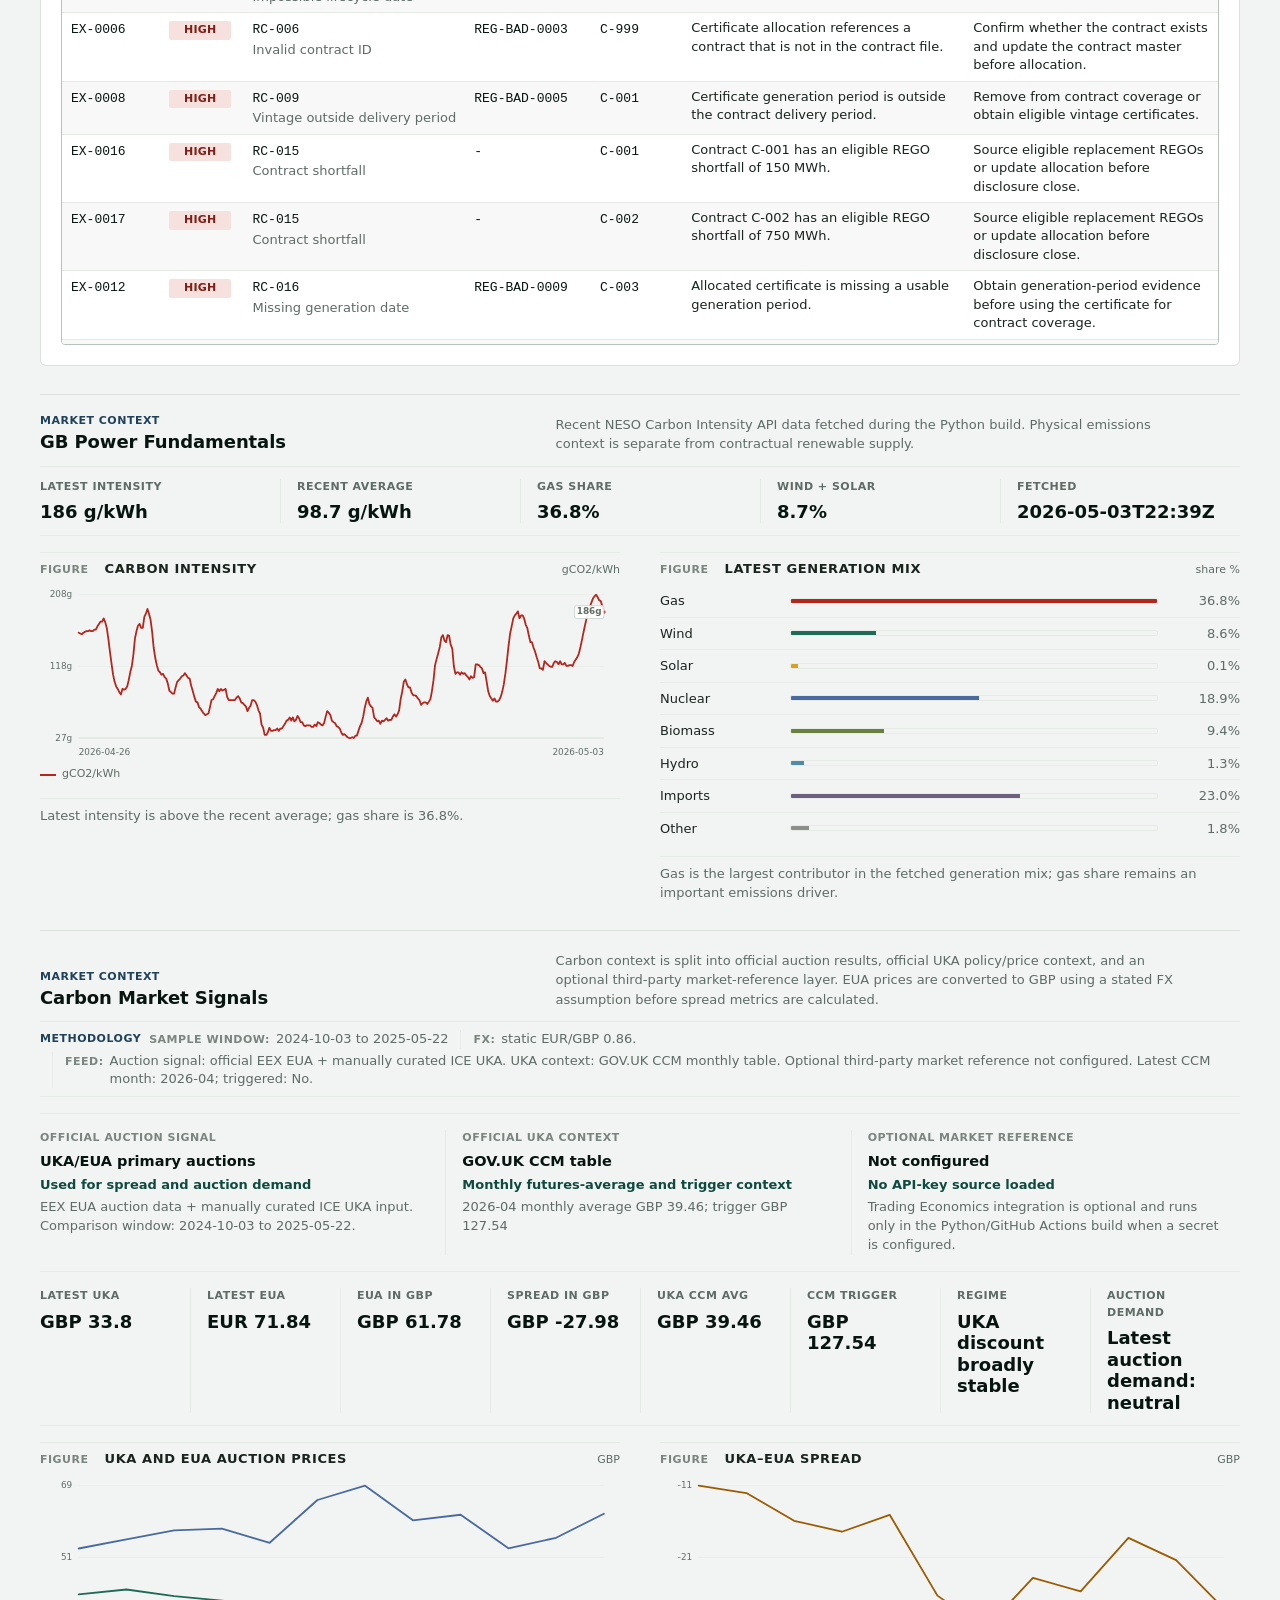
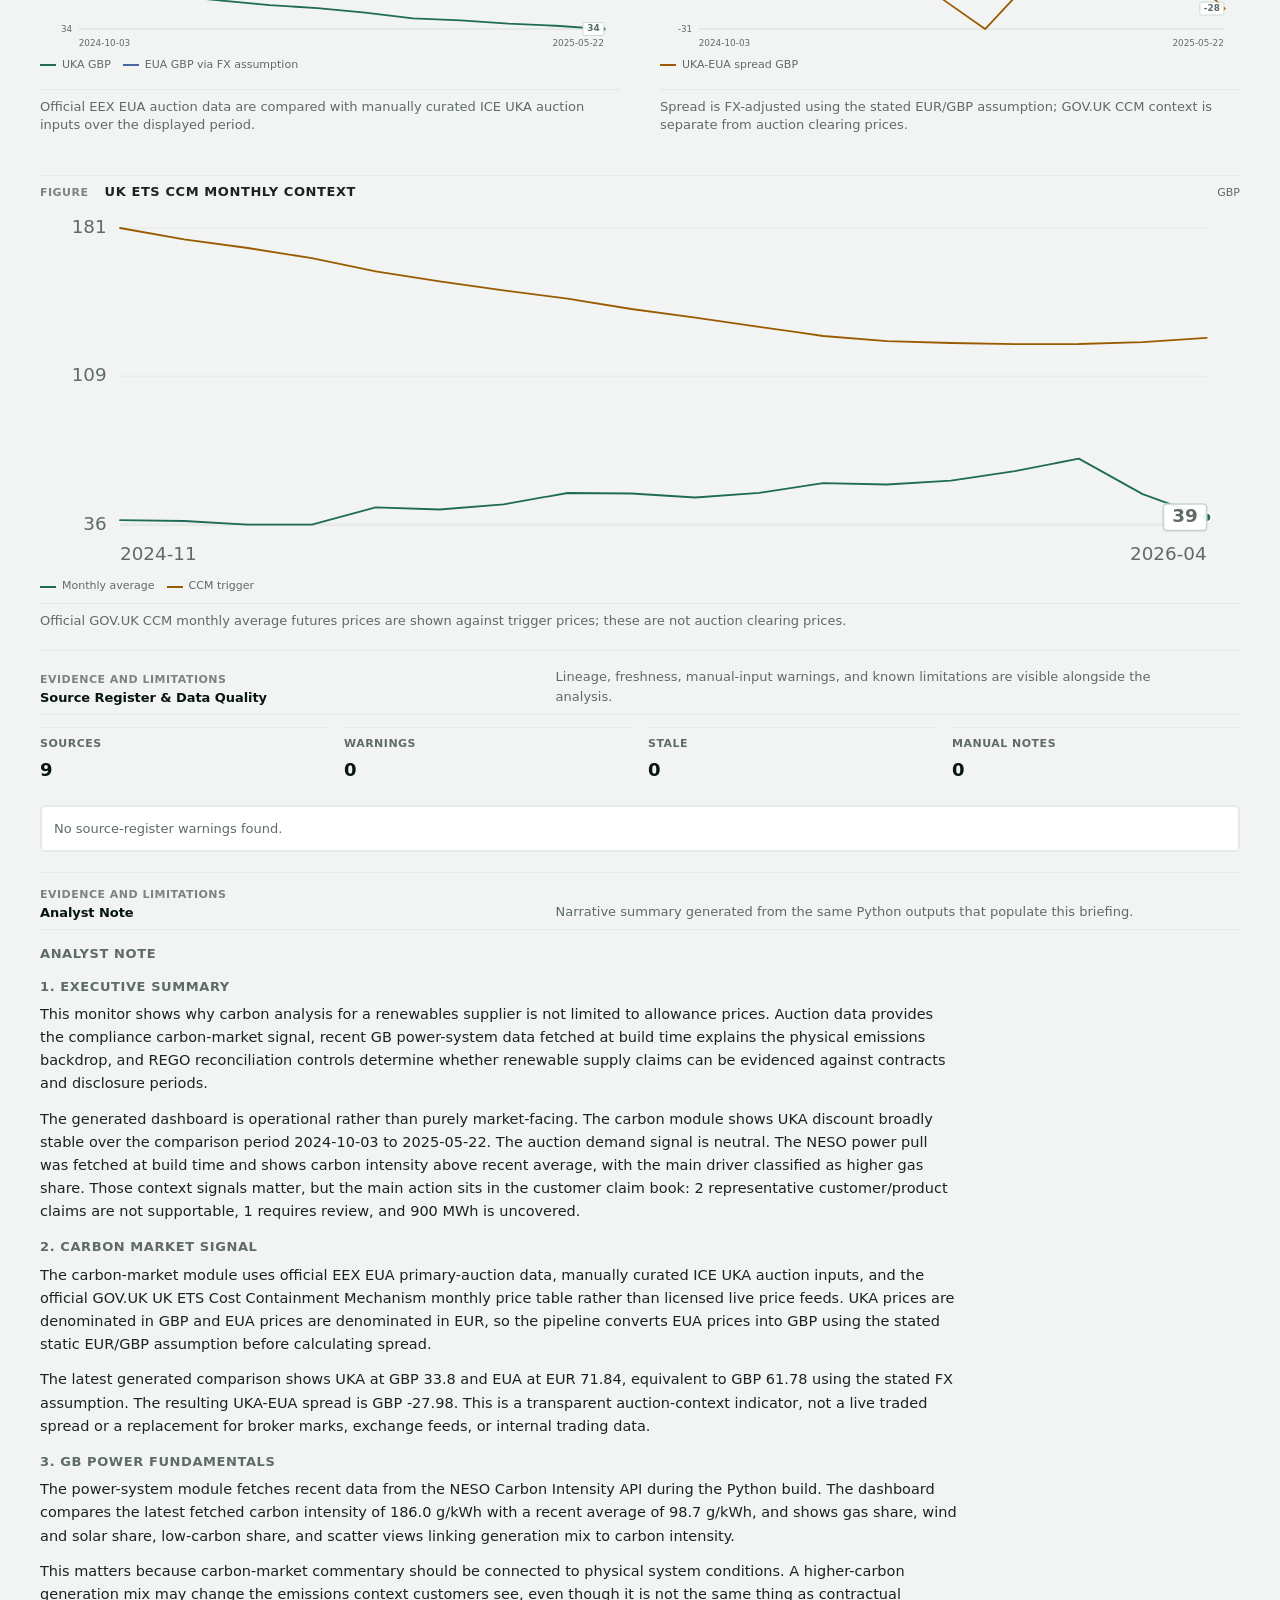
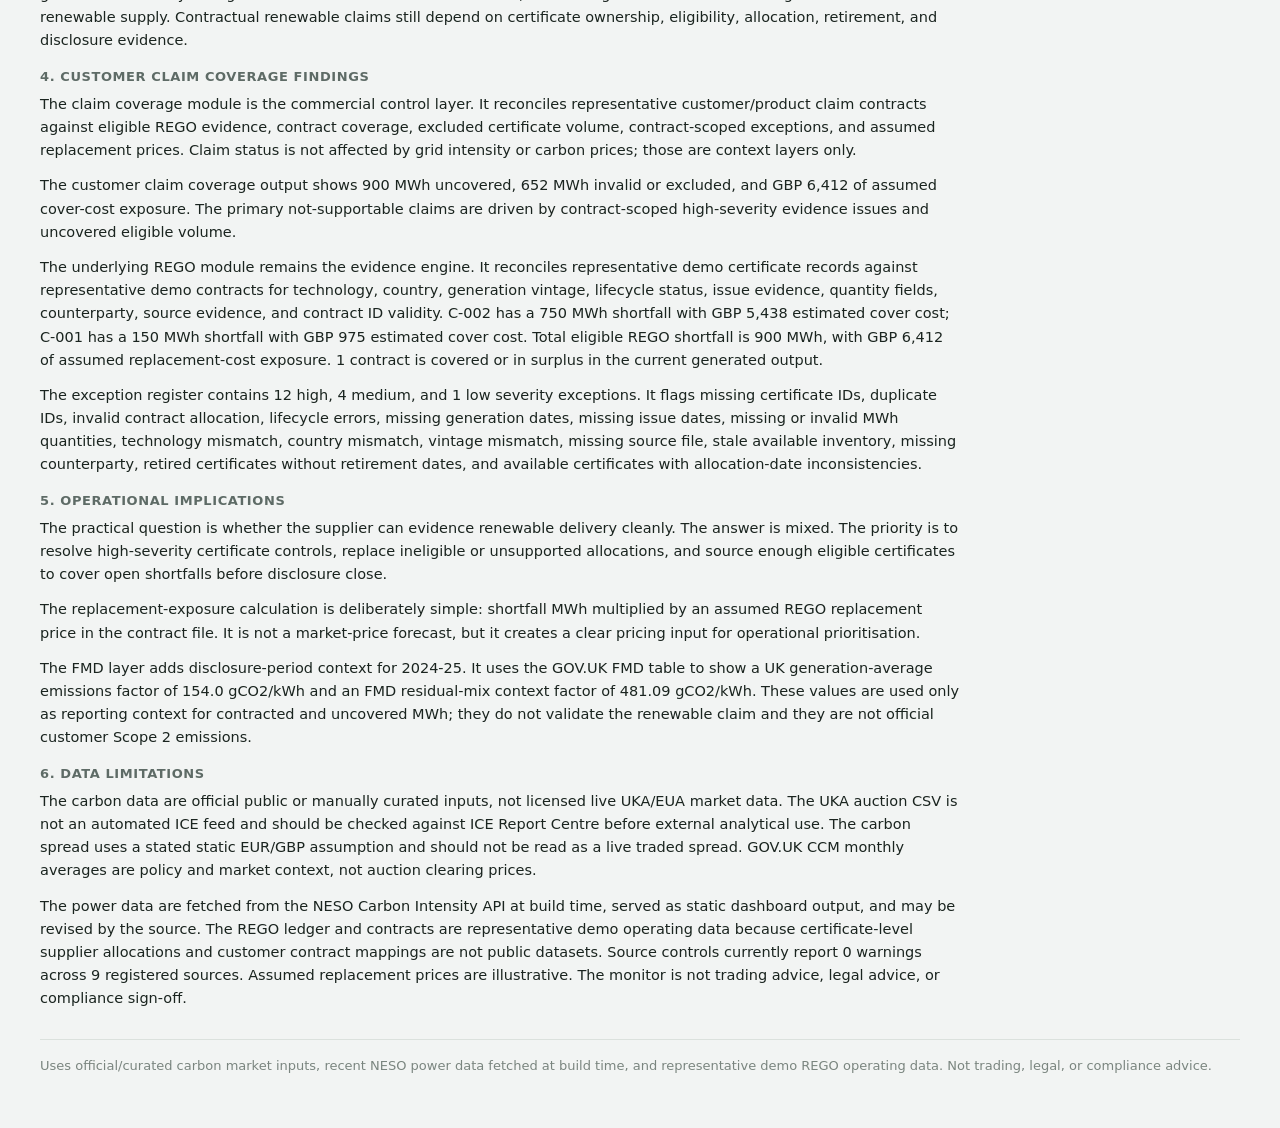
==== commit bbe94348: "Add customer claim coverage and FMD context" ====
--- a/index.html
+++ b/index.html
@@ -10,6 +10,7 @@
   <body>
     <header class="site-header">
       <nav class="top-links" aria-label="Project links">
+        <a href="#claims">Claims</a>
         <a href="#rego">REGO controls</a>
         <a href="#power">Power</a>
         <a href="#carbon">Carbon</a>
@@ -49,6 +50,16 @@
           <dl id="summary-cards" class="summary-grid"></dl>
         </div>
         <div id="executive-strip" class="executive-strip" aria-label="REGO exposure summary"></div>
+      </section>
+
+      <section id="claims" class="section section--ops section--claims" aria-labelledby="claims-heading">
+        <div class="section-heading">
+          <h2 id="claims-heading">Customer Renewable Claim Coverage</h2>
+          <p>This section tests whether representative customer/product renewable electricity claims are backed by eligible REGO evidence. FMD, grid, and carbon-market data are context only and do not determine claim validity.</p>
+        </div>
+        <p id="fmd-method-note" class="claim-context-note"></p>
+        <dl id="claim-summary" class="fact-row"></dl>
+        <div id="claim-coverage-table" class="table-wrap"></div>
       </section>
 
       <section id="rego" class="section section--ops" aria-labelledby="rego-heading">
--- a/assets/styles.css
+++ b/assets/styles.css
@@ -1092,6 +1092,47 @@
   white-space: nowrap;
 }
 
+#claim-coverage-table table {
+  min-width: 1180px;
+  font-variant-numeric: tabular-nums;
+}
+
+#claim-coverage-table th:nth-child(3),
+#claim-coverage-table th:nth-child(4),
+#claim-coverage-table th:nth-child(5),
+#claim-coverage-table th:nth-child(6),
+#claim-coverage-table th:nth-child(7),
+#claim-coverage-table th:nth-child(9),
+#claim-coverage-table td:nth-child(3),
+#claim-coverage-table td:nth-child(4),
+#claim-coverage-table td:nth-child(5),
+#claim-coverage-table td:nth-child(6),
+#claim-coverage-table td:nth-child(7),
+#claim-coverage-table td:nth-child(9) {
+  text-align: right;
+  white-space: nowrap;
+}
+
+#claim-coverage-table td:nth-child(8) {
+  text-align: center;
+  white-space: nowrap;
+}
+
+#claim-coverage-table td:nth-child(10) {
+  min-width: 180px;
+  font-variant-numeric: tabular-nums;
+}
+
+.claim-context-note {
+  margin: 0 0 var(--space-3);
+  padding: var(--space-2) var(--space-3);
+  border-left: 3px solid var(--blue);
+  background: var(--blue-soft);
+  color: var(--text);
+  font-size: var(--type-small);
+  line-height: 1.45;
+}
+
 #exception-table.table-wrap {
   max-height: 620px;
   border-color: var(--border-strong);
@@ -1423,6 +1464,11 @@
 .status-surplus   { background: var(--blue-soft);  color: var(--blue-dark); }
 .status-shortfall { background: var(--red-soft);   color: var(--red-dark); }
 .status-review    { background: var(--amber-soft); color: var(--amber-2); }
+.status-not-supportable {
+  min-width: 108px;
+  background: var(--red-soft);
+  color: var(--red-dark);
+}
 
 .muted {
   color: var(--muted);
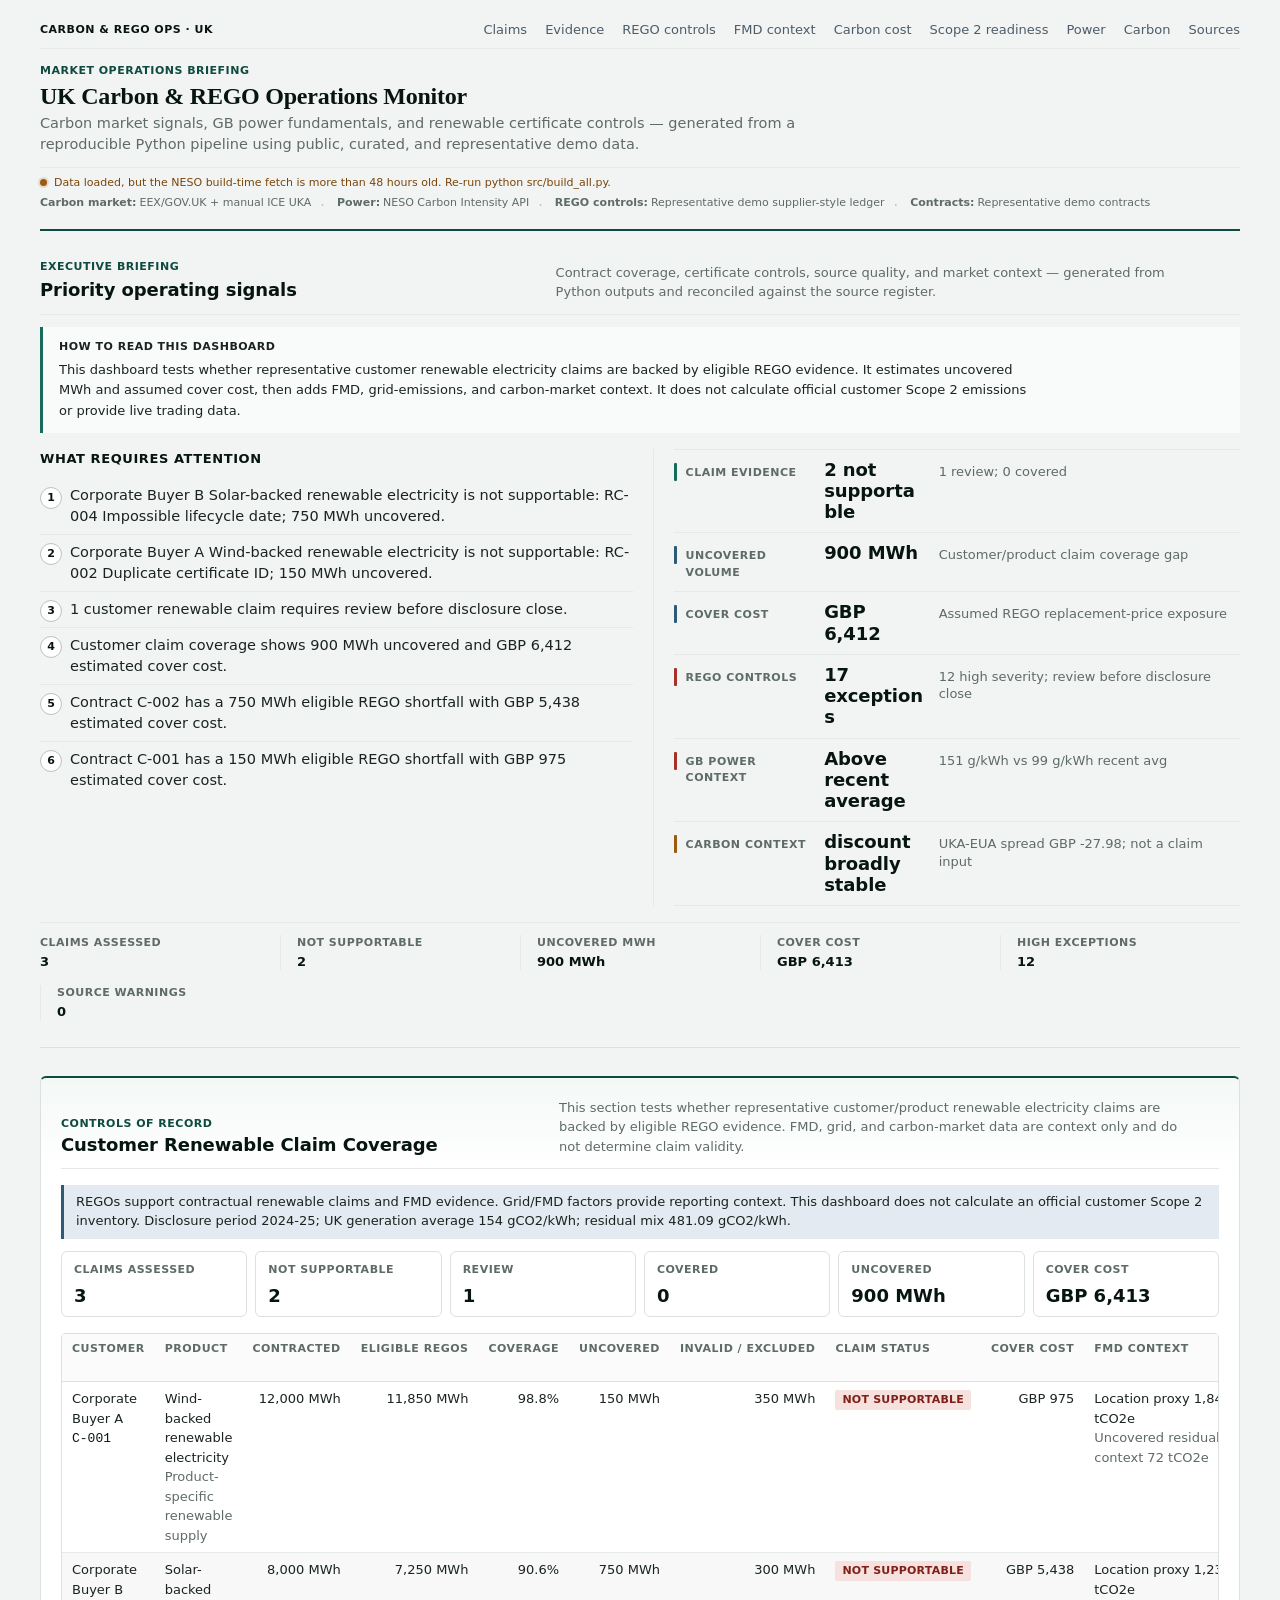
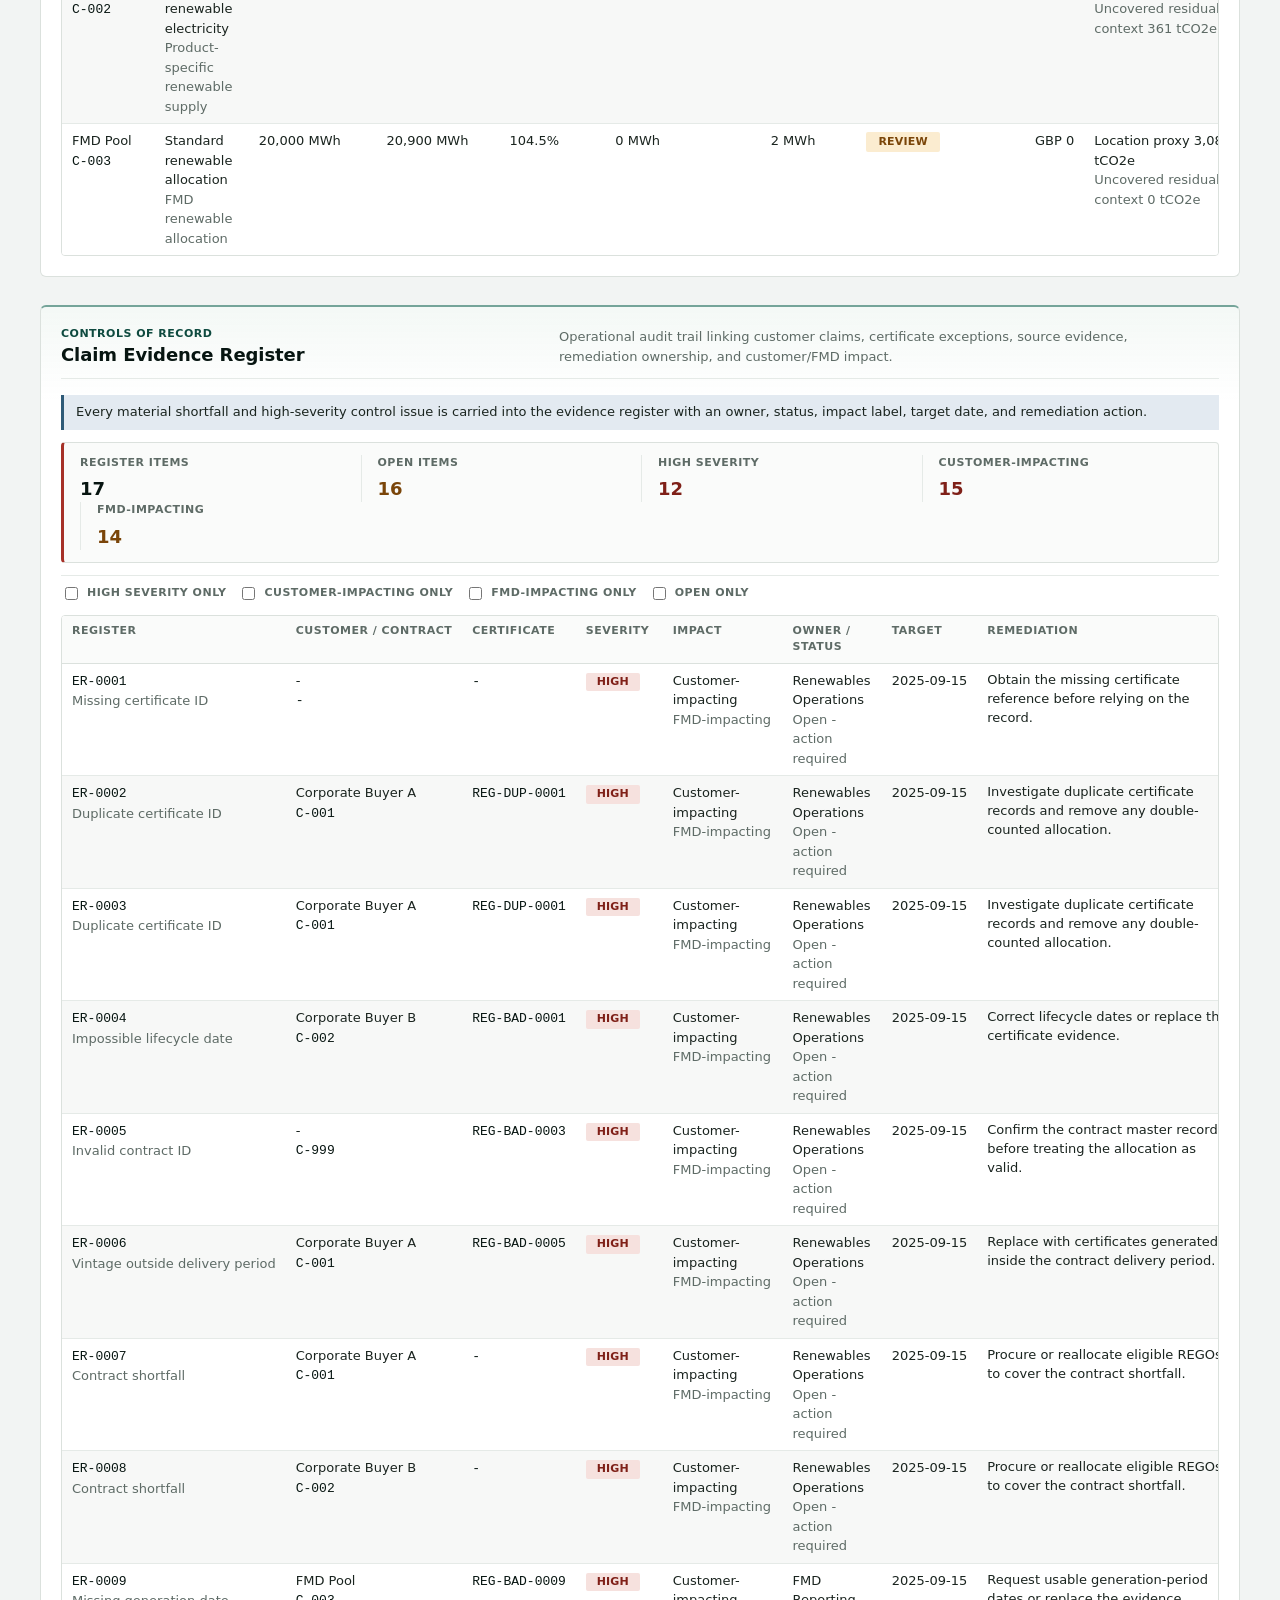
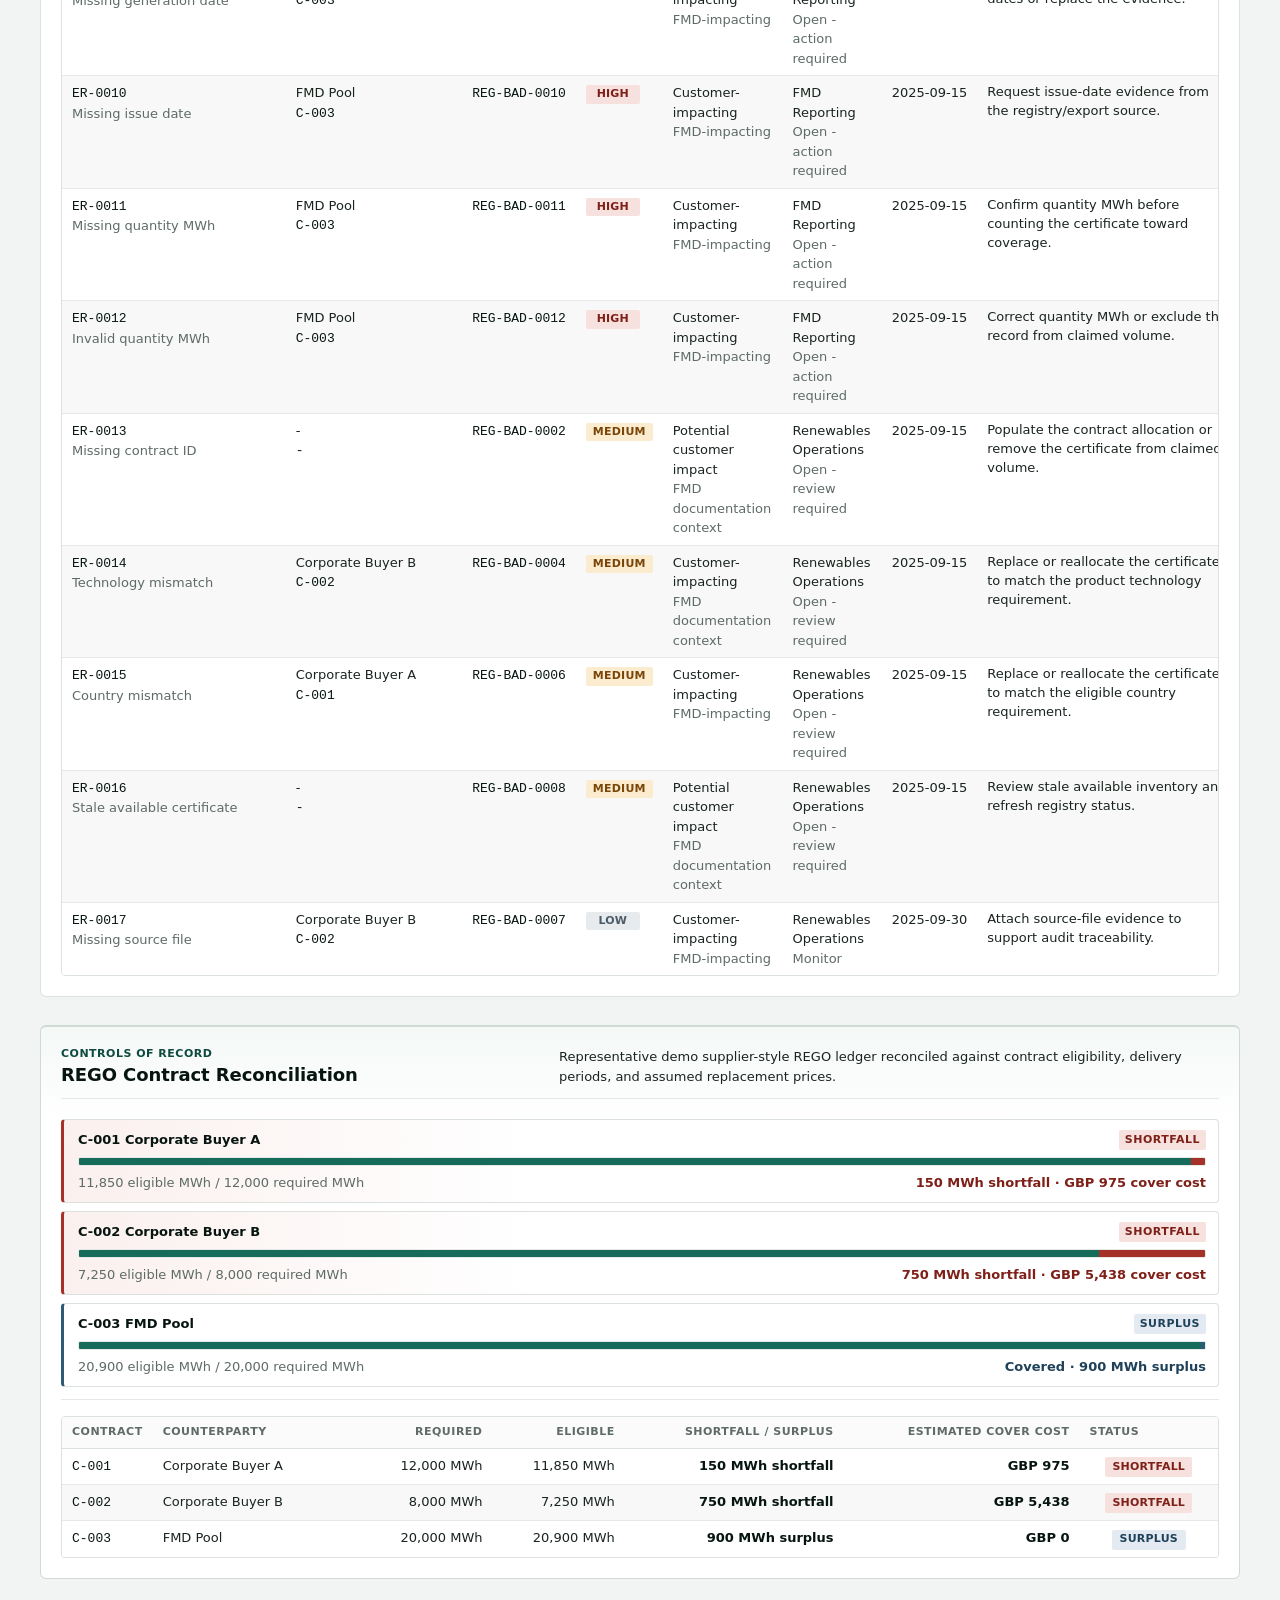
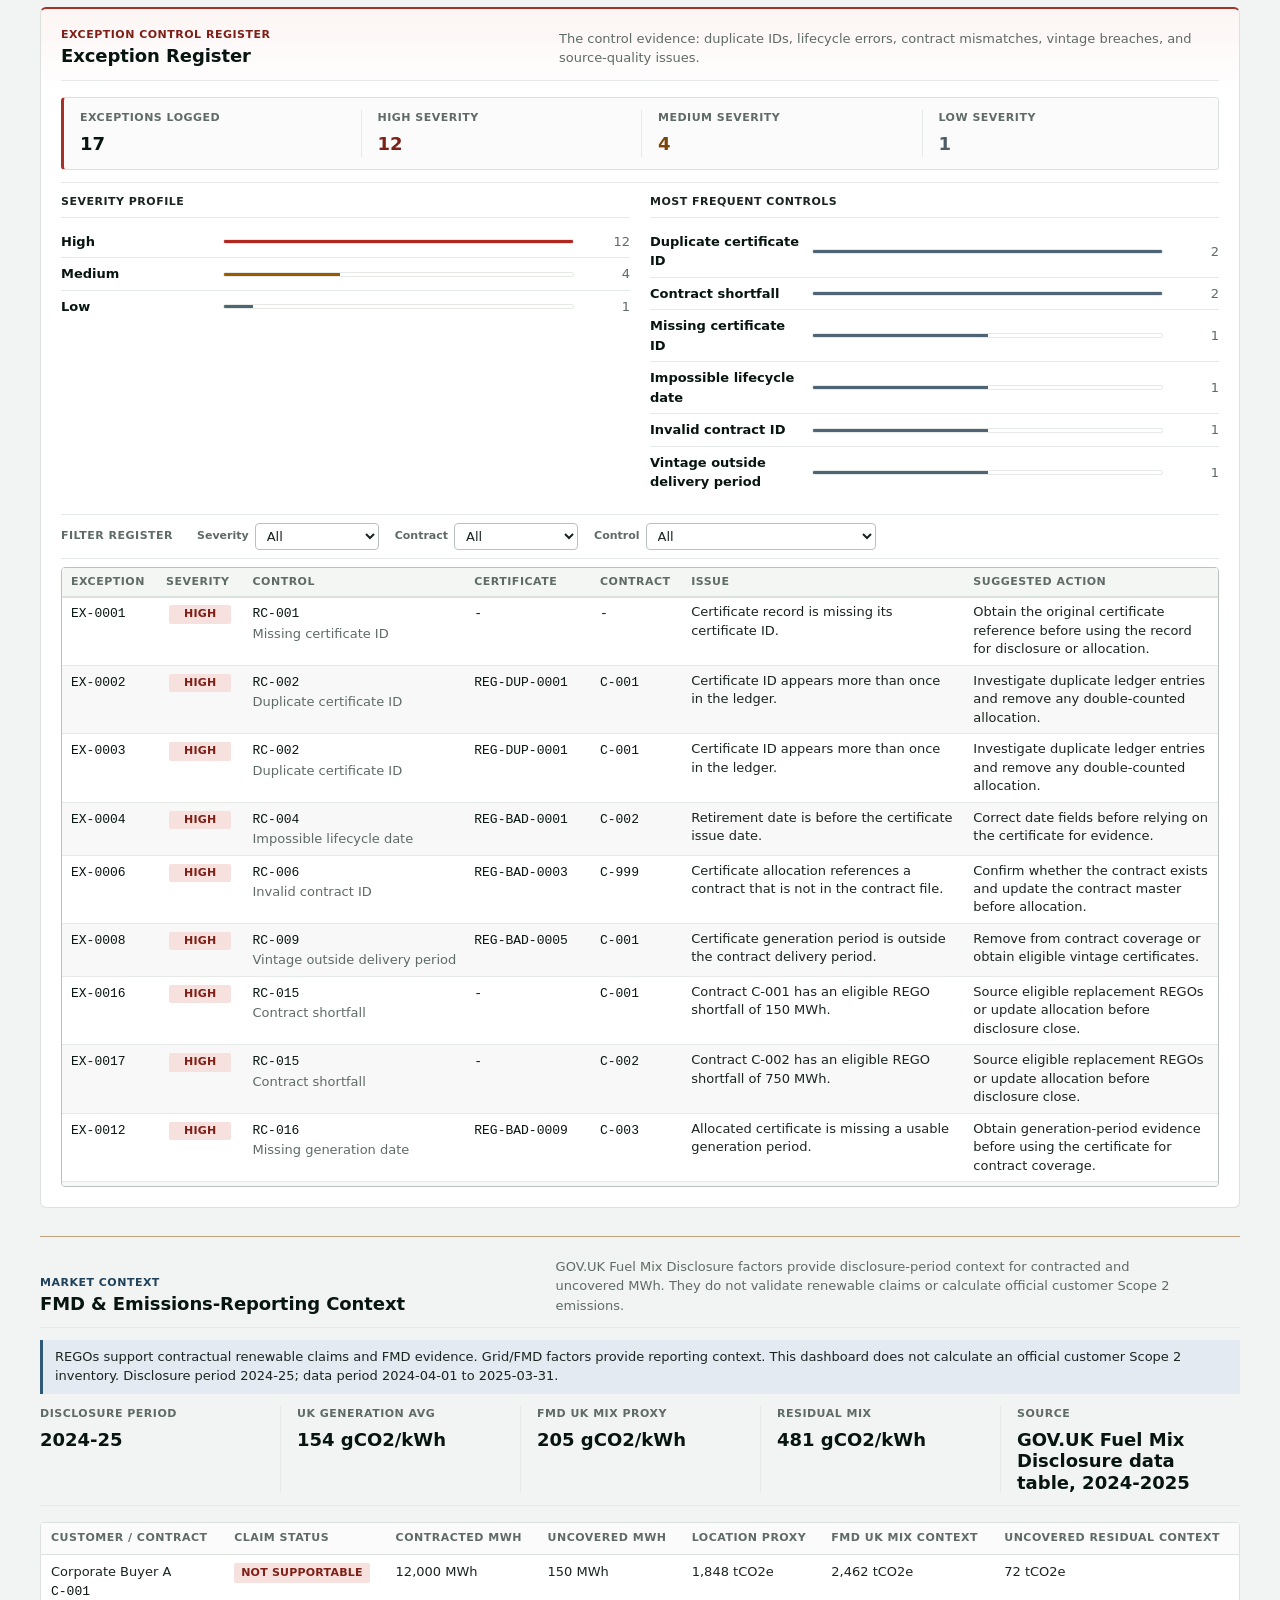
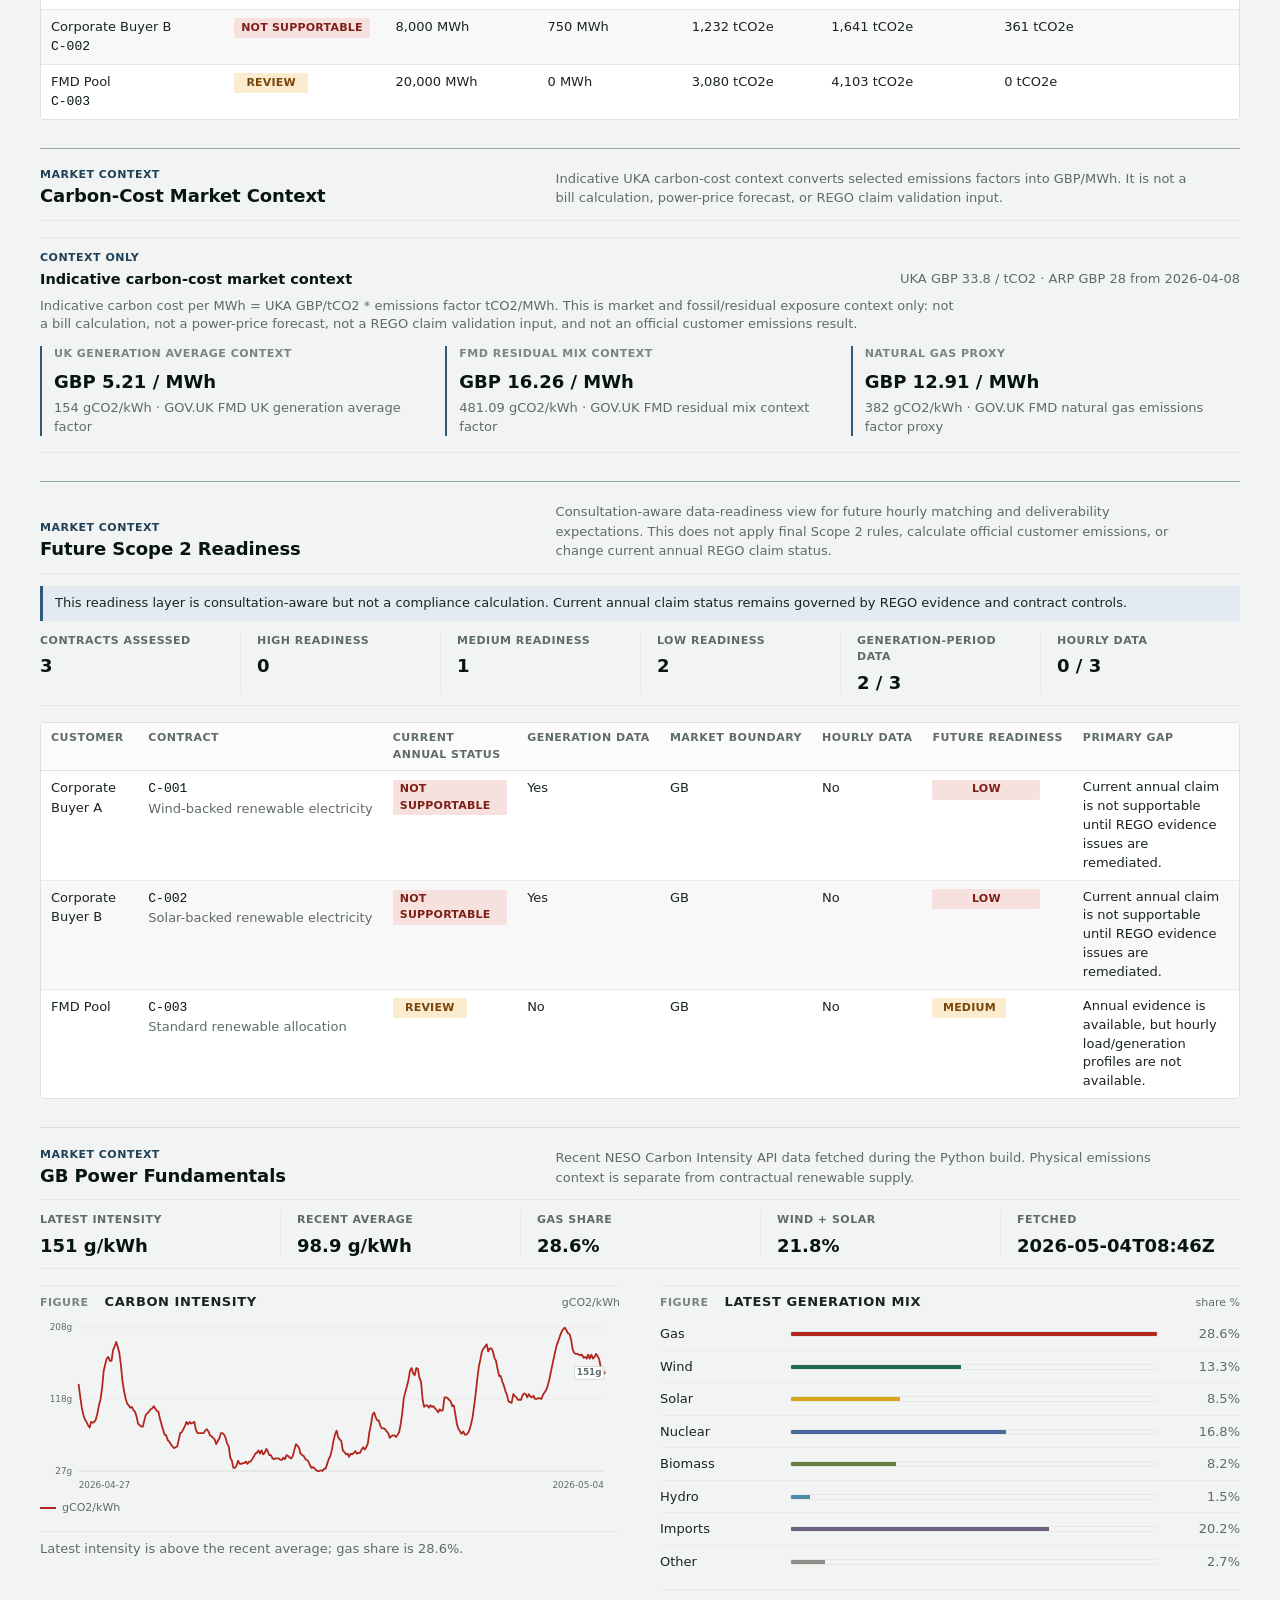
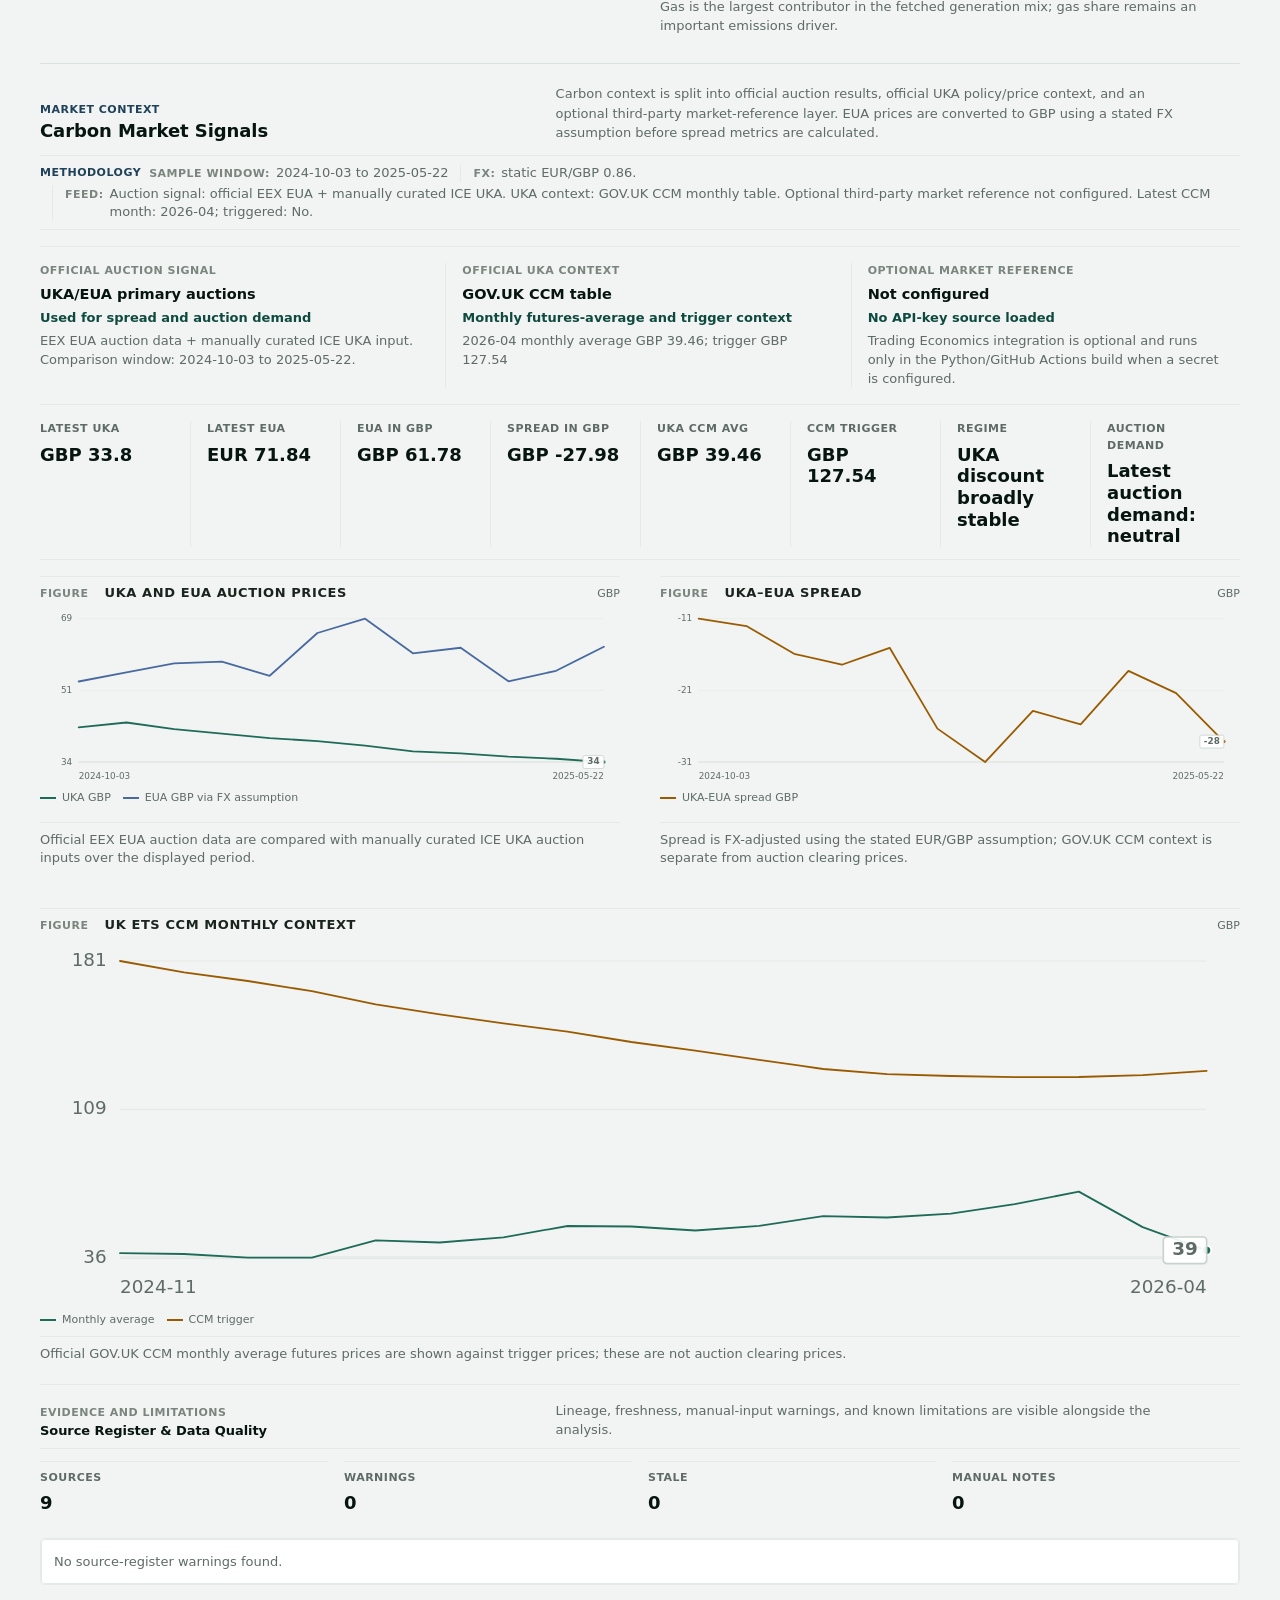
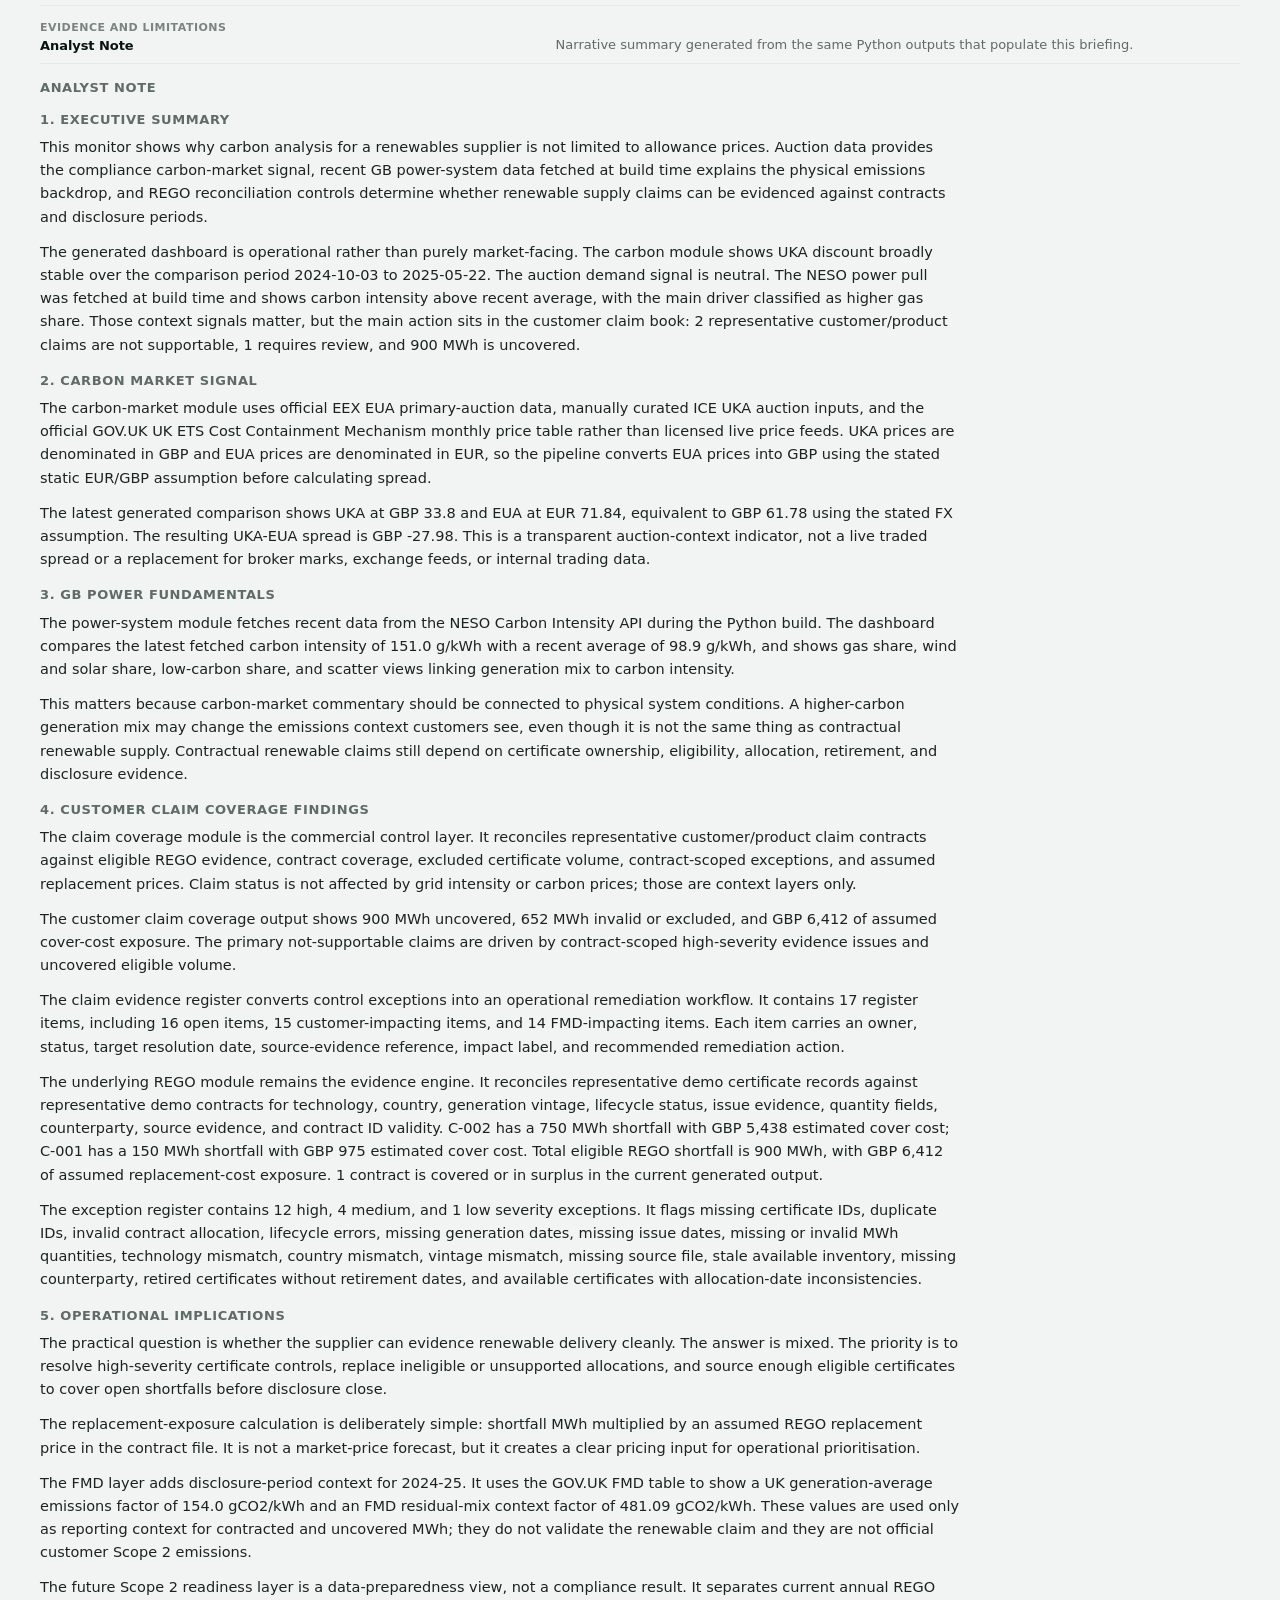
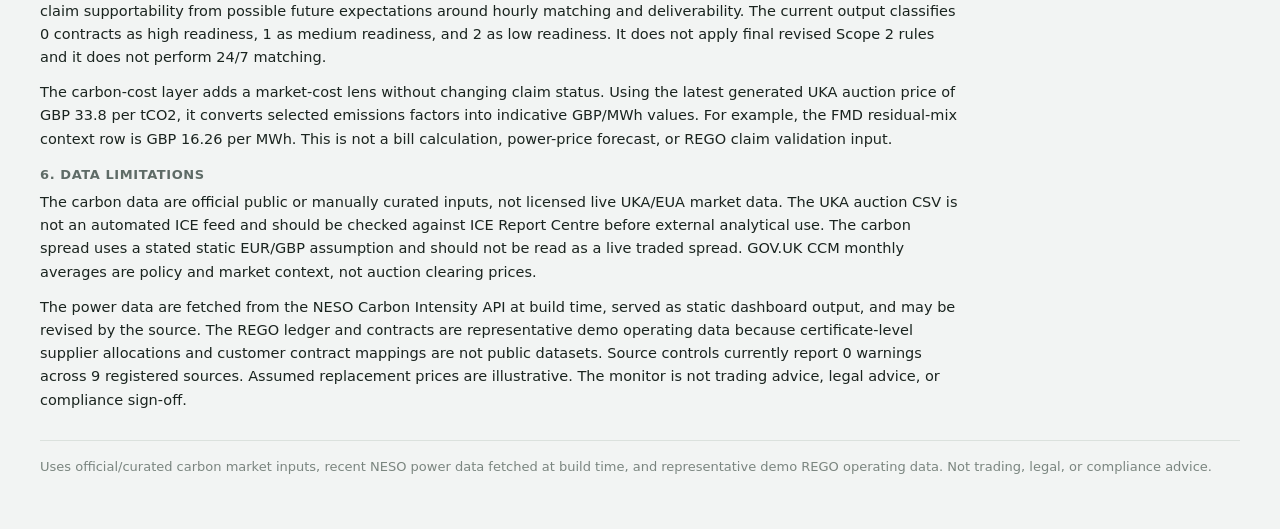
==== commit b97b5af1: "Add claim evidence and context layers" ====
--- a/index.html
+++ b/index.html
@@ -11,7 +11,11 @@
     <header class="site-header">
       <nav class="top-links" aria-label="Project links">
         <a href="#claims">Claims</a>
+        <a href="#evidence">Evidence</a>
         <a href="#rego">REGO controls</a>
+        <a href="#fmd">FMD context</a>
+        <a href="#carbon-cost">Carbon cost</a>
+        <a href="#scope2">Scope 2 readiness</a>
         <a href="#power">Power</a>
         <a href="#carbon">Carbon</a>
         <a href="#sources">Sources</a>
@@ -42,6 +46,10 @@
           </div>
           <p>Contract coverage, certificate controls, source quality, and market context &mdash; generated from Python outputs and reconciled against the source register.</p>
         </div>
+        <aside class="read-guide" aria-label="How to read this dashboard">
+          <p class="eyebrow">How to read this dashboard</p>
+          <p>This dashboard tests whether representative customer renewable electricity claims are backed by eligible REGO evidence. It estimates uncovered MWh and assumed cover cost, then adds FMD, grid-emissions, and carbon-market context. It does not calculate official customer Scope 2 emissions or provide live trading data.</p>
+        </aside>
         <div class="hero-grid">
           <div class="attention-panel">
             <h2 id="attention-heading">What requires attention</h2>
@@ -60,6 +68,22 @@
         <p id="fmd-method-note" class="claim-context-note"></p>
         <dl id="claim-summary" class="fact-row"></dl>
         <div id="claim-coverage-table" class="table-wrap"></div>
+      </section>
+
+      <section id="evidence" class="section section--ops section--evidence-register" aria-labelledby="evidence-heading">
+        <div class="section-heading">
+          <h2 id="evidence-heading">Claim Evidence Register</h2>
+          <p>Operational audit trail linking customer claims, certificate exceptions, source evidence, remediation ownership, and customer/FMD impact.</p>
+        </div>
+        <p id="evidence-method-note" class="claim-context-note"></p>
+        <dl id="evidence-summary" class="register-summary" aria-label="Claim evidence register summary"></dl>
+        <div class="filters filters--evidence" aria-label="Claim evidence filters">
+          <label><input id="evidence-high-filter" type="checkbox"> High severity only</label>
+          <label><input id="evidence-customer-filter" type="checkbox"> Customer-impacting only</label>
+          <label><input id="evidence-fmd-filter" type="checkbox"> FMD-impacting only</label>
+          <label><input id="evidence-open-filter" type="checkbox"> Open only</label>
+        </div>
+        <div id="claim-evidence-table" class="table-wrap"></div>
       </section>
 
       <section id="rego" class="section section--ops" aria-labelledby="rego-heading">
@@ -86,6 +110,34 @@
         <div id="exception-table" class="table-wrap"></div>
       </section>
 
+      <section id="fmd" class="section section--context section--fmd" aria-labelledby="fmd-heading">
+        <div class="section-heading">
+          <h2 id="fmd-heading">FMD &amp; Emissions-Reporting Context</h2>
+          <p>GOV.UK Fuel Mix Disclosure factors provide disclosure-period context for contracted and uncovered MWh. They do not validate renewable claims or calculate official customer Scope 2 emissions.</p>
+        </div>
+        <p id="fmd-context-note" class="claim-context-note"></p>
+        <dl id="fmd-summary" class="fact-row"></dl>
+        <div id="fmd-context-table" class="table-wrap"></div>
+      </section>
+
+      <section id="carbon-cost" class="section section--context section--carbon-cost" aria-labelledby="carbon-cost-heading">
+        <div class="section-heading">
+          <h2 id="carbon-cost-heading">Carbon-Cost Market Context</h2>
+          <p>Indicative UKA carbon-cost context converts selected emissions factors into GBP/MWh. It is not a bill calculation, power-price forecast, or REGO claim validation input.</p>
+        </div>
+        <div id="carbon-cost-context" class="carbon-cost-context" aria-label="Indicative carbon-cost context"></div>
+      </section>
+
+      <section id="scope2" class="section section--context section--scope2" aria-labelledby="scope2-heading">
+        <div class="section-heading">
+          <h2 id="scope2-heading">Future Scope 2 Readiness</h2>
+          <p>Consultation-aware data-readiness view for future hourly matching and deliverability expectations. This does not apply final Scope 2 rules, calculate official customer emissions, or change current annual REGO claim status.</p>
+        </div>
+        <p id="scope2-method-note" class="claim-context-note"></p>
+        <dl id="scope2-summary" class="fact-row"></dl>
+        <div id="scope2-readiness-table" class="table-wrap"></div>
+      </section>
+
       <section id="power" class="section section--context" aria-labelledby="power-heading">
         <div class="section-heading">
           <h2 id="power-heading">GB Power Fundamentals</h2>
--- a/assets/styles.css
+++ b/assets/styles.css
@@ -517,6 +517,26 @@
   line-height: 1.15;
 }
 
+.read-guide {
+  margin: var(--space-3) 0 var(--space-4);
+  padding: var(--space-3) var(--space-4);
+  border-left: 3px solid var(--green);
+  background: color-mix(in srgb, var(--surface) 76%, var(--green-soft));
+}
+
+.read-guide .eyebrow {
+  margin-bottom: 5px;
+  color: var(--green-ink);
+}
+
+.read-guide p:last-child {
+  max-width: 980px;
+  margin: 0;
+  color: var(--text-muted);
+  font-size: var(--type-small);
+  line-height: 1.55;
+}
+
 /* ================================================================
    Sections (detail tier)
    ================================================================ */
@@ -770,6 +790,82 @@
 
 .carbon-visual-grid .figure-wide {
   grid-column: 1 / -1;
+}
+
+.carbon-cost-context {
+  margin: var(--space-4) 0;
+  padding: var(--space-3) 0 var(--space-4);
+  border-top: 1px solid var(--rule);
+  border-bottom: 1px solid var(--rule);
+}
+
+.carbon-cost-header {
+  display: flex;
+  justify-content: space-between;
+  gap: var(--space-4);
+  align-items: end;
+  margin-bottom: var(--space-2);
+}
+
+.carbon-cost-header p {
+  margin: 0 0 4px;
+  color: var(--blue-dark);
+  font-size: var(--type-meta);
+  font-weight: 750;
+  letter-spacing: var(--tracking-label);
+  text-transform: uppercase;
+}
+
+.carbon-cost-header h3 {
+  margin: 0;
+  font-family: var(--font-sans);
+  font-size: var(--type-body);
+}
+
+.carbon-cost-header span,
+.carbon-cost-note,
+.carbon-cost-card span {
+  color: var(--muted);
+  font-size: var(--type-small);
+  line-height: 1.45;
+}
+
+.carbon-cost-note {
+  max-width: 920px;
+  margin: 0 0 var(--space-3);
+}
+
+.carbon-cost-grid {
+  display: grid;
+  grid-template-columns: repeat(3, minmax(0, 1fr));
+  gap: var(--space-4);
+}
+
+.carbon-cost-card {
+  min-width: 0;
+  padding-left: var(--space-3);
+  border-left: 2px solid var(--blue);
+}
+
+.carbon-cost-card p {
+  margin: 0 0 5px;
+  color: var(--muted-2);
+  font-size: var(--type-meta);
+  font-weight: 700;
+  letter-spacing: var(--tracking-label);
+  text-transform: uppercase;
+}
+
+.carbon-cost-card strong {
+  display: block;
+  margin-bottom: 4px;
+  color: var(--text-strong);
+  font-size: var(--type-value);
+  font-variant-numeric: tabular-nums;
+}
+
+.carbon-cost-card span {
+  display: block;
 }
 
 .section--evidence .fact {
@@ -1129,6 +1225,103 @@
   border-left: 3px solid var(--blue);
   background: var(--blue-soft);
   color: var(--text);
+  font-size: var(--type-small);
+  line-height: 1.45;
+}
+
+.section--scope2 {
+  border-top-color: color-mix(in srgb, var(--blue) 42%, var(--border));
+}
+
+.section--fmd {
+  border-top-color: color-mix(in srgb, var(--amber) 46%, var(--border));
+}
+
+.section--carbon-cost {
+  border-top-color: color-mix(in srgb, var(--slate) 42%, var(--border));
+}
+
+.section--evidence-register {
+  border-top-color: color-mix(in srgb, var(--green) 52%, var(--border));
+}
+
+.filters--evidence {
+  justify-content: flex-start;
+}
+
+.filters--evidence label {
+  display: inline-flex;
+  align-items: center;
+  gap: 6px;
+}
+
+.filters--evidence input {
+  accent-color: var(--green);
+}
+
+#claim-evidence-table table {
+  min-width: 1180px;
+}
+
+#claim-evidence-table th:nth-child(1),
+#claim-evidence-table td:nth-child(1),
+#claim-evidence-table th:nth-child(2),
+#claim-evidence-table td:nth-child(2),
+#claim-evidence-table th:nth-child(3),
+#claim-evidence-table td:nth-child(3),
+#claim-evidence-table th:nth-child(4),
+#claim-evidence-table td:nth-child(4),
+#claim-evidence-table th:nth-child(7),
+#claim-evidence-table td:nth-child(7) {
+  white-space: nowrap;
+}
+
+#claim-evidence-table td:nth-child(8) {
+  min-width: 260px;
+  color: var(--text);
+  line-height: 1.45;
+}
+
+#fmd-context-table table {
+  min-width: 1040px;
+}
+
+#fmd-context-table th:nth-child(1),
+#fmd-context-table td:nth-child(1),
+#fmd-context-table th:nth-child(2),
+#fmd-context-table td:nth-child(2),
+#fmd-context-table th:nth-child(3),
+#fmd-context-table td:nth-child(3),
+#fmd-context-table th:nth-child(4),
+#fmd-context-table td:nth-child(4),
+#fmd-context-table th:nth-child(5),
+#fmd-context-table td:nth-child(5),
+#fmd-context-table th:nth-child(6),
+#fmd-context-table td:nth-child(6),
+#fmd-context-table th:nth-child(7),
+#fmd-context-table td:nth-child(7) {
+  white-space: nowrap;
+}
+
+#scope2-readiness-table table {
+  min-width: 980px;
+}
+
+#scope2-readiness-table th:nth-child(2),
+#scope2-readiness-table td:nth-child(2),
+#scope2-readiness-table th:nth-child(4),
+#scope2-readiness-table td:nth-child(4),
+#scope2-readiness-table th:nth-child(5),
+#scope2-readiness-table td:nth-child(5),
+#scope2-readiness-table th:nth-child(6),
+#scope2-readiness-table td:nth-child(6),
+#scope2-readiness-table th:nth-child(7),
+#scope2-readiness-table td:nth-child(7) {
+  white-space: nowrap;
+}
+
+#scope2-readiness-table td:nth-child(8) {
+  color: var(--text-muted);
   font-size: var(--type-small);
   line-height: 1.45;
 }
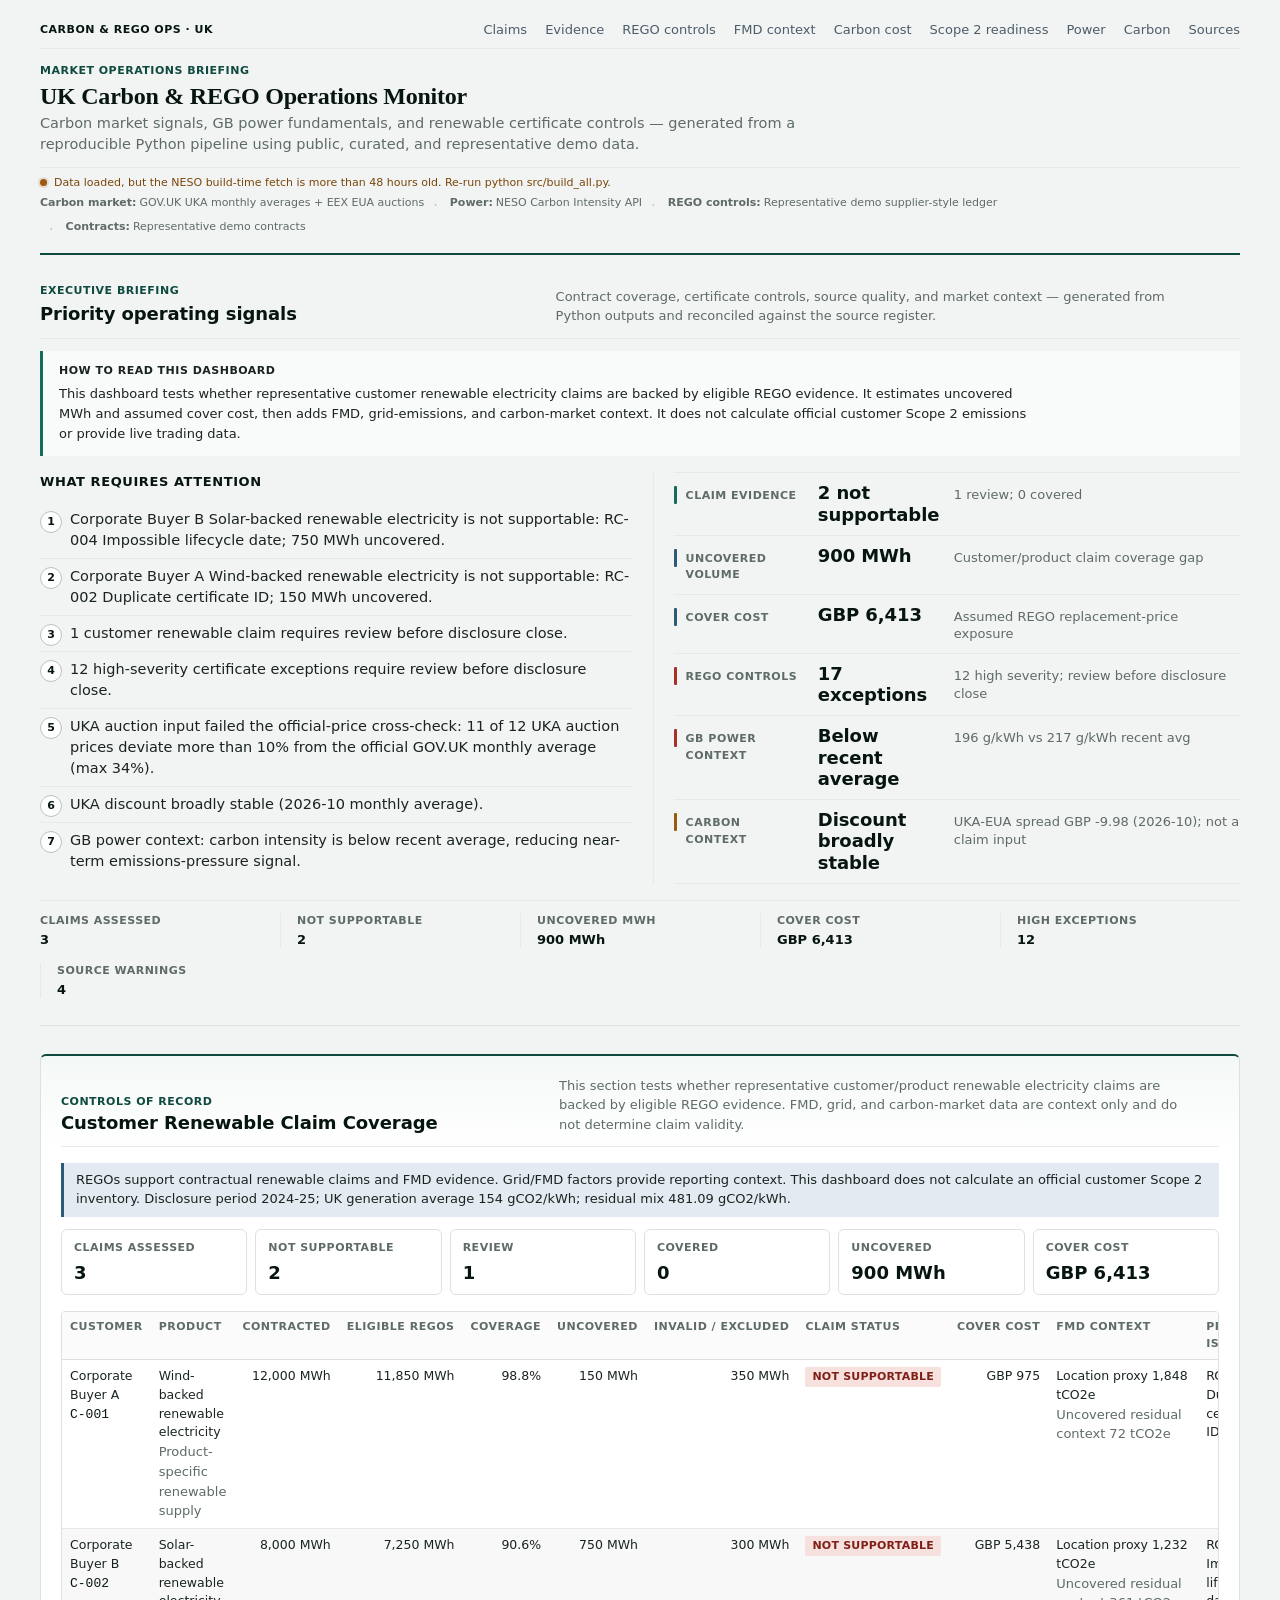
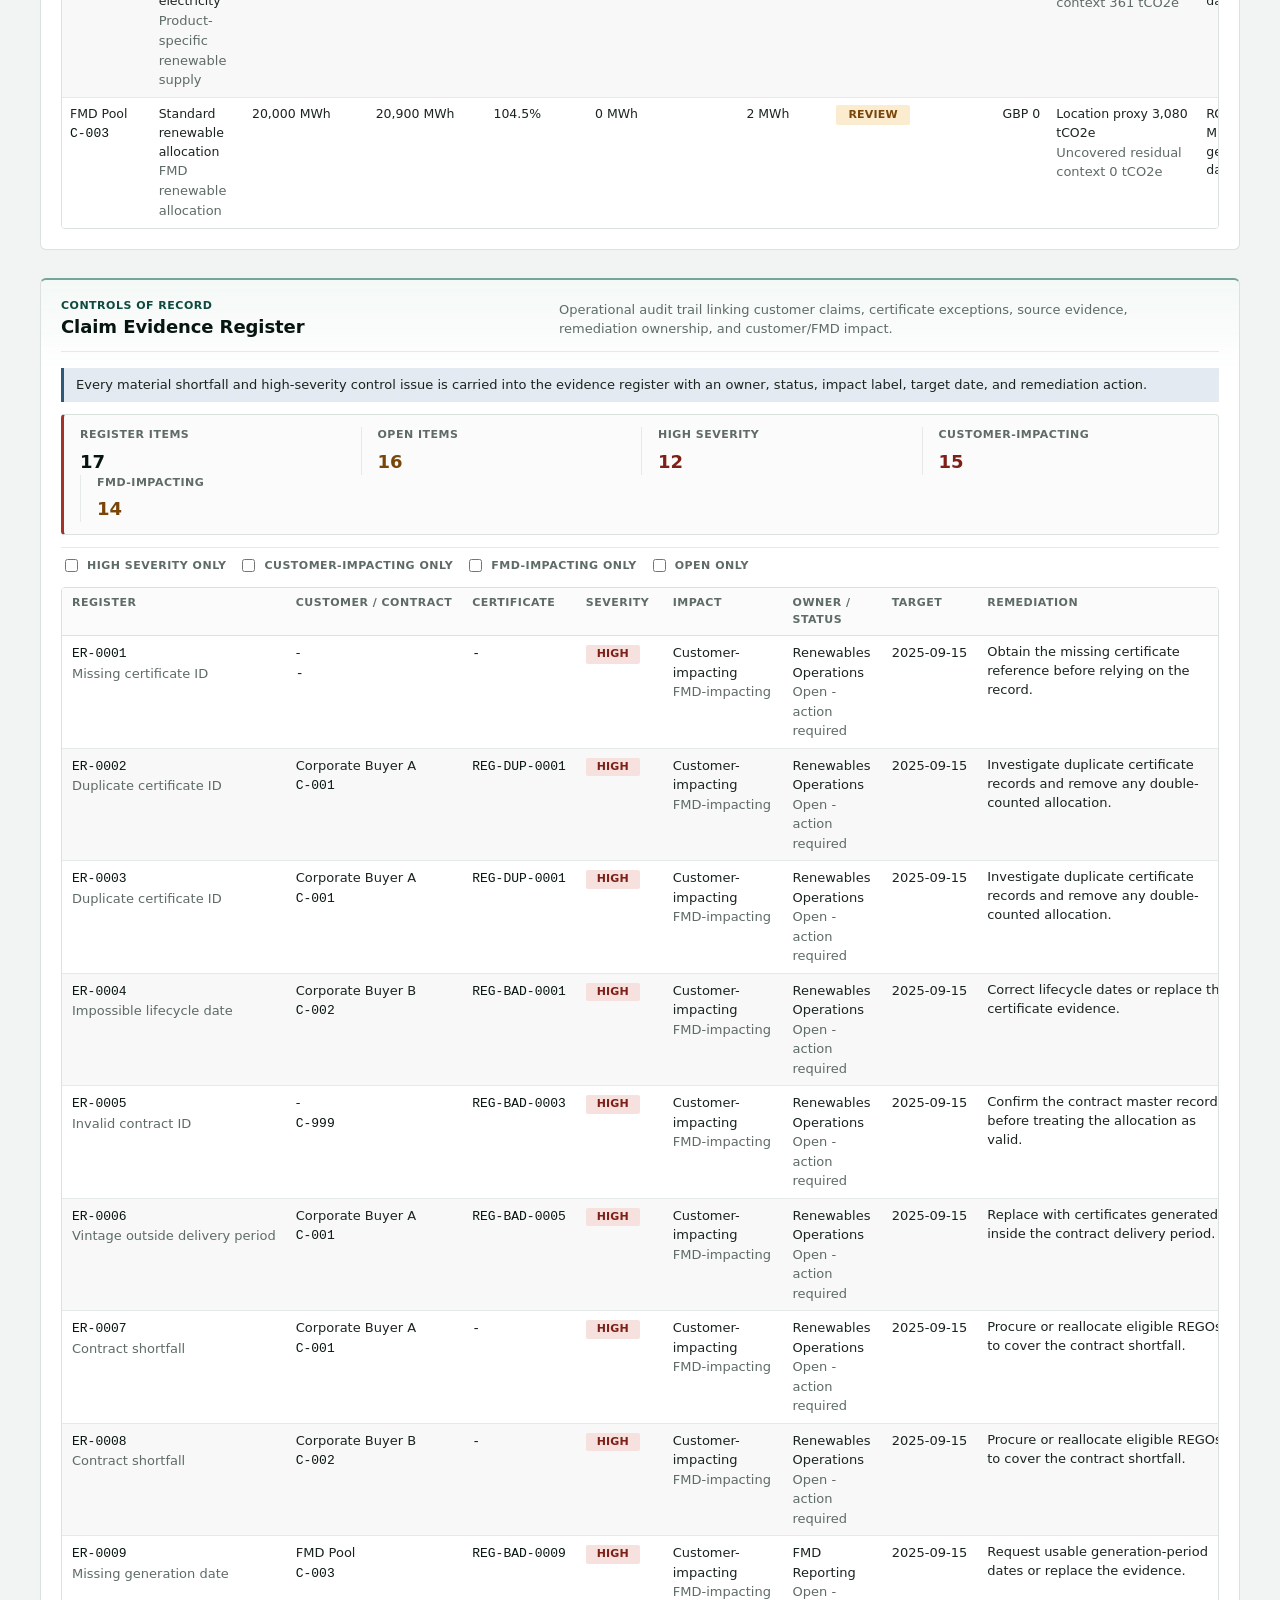
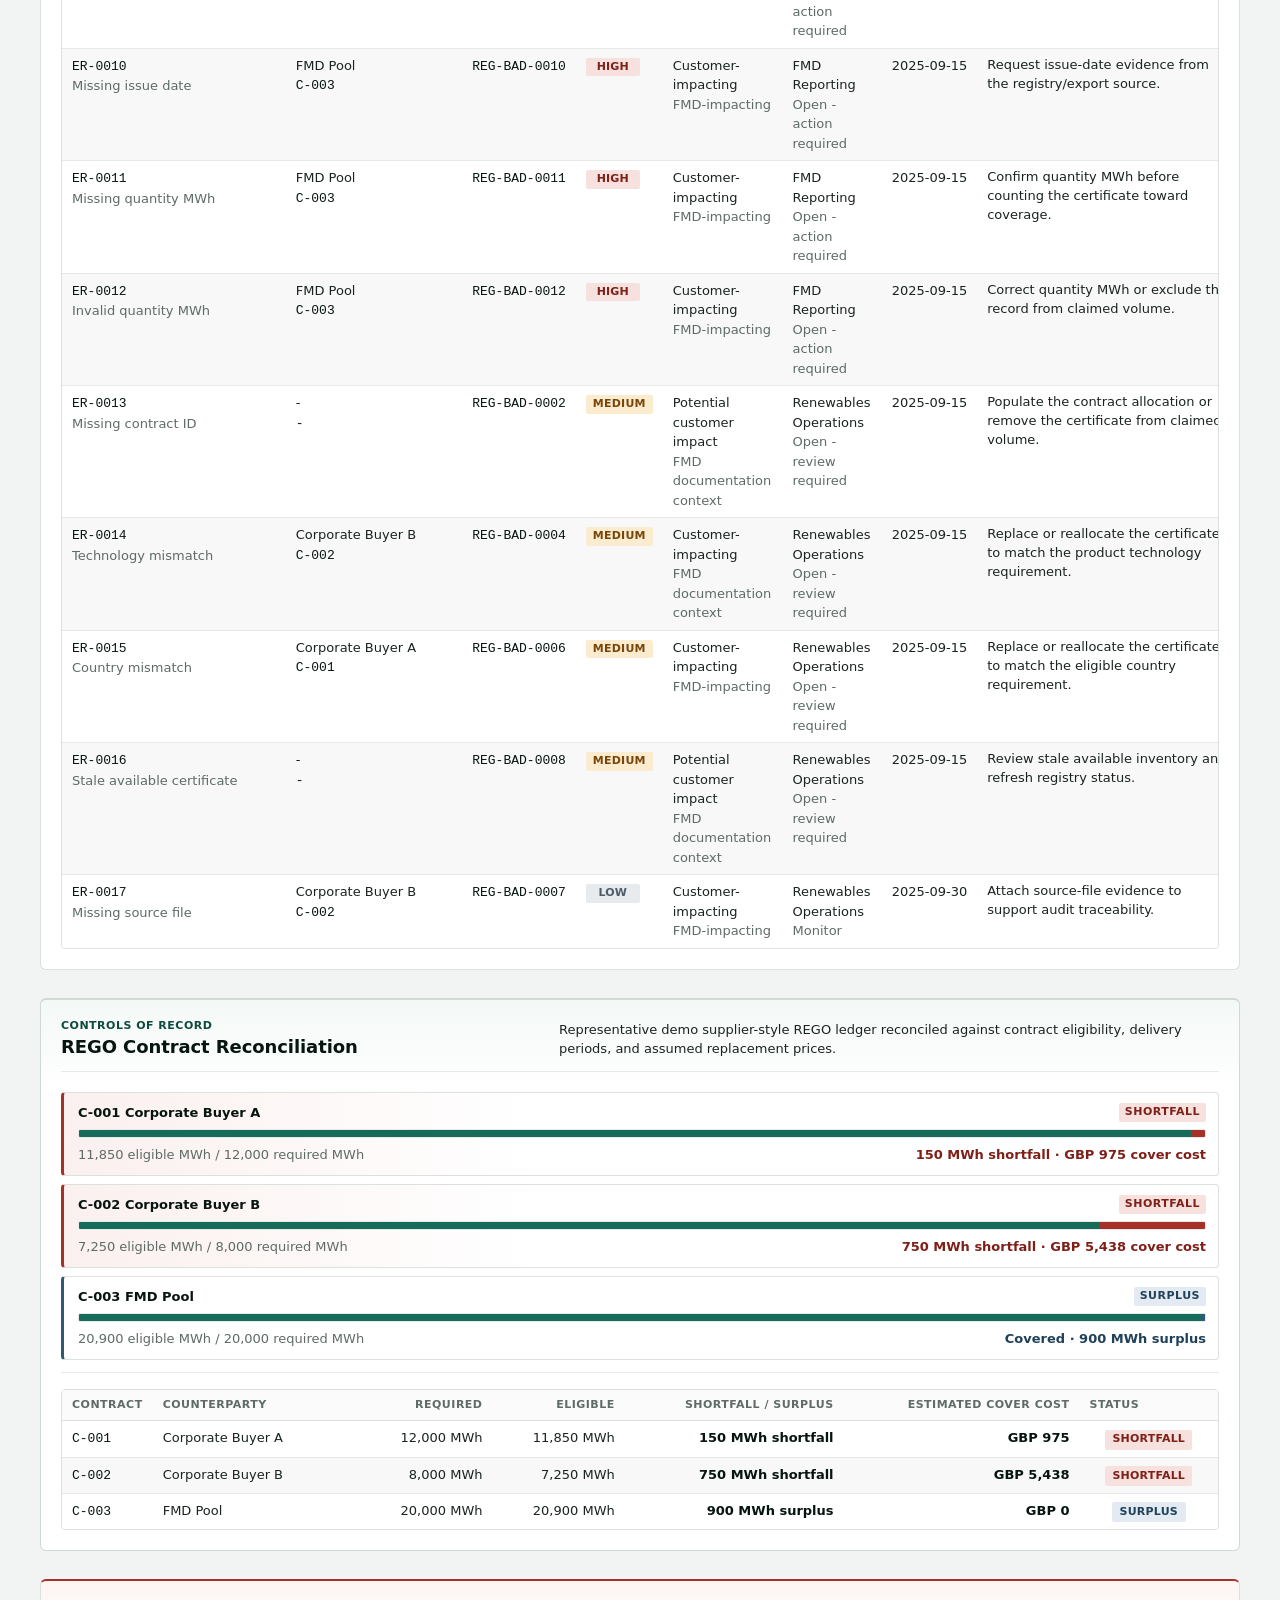
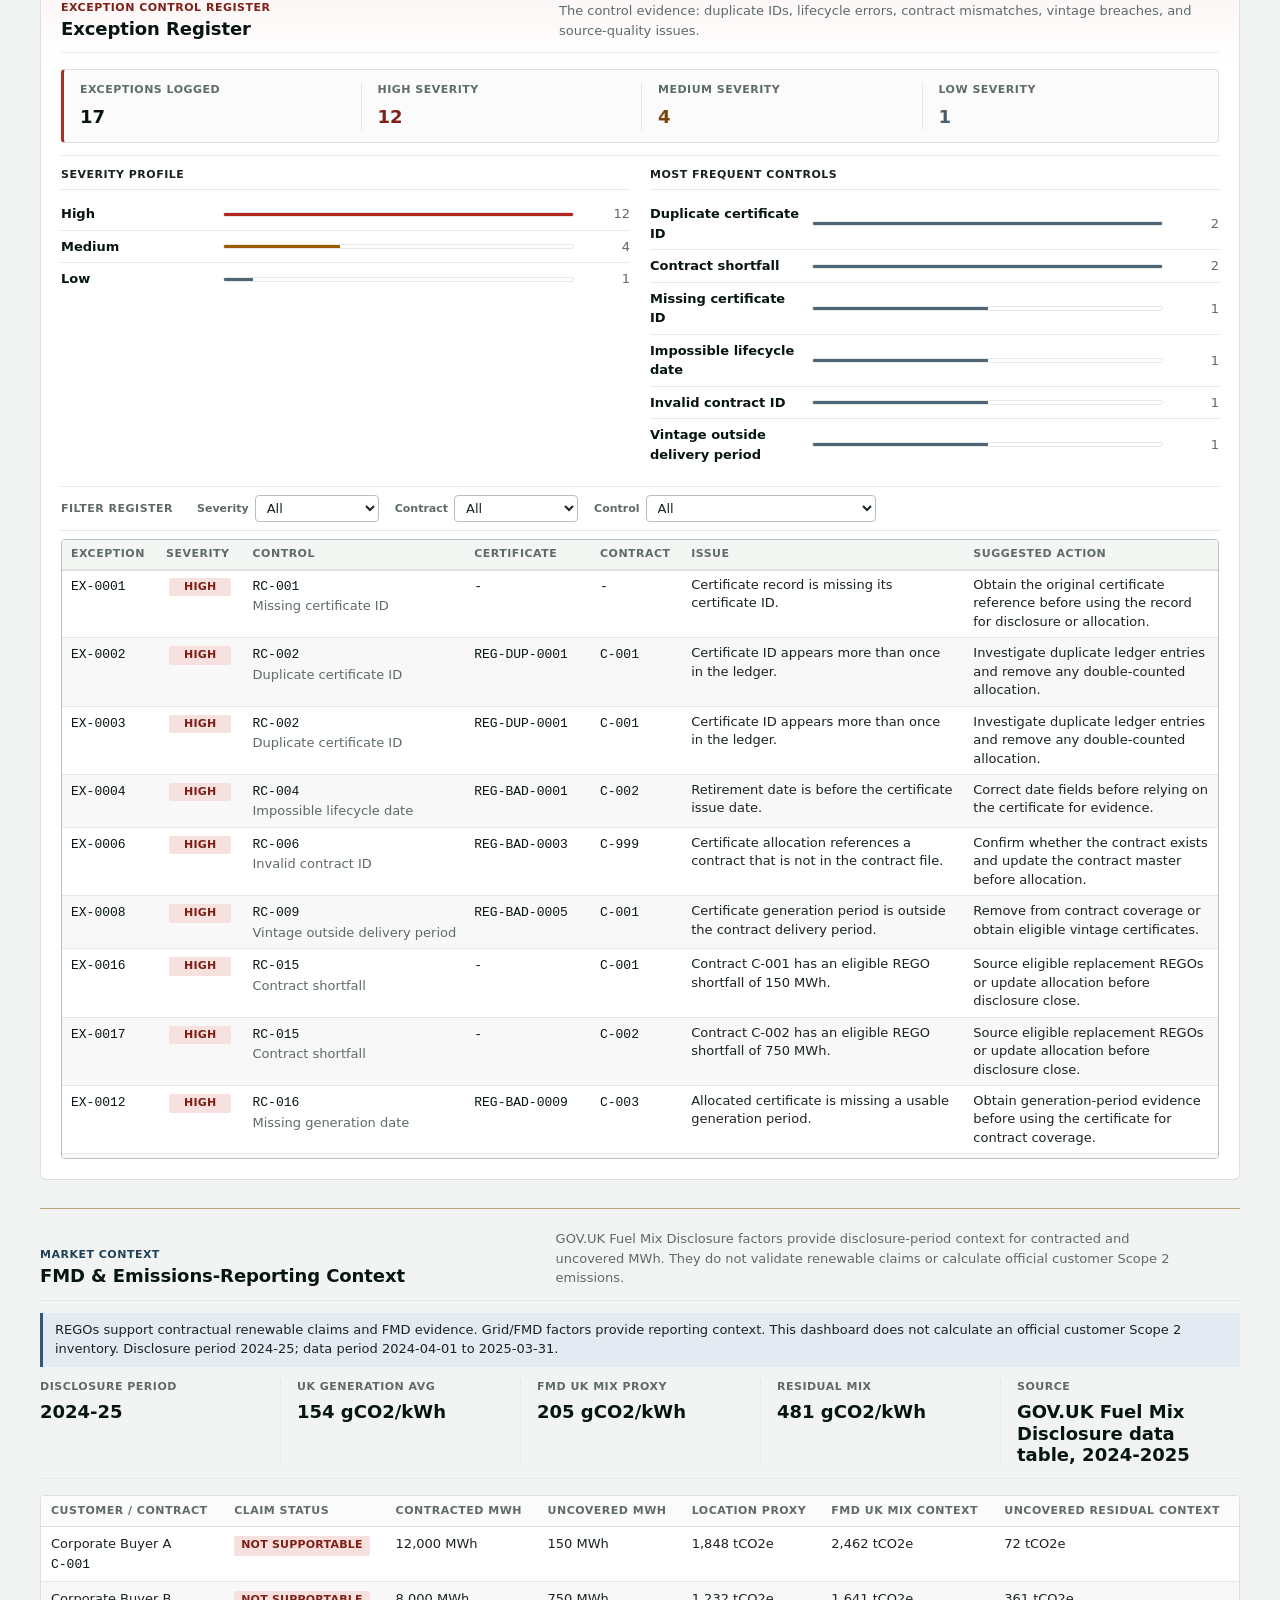
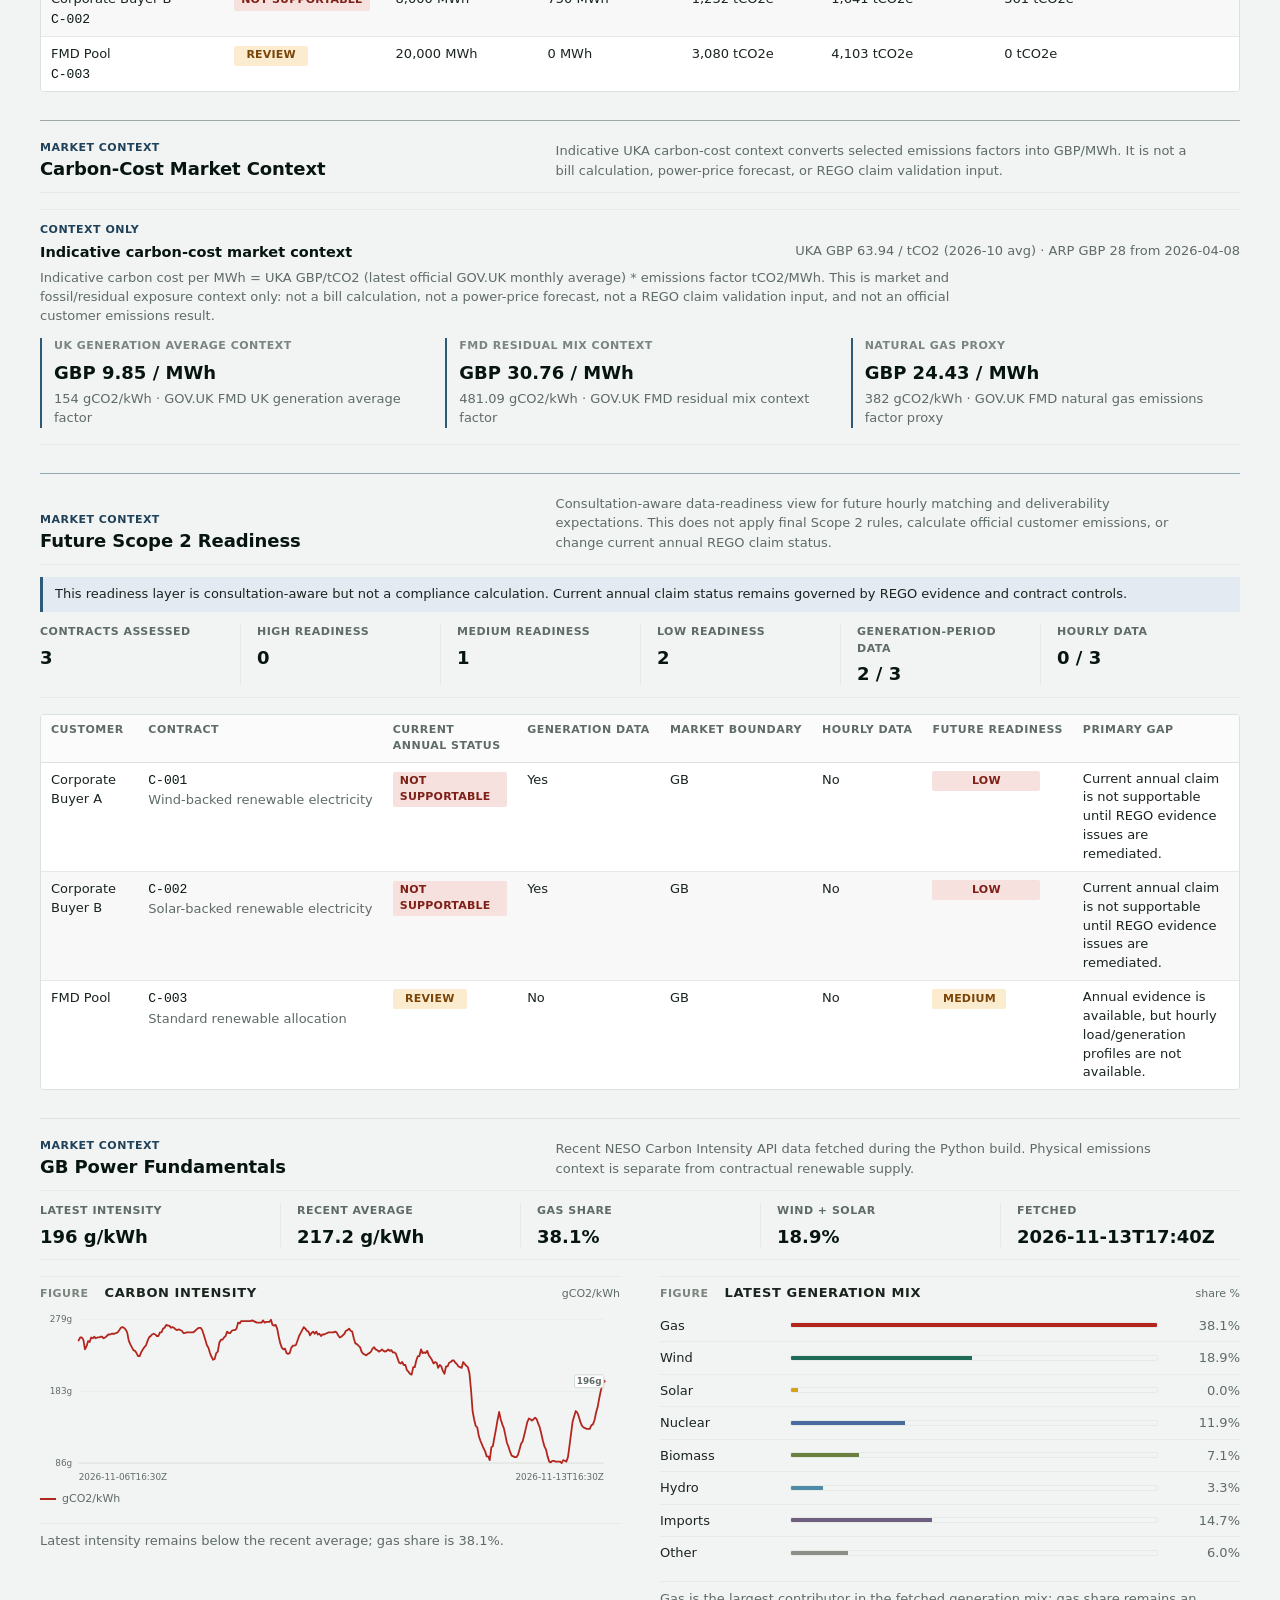
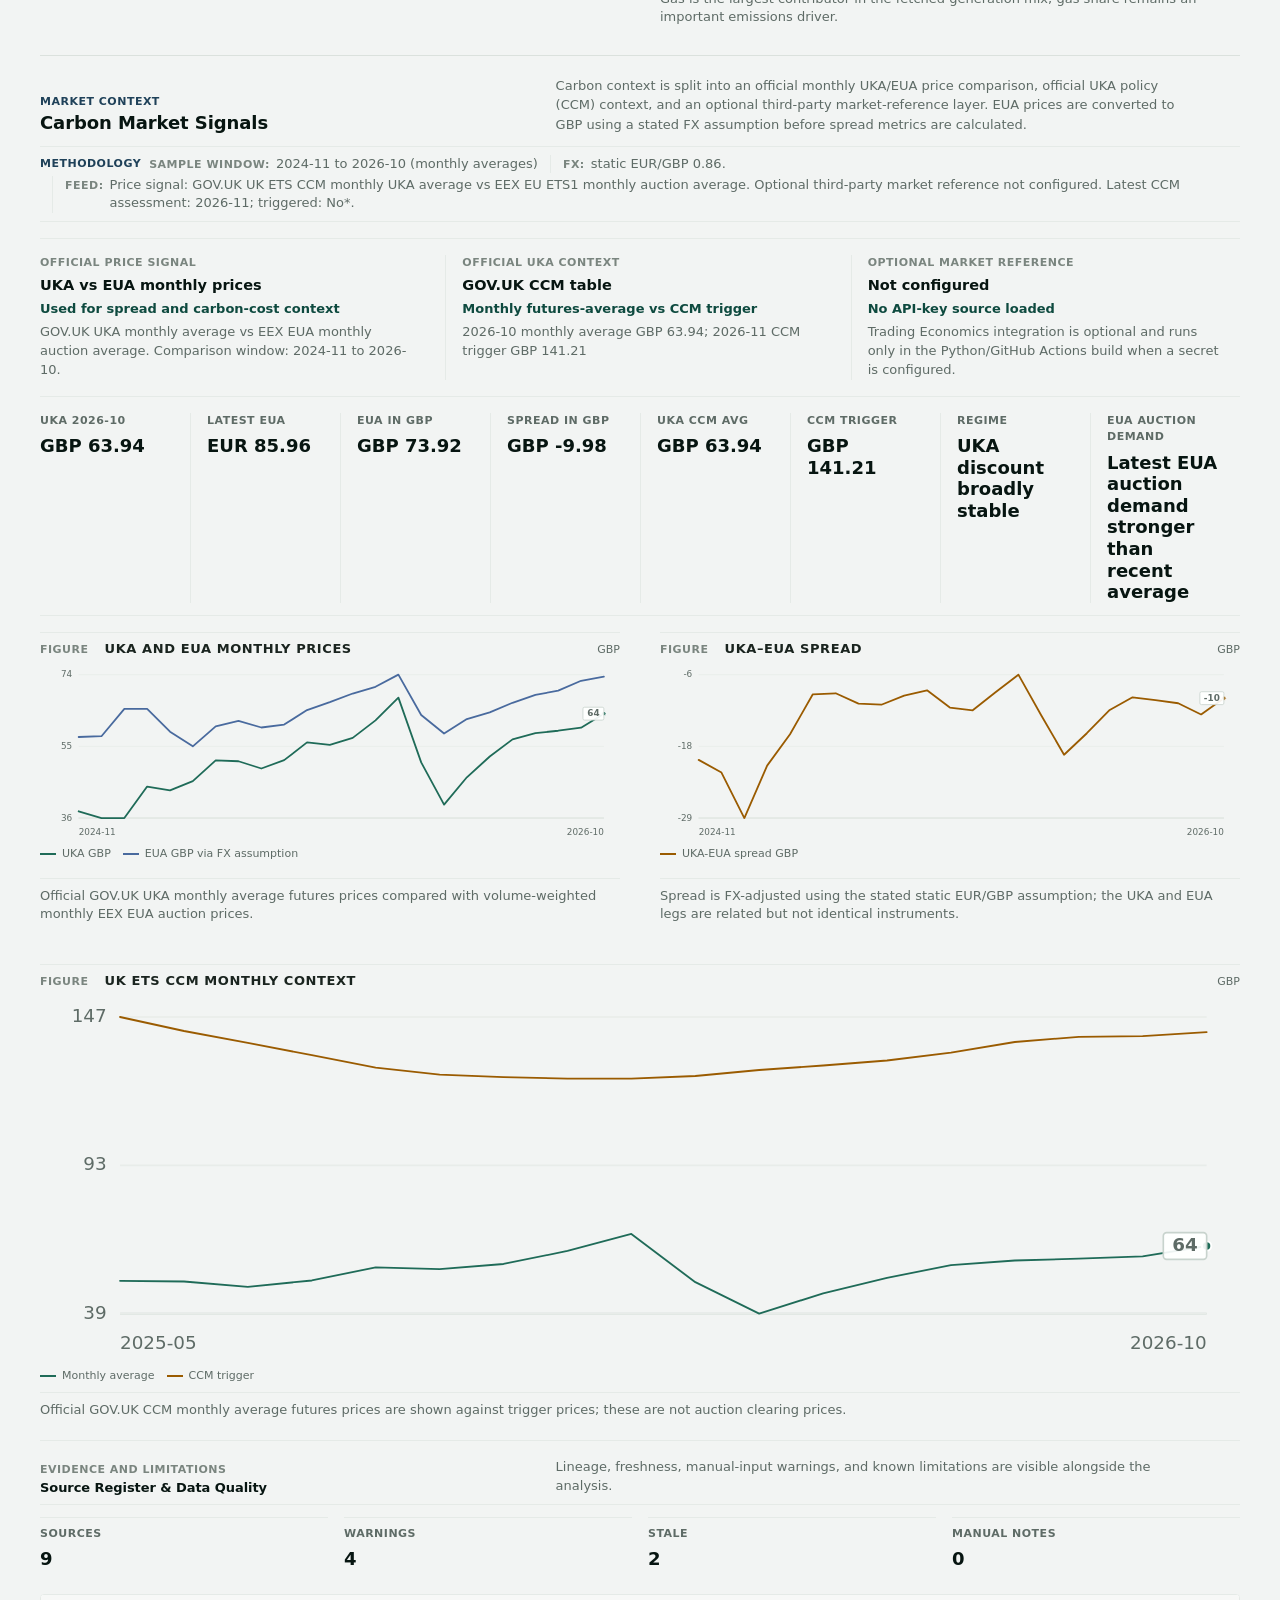
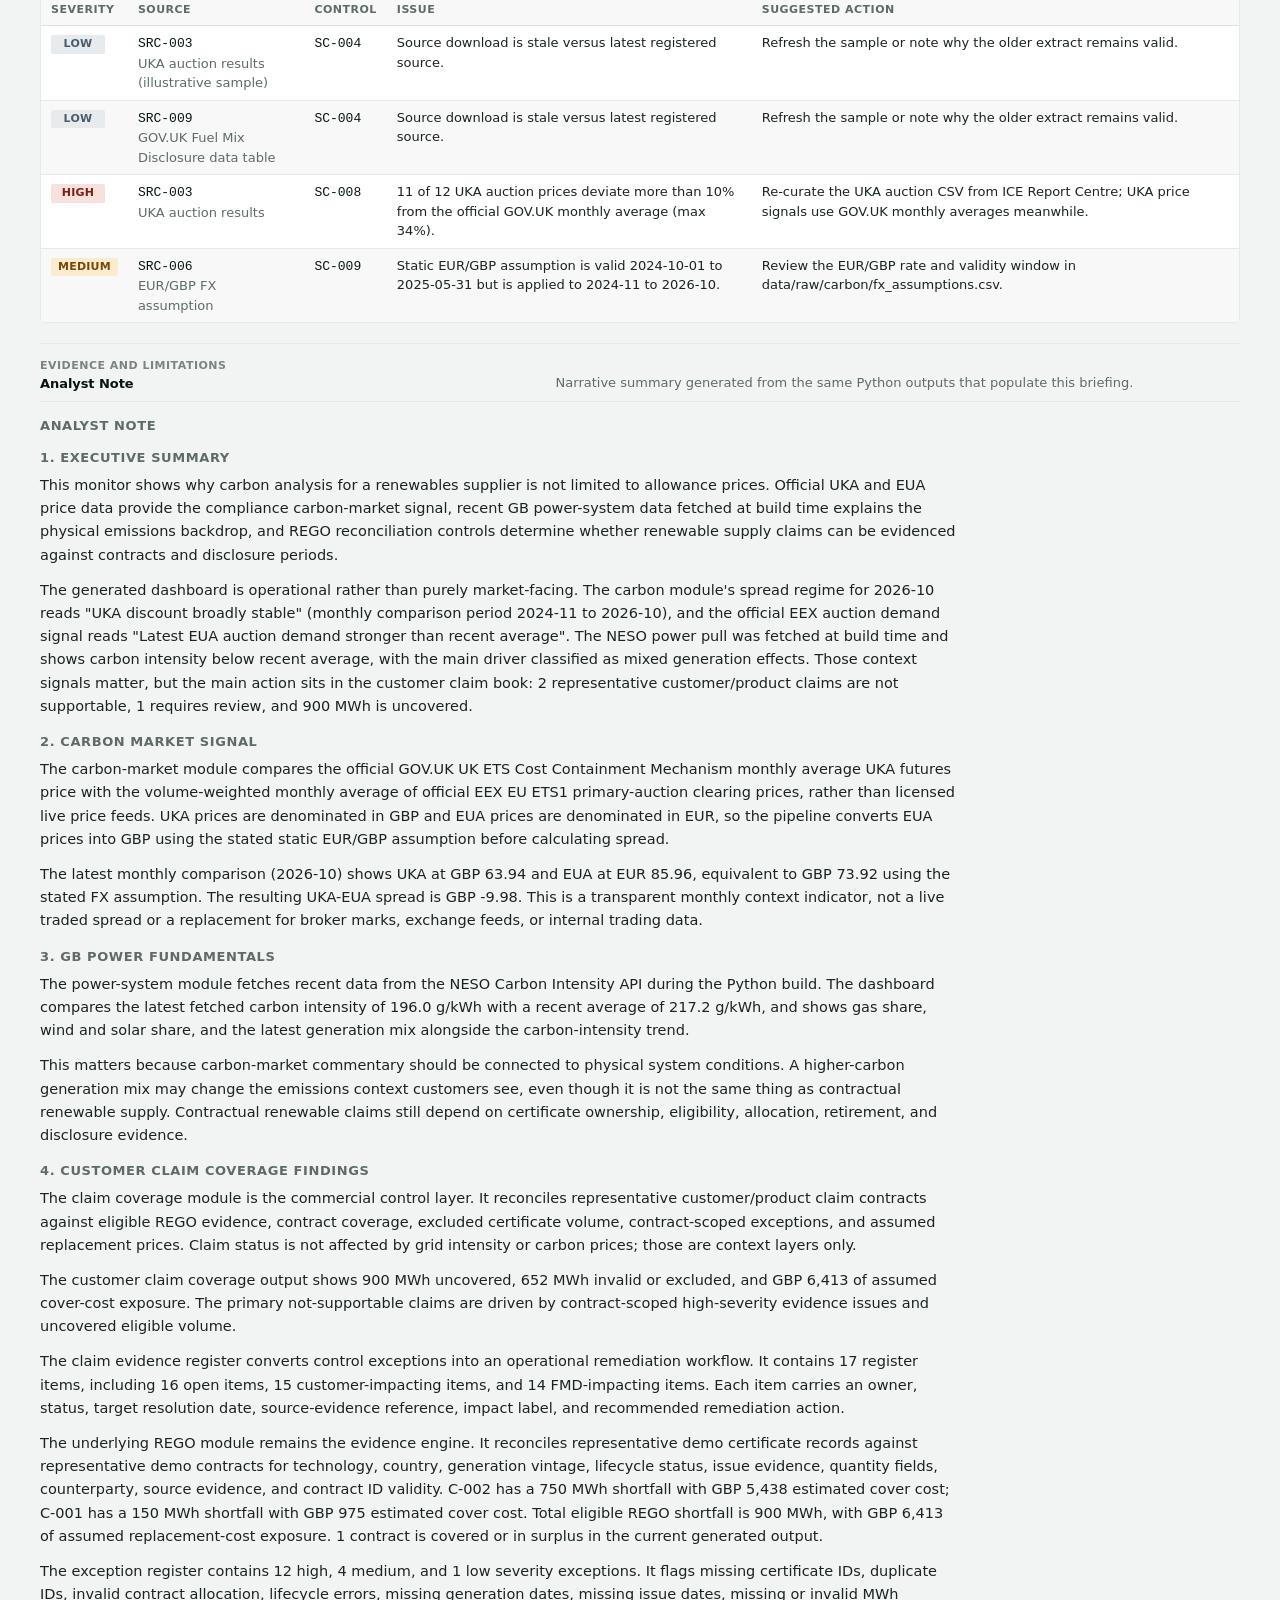
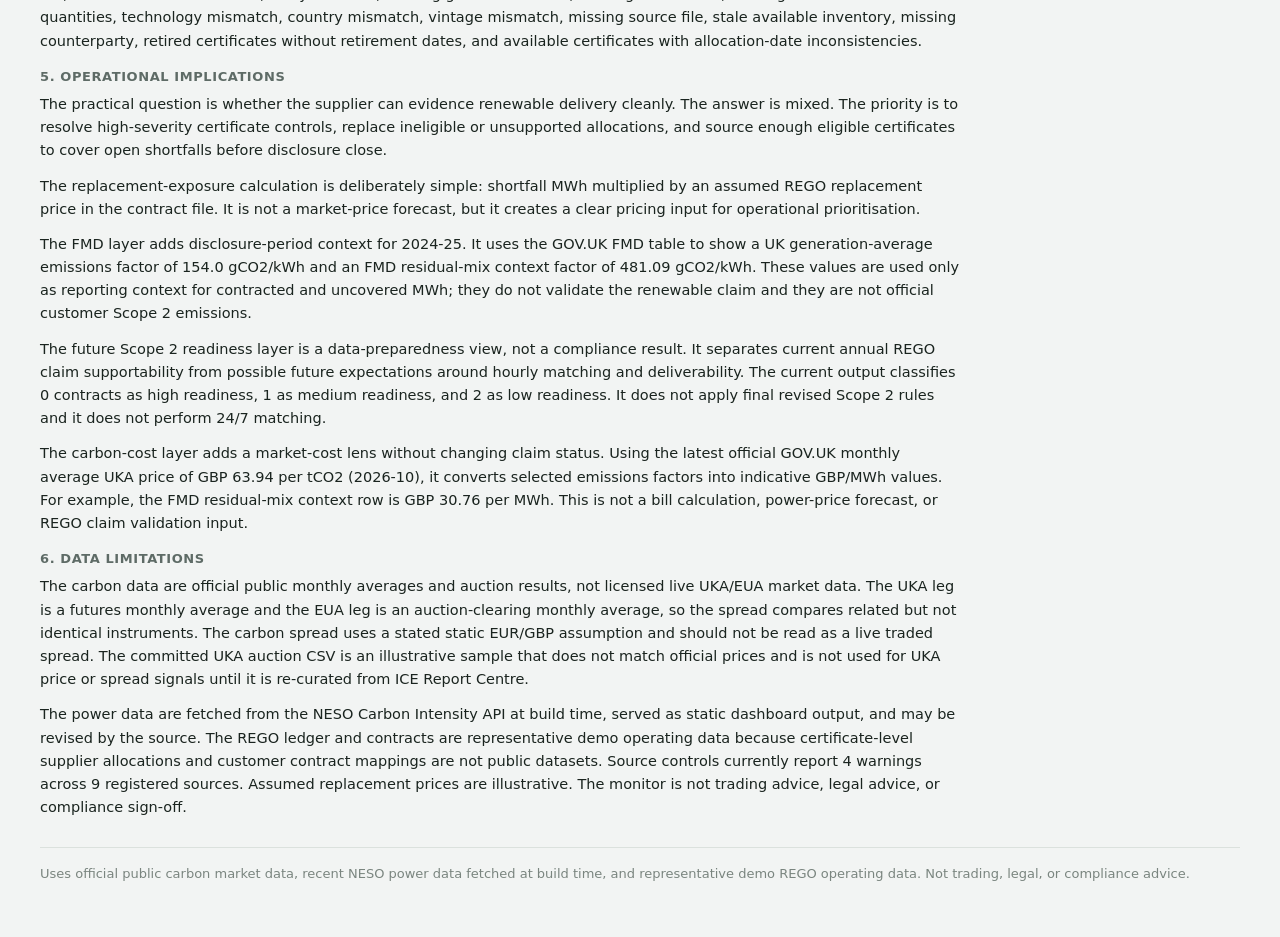
==== commit 33dcb5ee: "Update dashboard copy, docs and screenshots for official carbon data - Relabel the UKA auction CSV a" ====
--- a/index.html
+++ b/index.html
@@ -161,18 +161,18 @@
       <section id="carbon" class="section section--context" aria-labelledby="carbon-heading">
         <div class="section-heading">
           <h2 id="carbon-heading">Carbon Market Signals</h2>
-          <p>Carbon context is split into official auction results, official UKA policy/price context, and an optional third-party market-reference layer. EUA prices are converted to GBP using a stated FX assumption before spread metrics are calculated.</p>
+          <p>Carbon context is split into an official monthly UKA/EUA price comparison, official UKA policy (CCM) context, and an optional third-party market-reference layer. EUA prices are converted to GBP using a stated FX assumption before spread metrics are calculated.</p>
         </div>
         <div class="section-meta" role="note">
           <p id="carbon-sample-period" class="sample-period"></p>
           <p id="carbon-fx-note" class="method-note"></p>
-          <p id="carbon-feed-note" class="method-note">EEX official auction data, manually curated ICE UKA inputs, and GOV.UK CCM monthly context; not a licensed live trading feed.</p>
+          <p id="carbon-feed-note" class="method-note">Official GOV.UK UKA monthly averages and EEX EUA auction results; not a licensed live trading feed.</p>
         </div>
         <div id="carbon-concepts" class="carbon-concepts" aria-label="Carbon data concepts"></div>
         <dl id="carbon-metrics" class="fact-row"></dl>
         <div class="visual-grid carbon-visual-grid">
           <div>
-            <h3>UKA and EUA auction prices <span class="muted">GBP</span></h3>
+            <h3>UKA and EUA monthly prices <span class="muted">GBP</span></h3>
             <div id="carbon-price-line" class="svg-chart"></div>
             <p id="carbon-price-caption" class="chart-caption"></p>
           </div>
@@ -208,7 +208,7 @@
     </main>
 
     <footer class="site-footer">
-      <p>Uses official/curated carbon market inputs, recent NESO power data fetched at build time, and representative demo REGO operating data. Not trading, legal, or compliance advice.</p>
+      <p>Uses official public carbon market data, recent NESO power data fetched at build time, and representative demo REGO operating data. Not trading, legal, or compliance advice.</p>
     </footer>
 
     <script src="assets/charts.js"></script>
--- a/assets/styles.css
+++ b/assets/styles.css
@@ -414,7 +414,7 @@
   position: relative;
   min-width: 0;
   display: grid;
-  grid-template-columns: minmax(112px, 0.42fr) minmax(92px, 0.34fr) minmax(150px, 1fr);
+  grid-template-columns: minmax(112px, 0.42fr) minmax(124px, 0.4fr) minmax(150px, 1fr);
   gap: var(--space-3);
   align-items: baseline;
   padding: 9px 0 10px 12px;
@@ -471,7 +471,8 @@
   font-weight: 650;
   line-height: 1.18;
   letter-spacing: -0.005em;
-  overflow-wrap: anywhere;
+  /* Break only words that cannot fit on their own line (avoid "supportabl-e"). */
+  overflow-wrap: break-word;
 }
 
 .summary-item p {
@@ -1189,8 +1190,14 @@
 }
 
 #claim-coverage-table table {
-  min-width: 1180px;
+  min-width: 1080px;
   font-variant-numeric: tabular-nums;
+  font-size: calc(var(--type-small) - 0.5px);
+}
+
+#claim-coverage-table th,
+#claim-coverage-table td {
+  padding-inline: 8px;
 }
 
 #claim-coverage-table th:nth-child(3),
@@ -1215,7 +1222,7 @@
 }
 
 #claim-coverage-table td:nth-child(10) {
-  min-width: 180px;
+  min-width: 150px;
   font-variant-numeric: tabular-nums;
 }
 
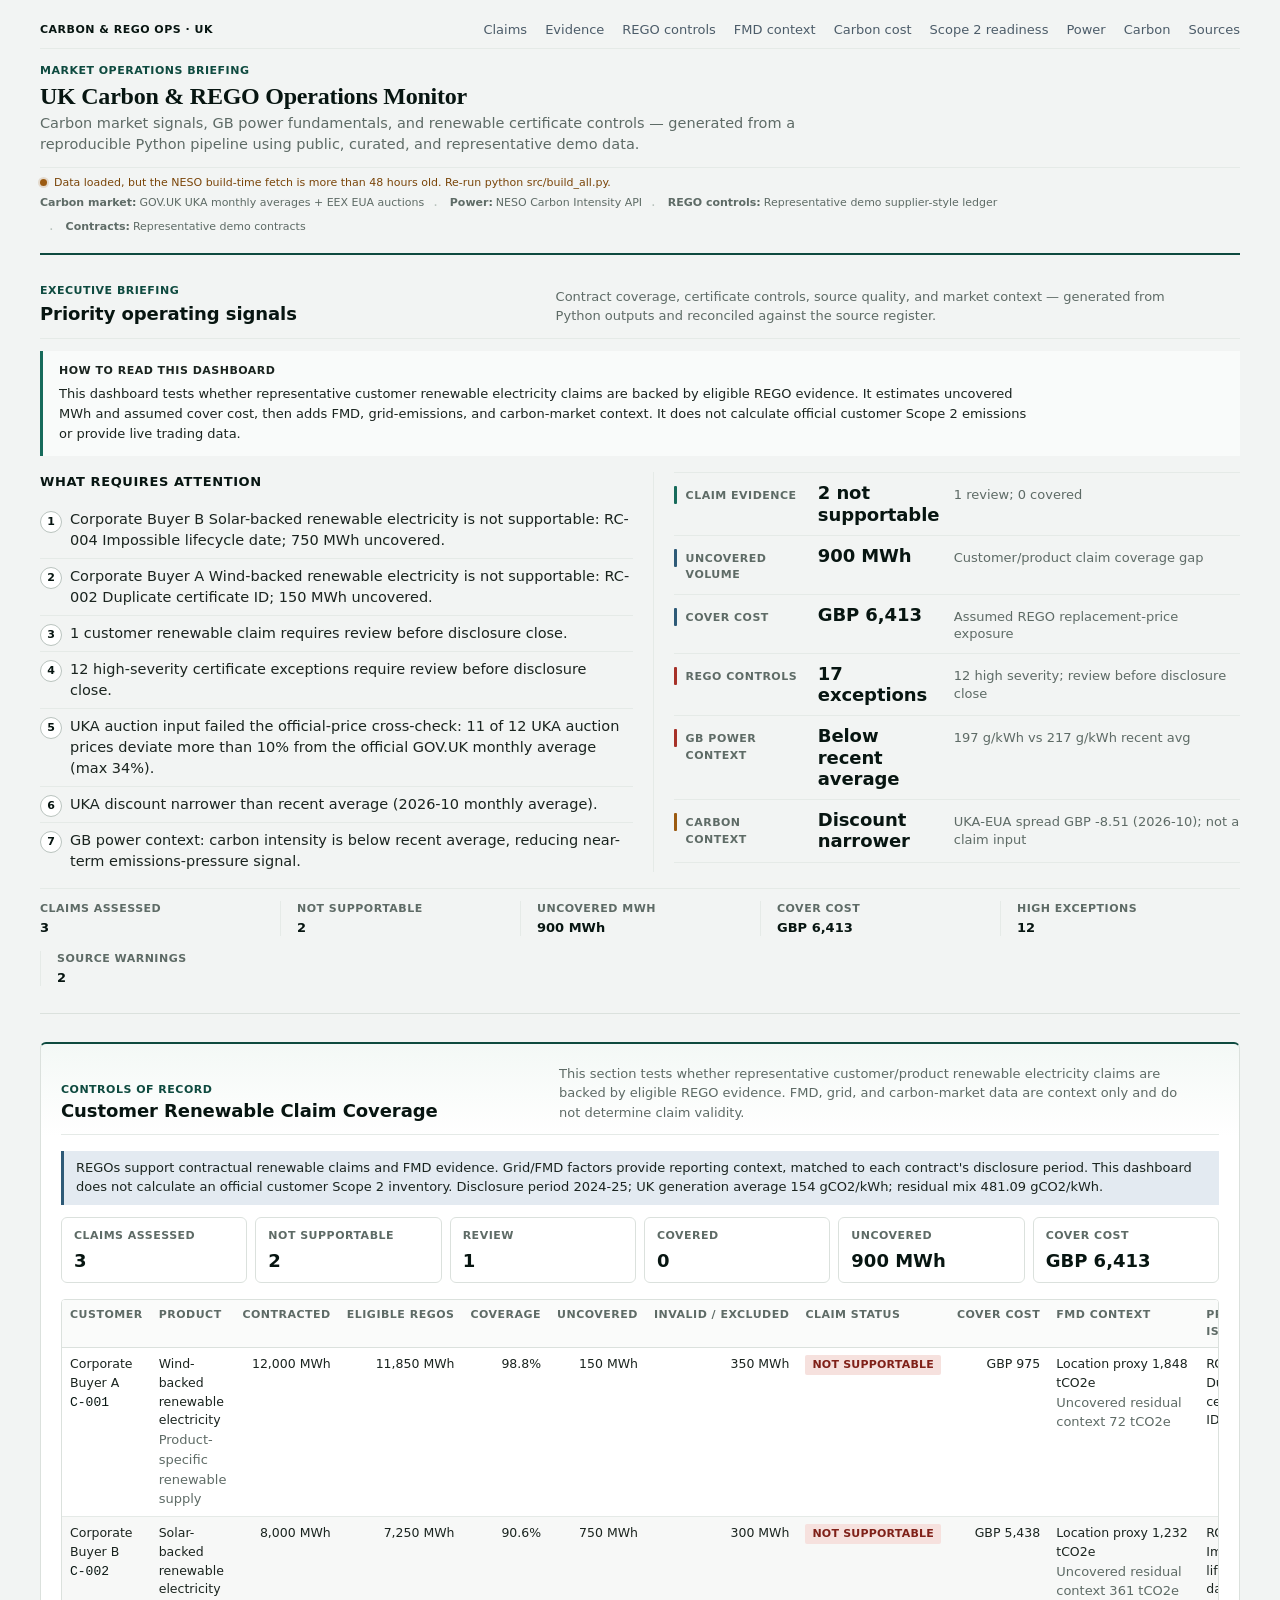
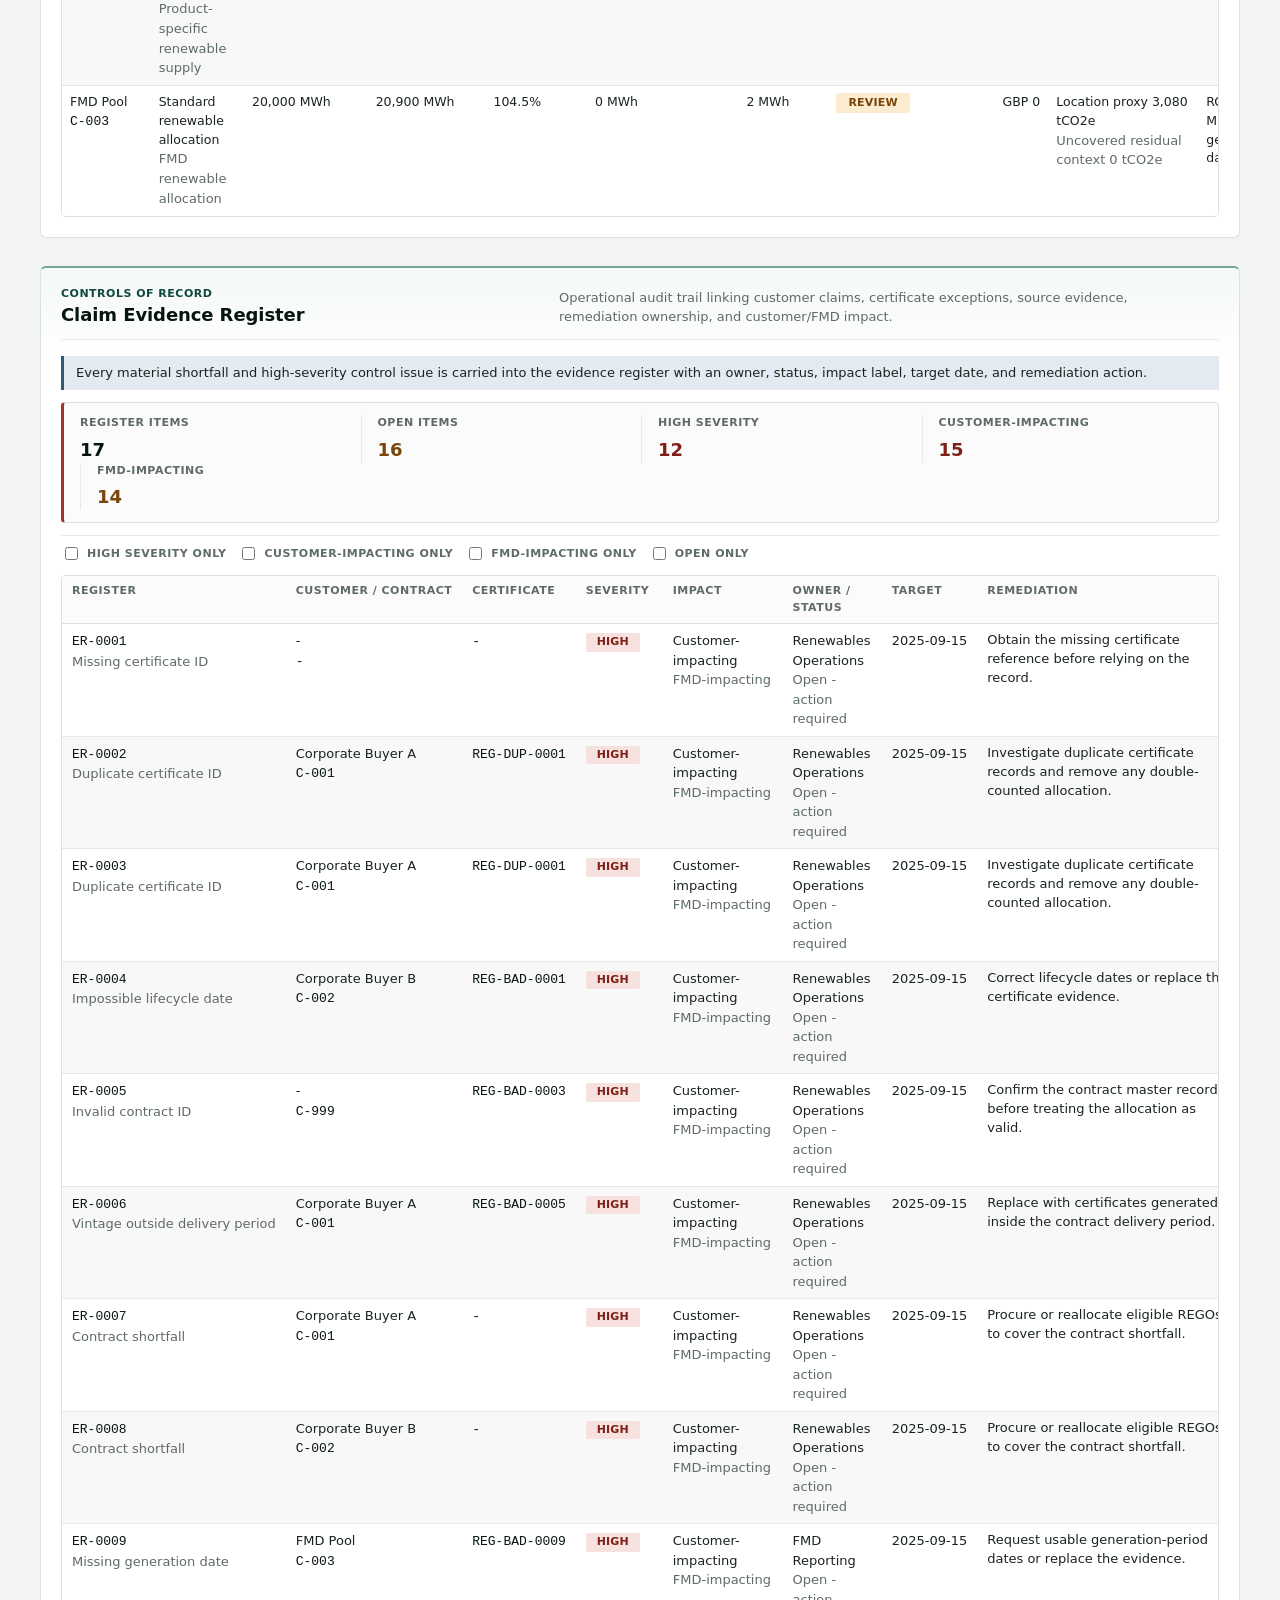
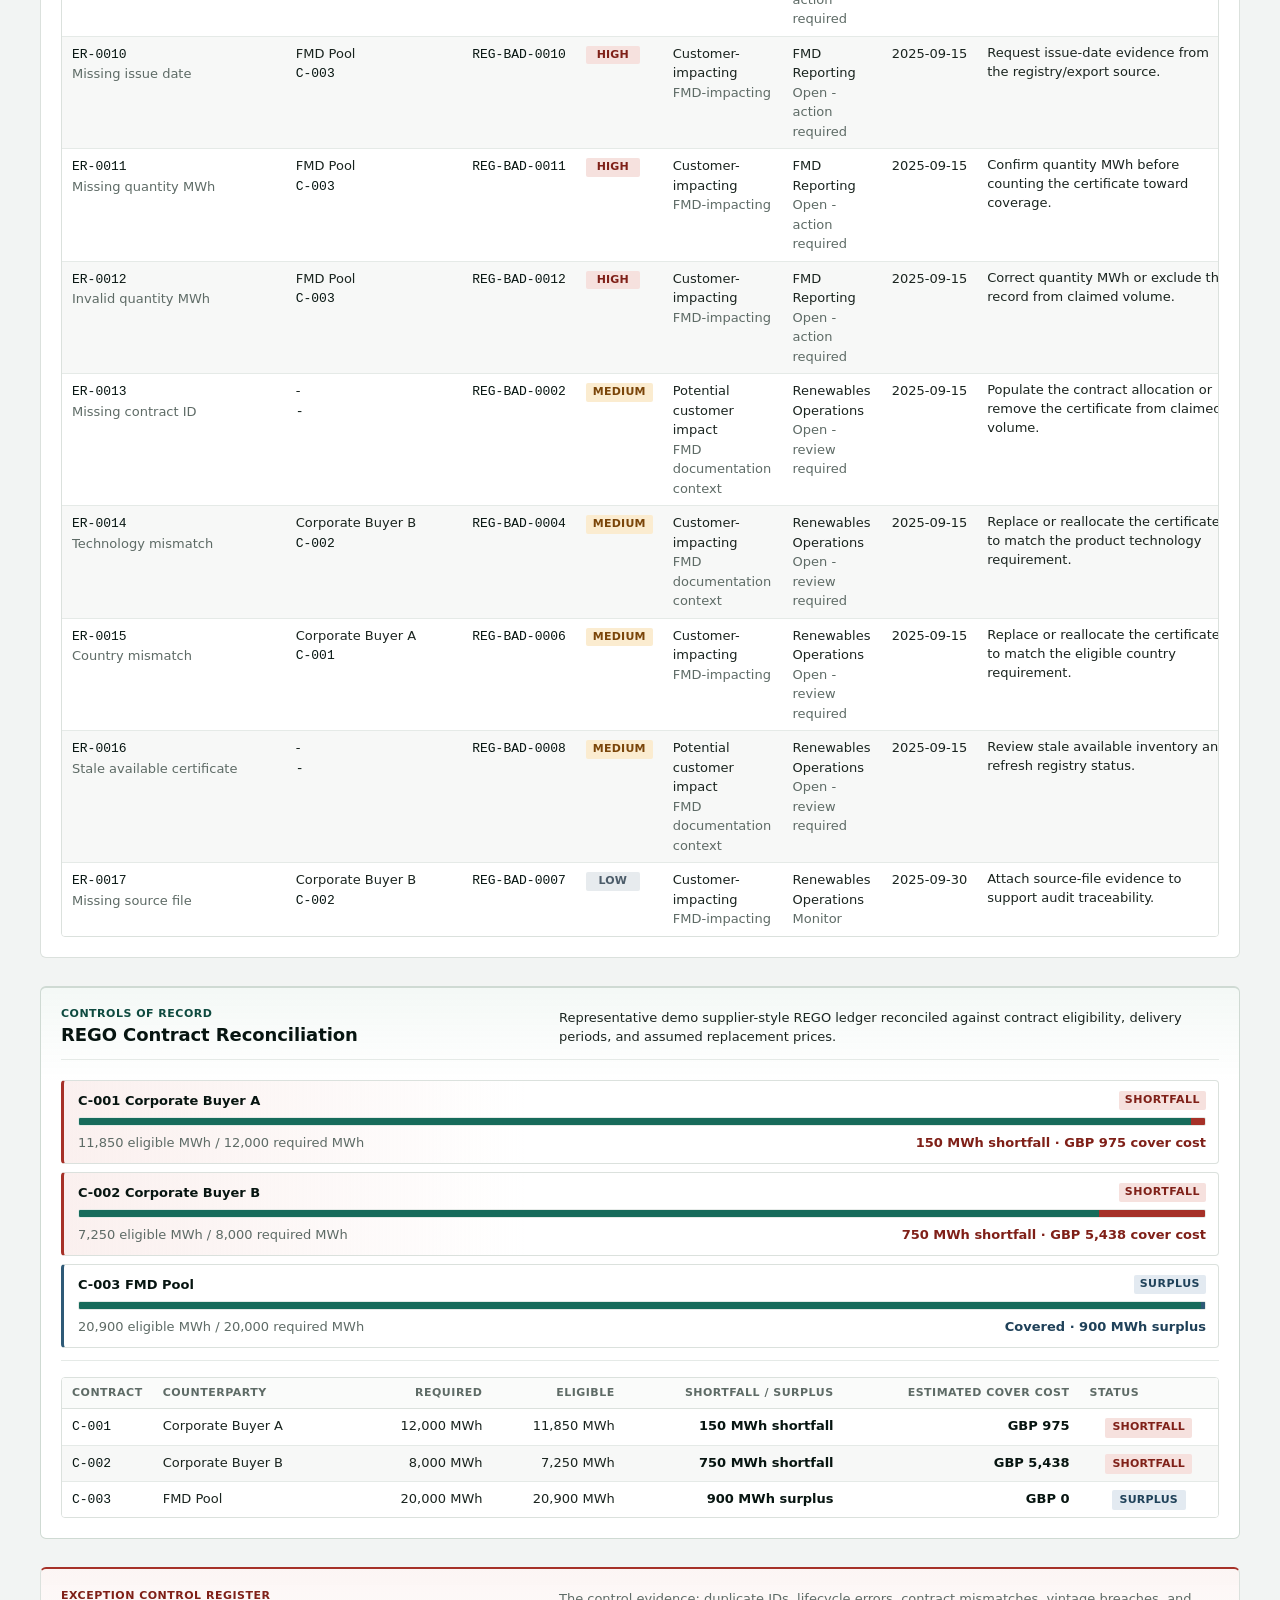
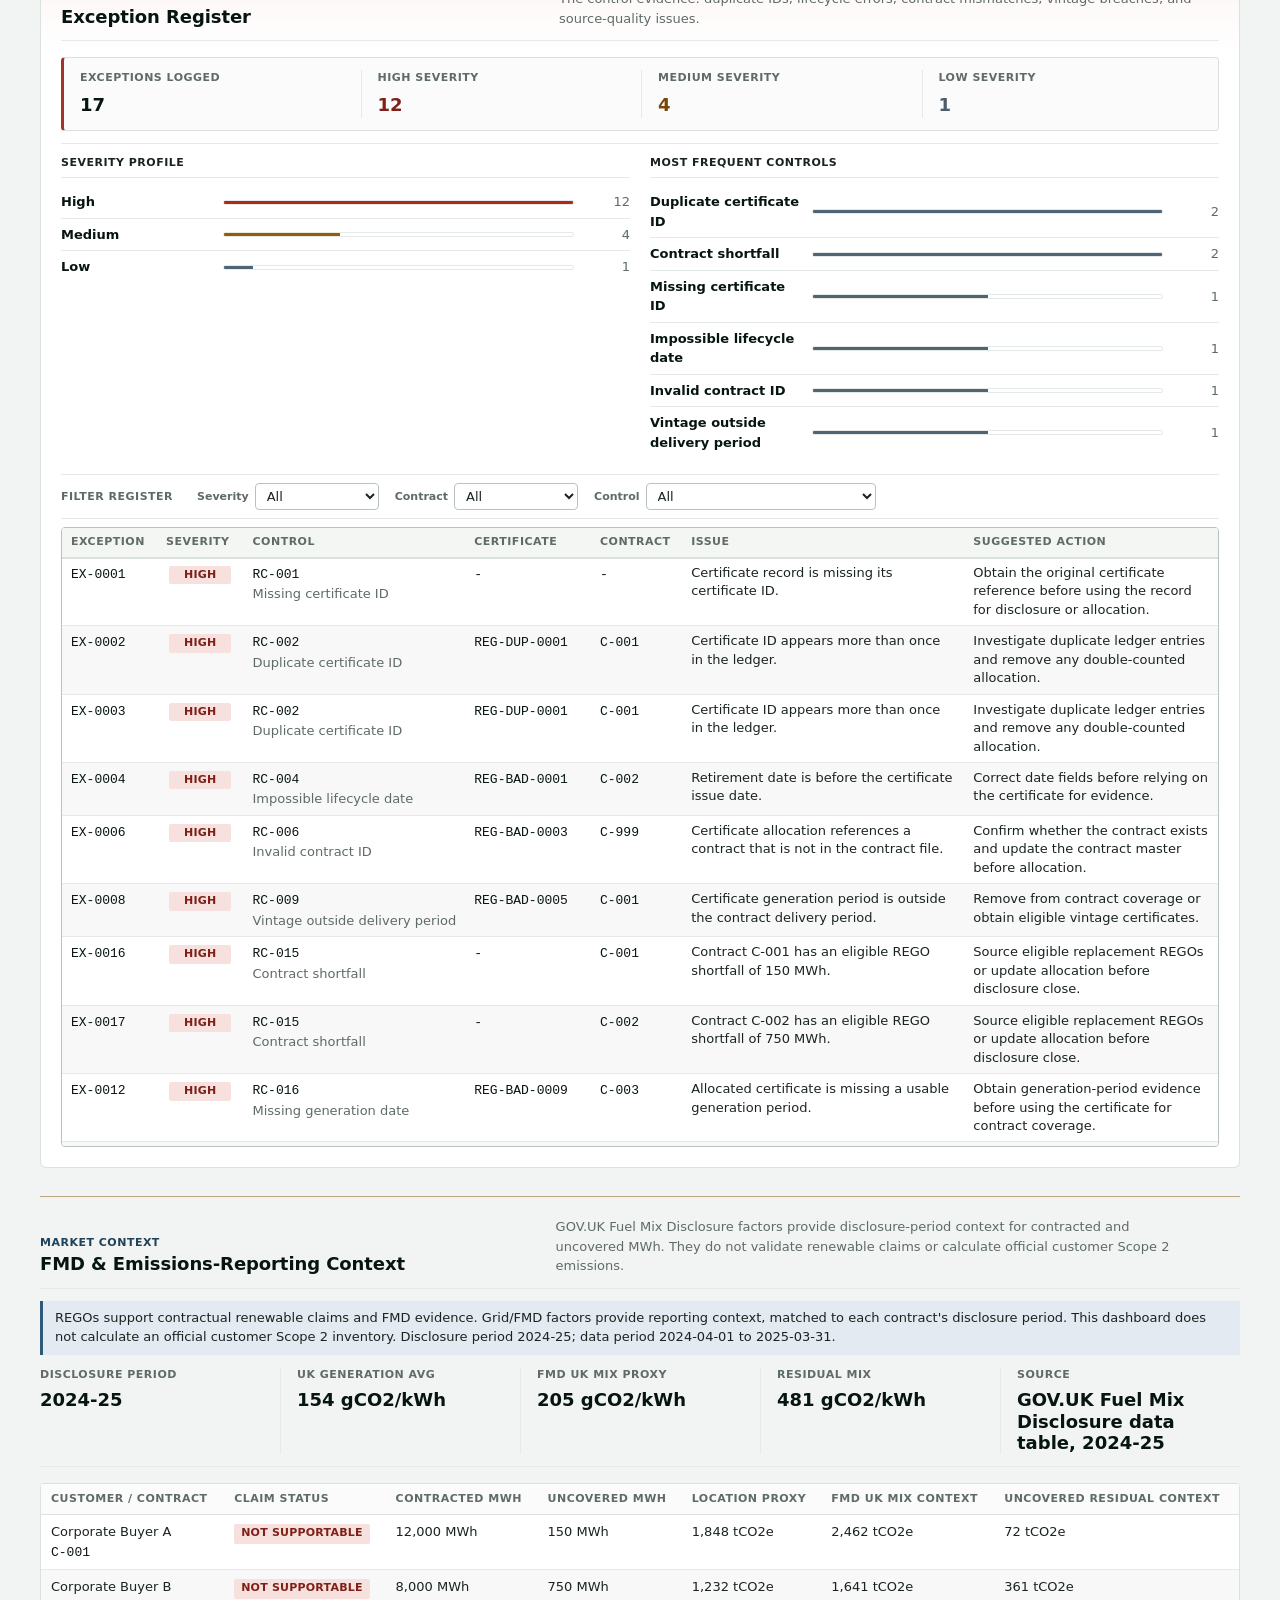
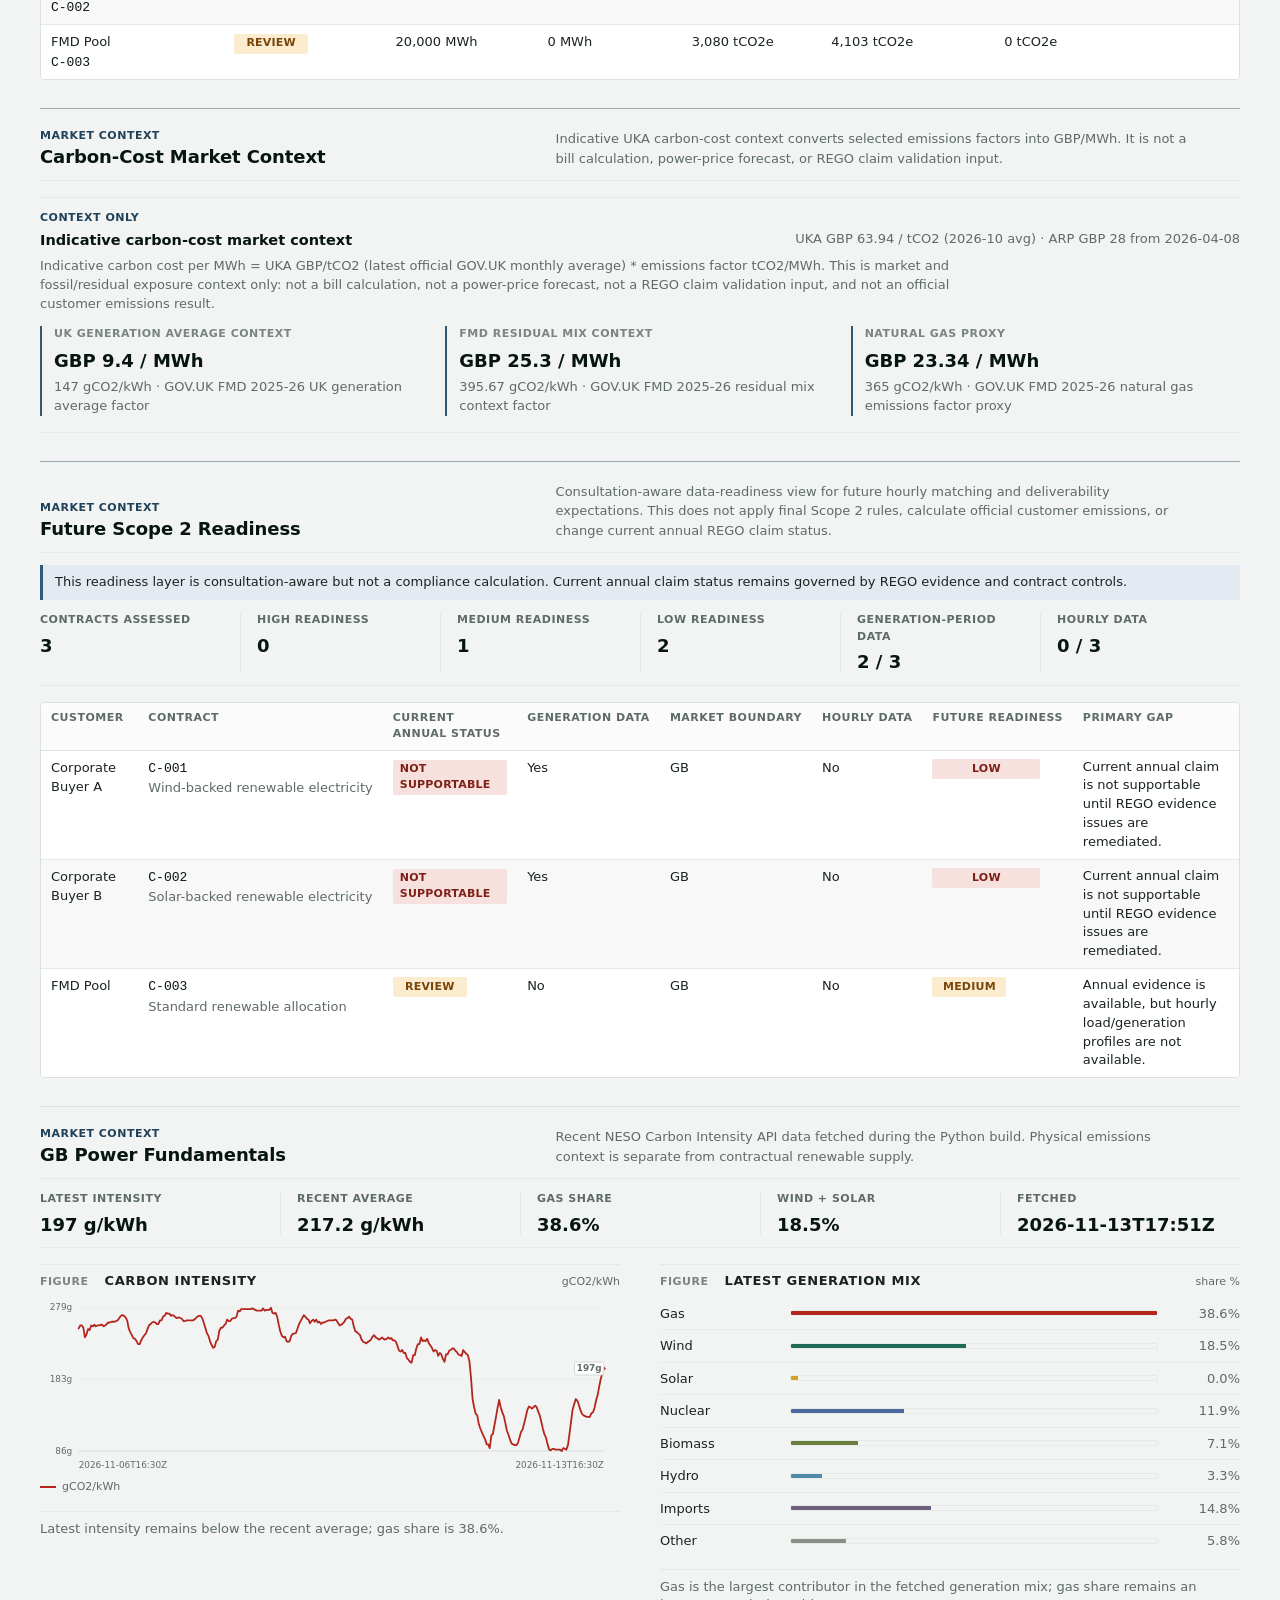
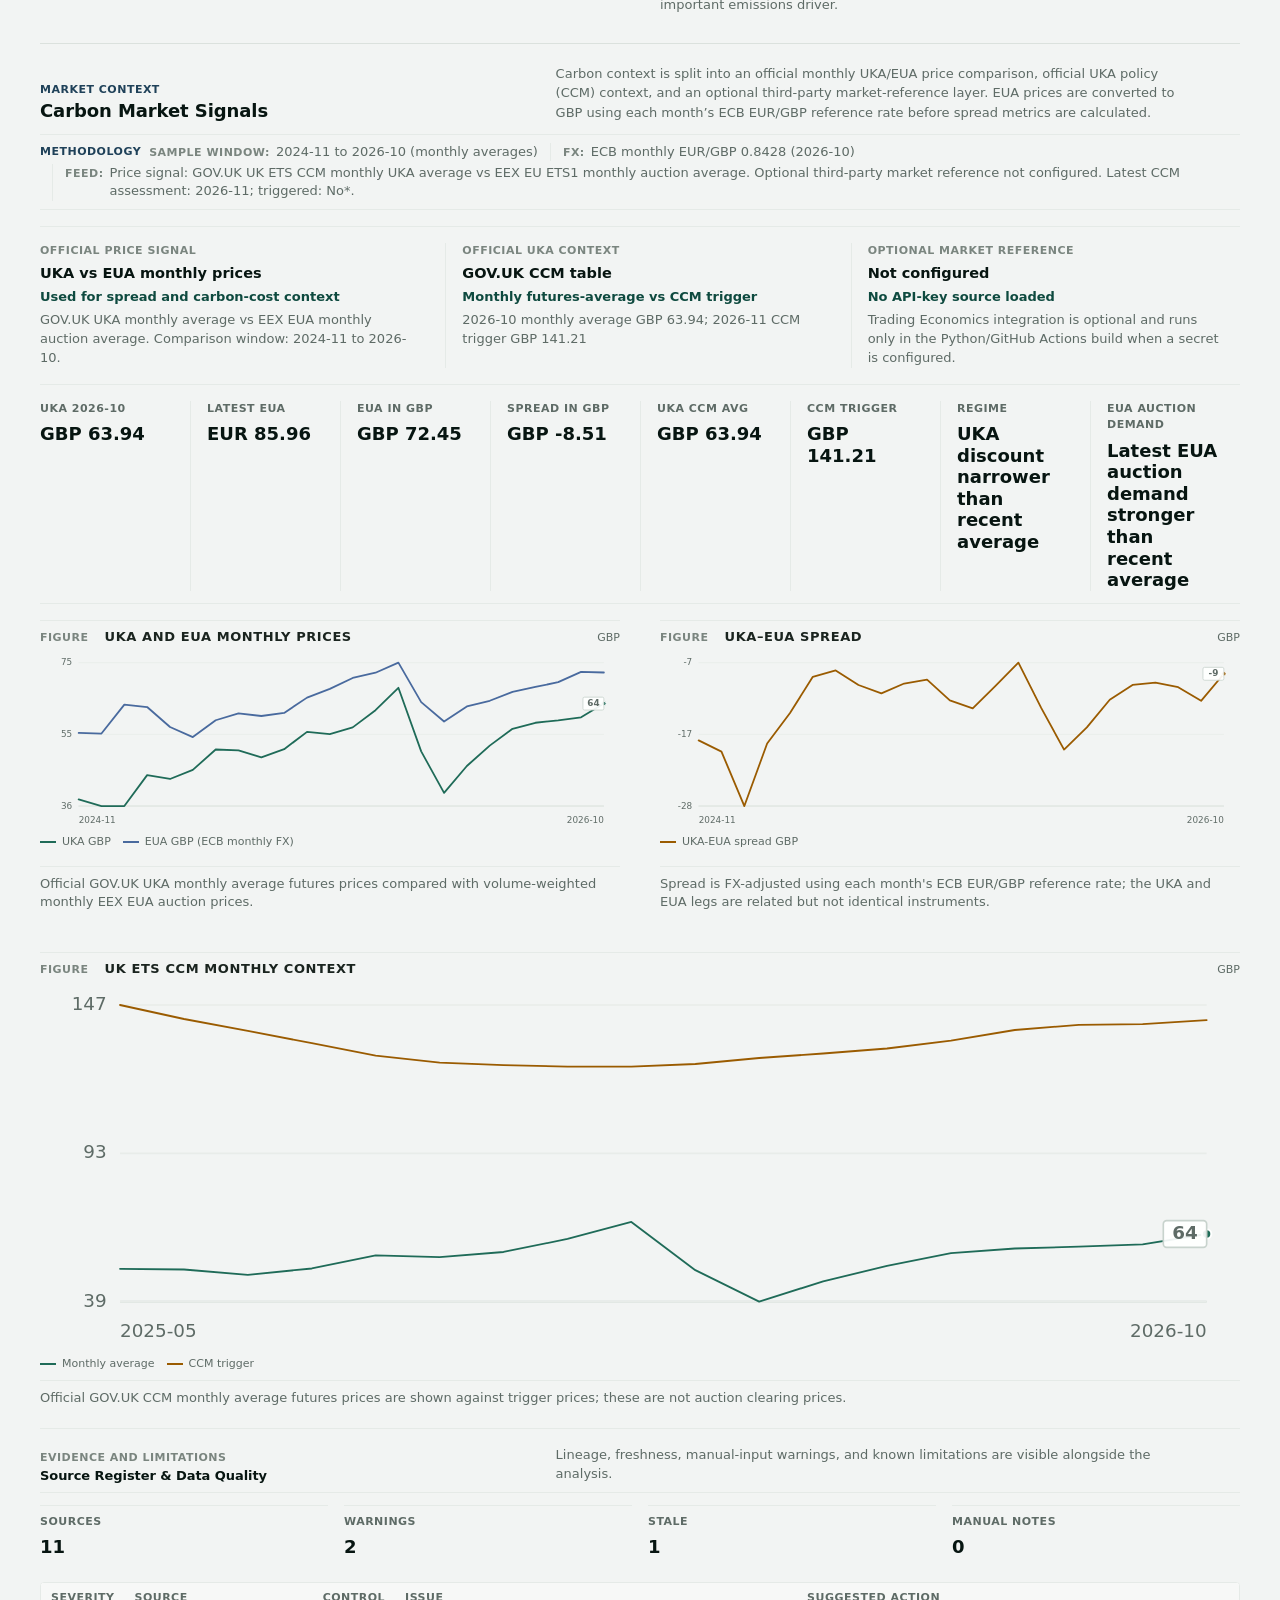
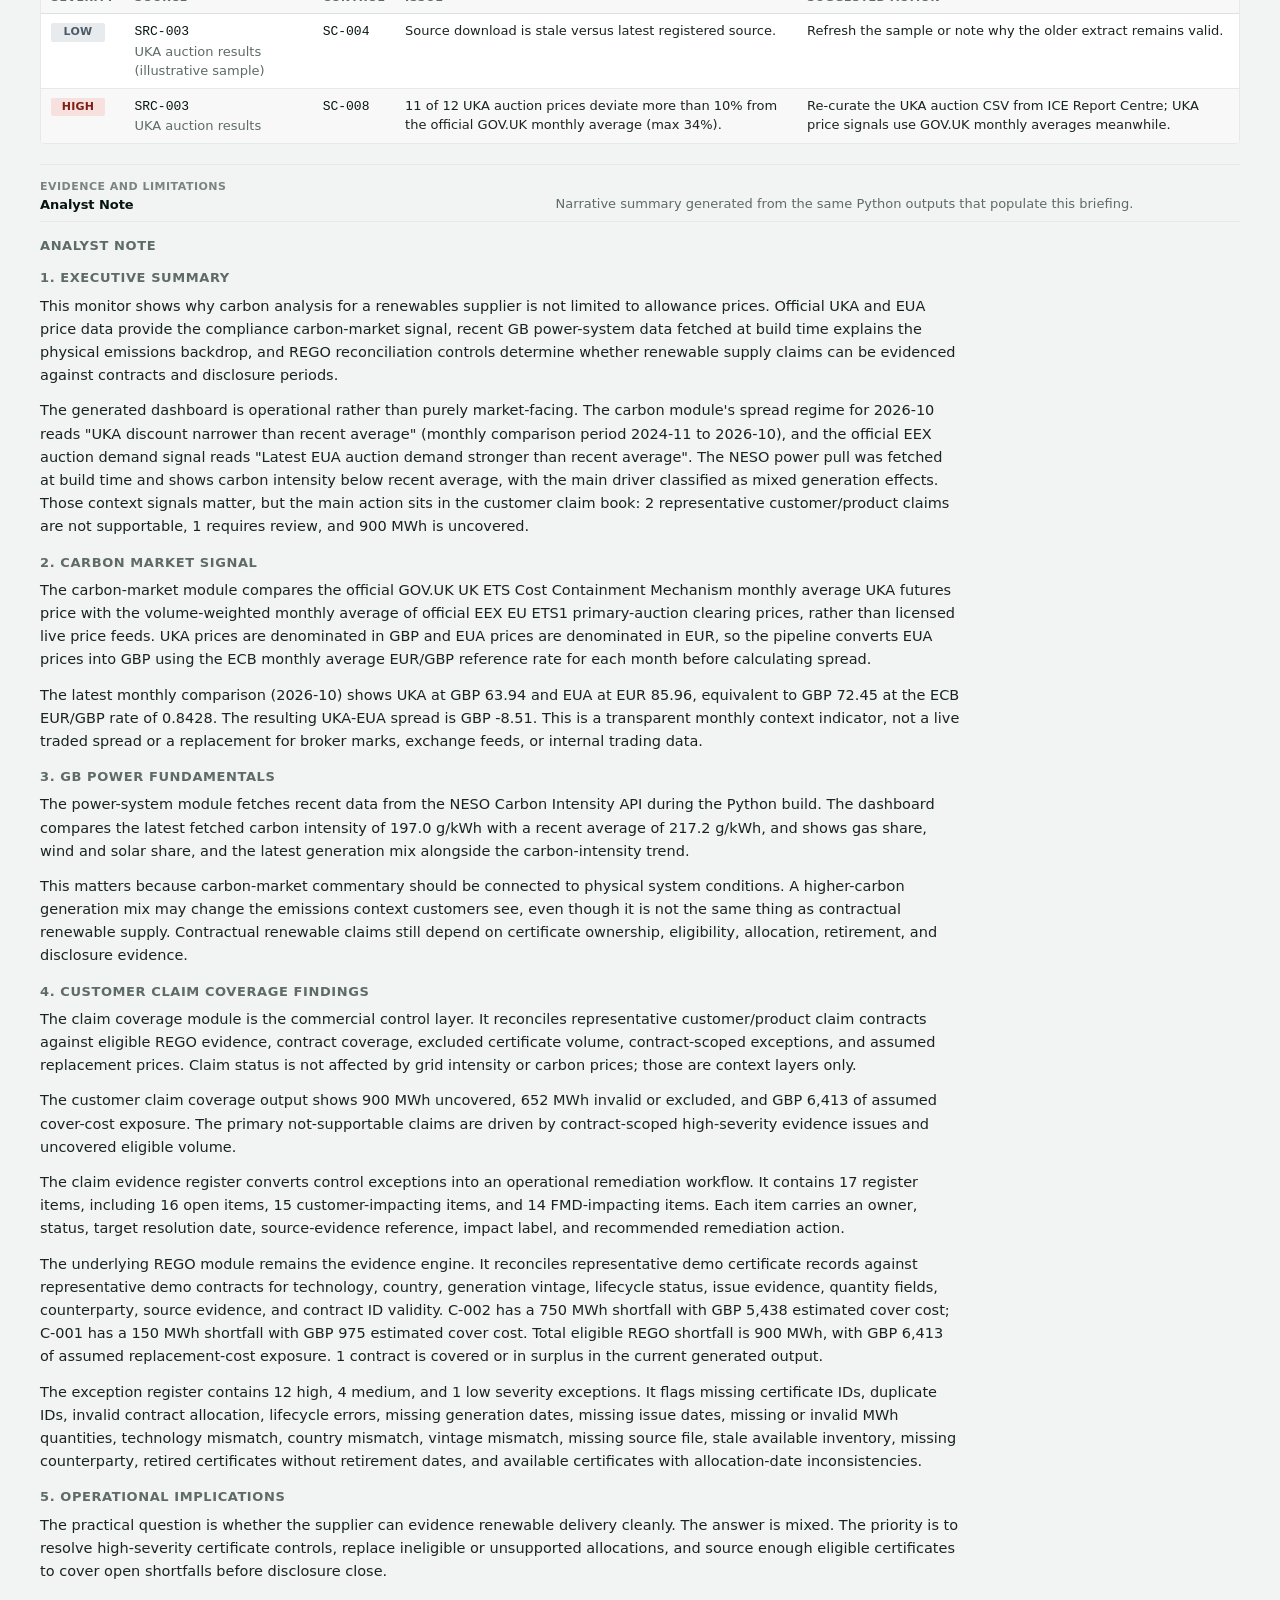
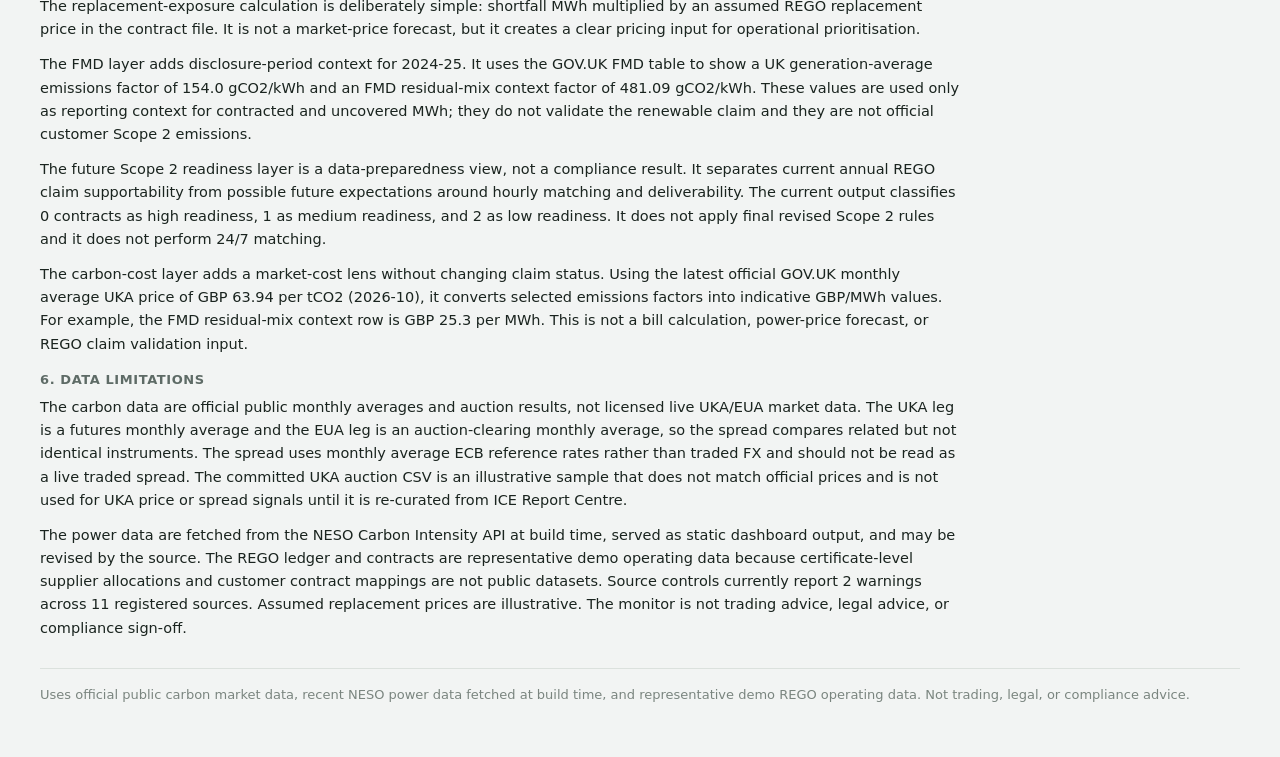
==== commit c0308030: "Use ECB monthly EUR/GBP rates and auto-fetch GOV.UK Fuel Mix Disclosure FX: new src/fetch_ecb_fx.py " ====
--- a/index.html
+++ b/index.html
@@ -161,7 +161,7 @@
       <section id="carbon" class="section section--context" aria-labelledby="carbon-heading">
         <div class="section-heading">
           <h2 id="carbon-heading">Carbon Market Signals</h2>
-          <p>Carbon context is split into an official monthly UKA/EUA price comparison, official UKA policy (CCM) context, and an optional third-party market-reference layer. EUA prices are converted to GBP using a stated FX assumption before spread metrics are calculated.</p>
+          <p>Carbon context is split into an official monthly UKA/EUA price comparison, official UKA policy (CCM) context, and an optional third-party market-reference layer. EUA prices are converted to GBP using each month&rsquo;s ECB EUR/GBP reference rate before spread metrics are calculated.</p>
         </div>
         <div class="section-meta" role="note">
           <p id="carbon-sample-period" class="sample-period"></p>
